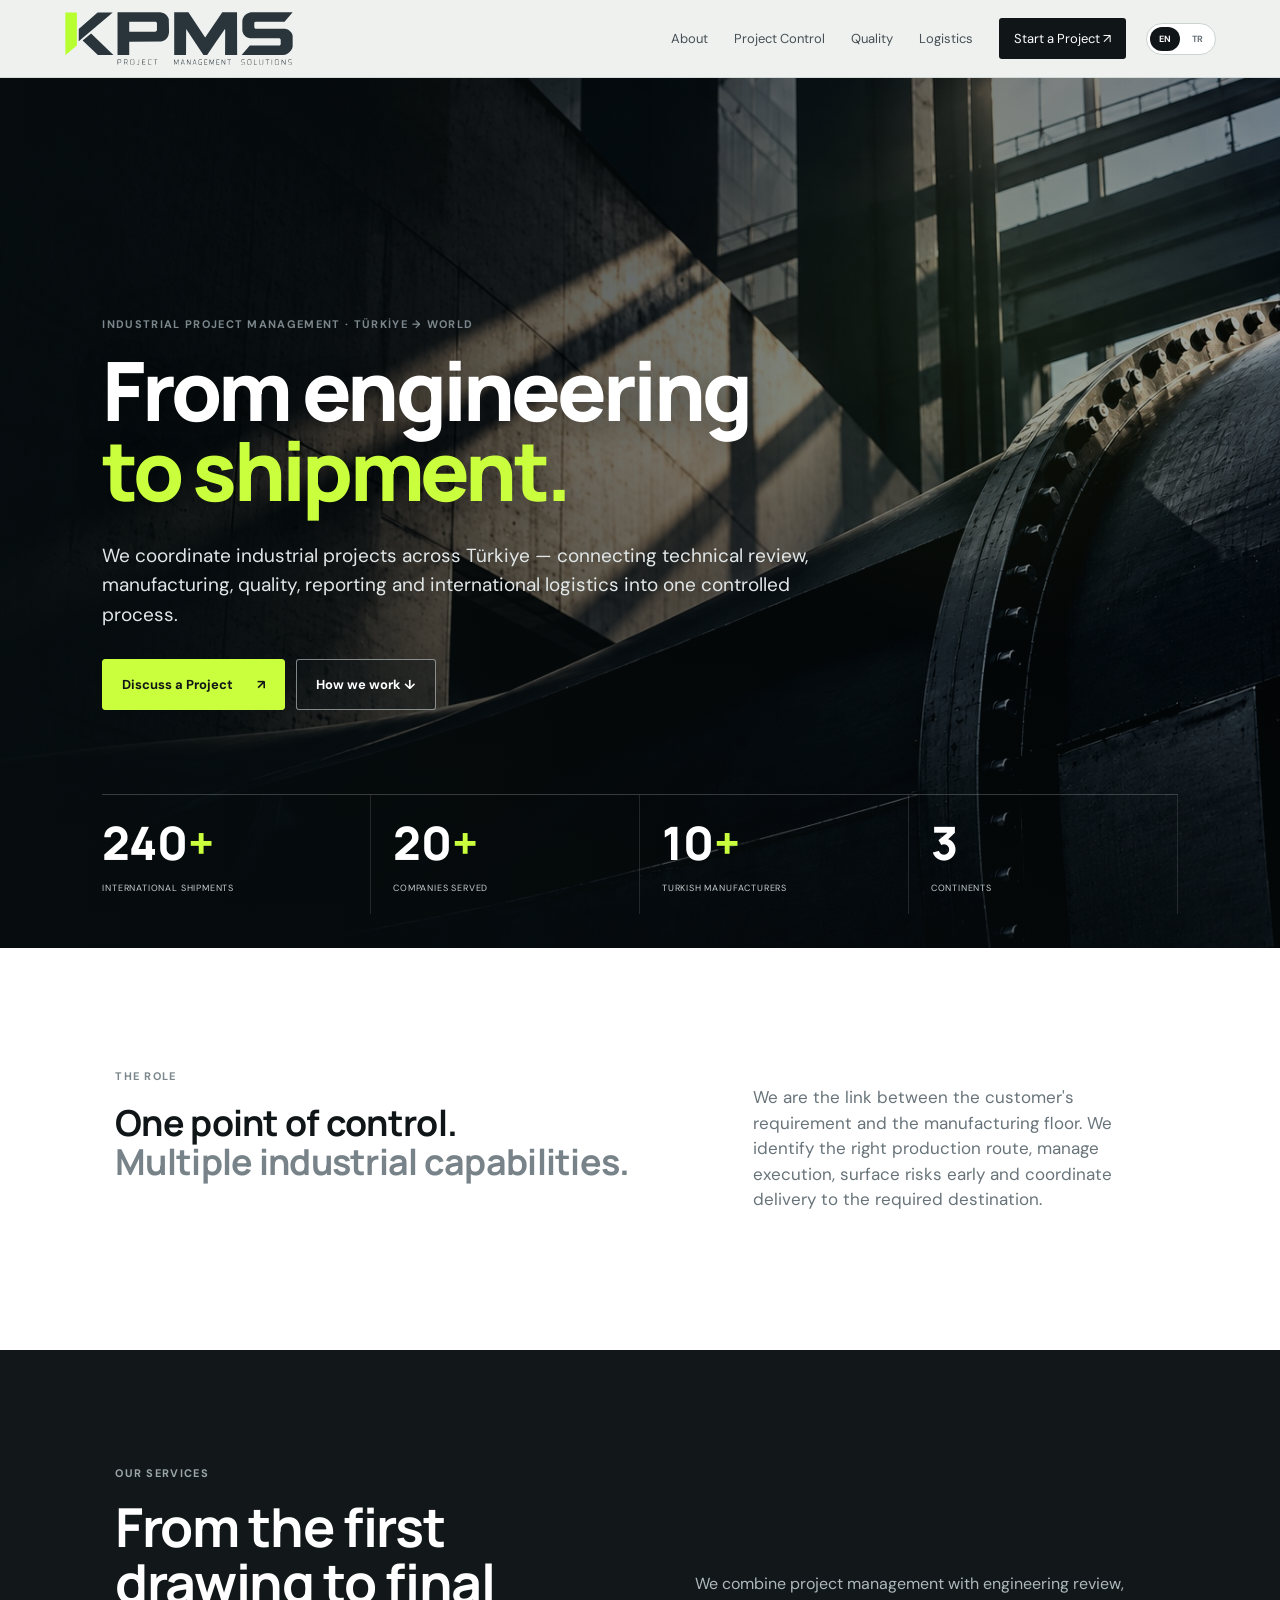
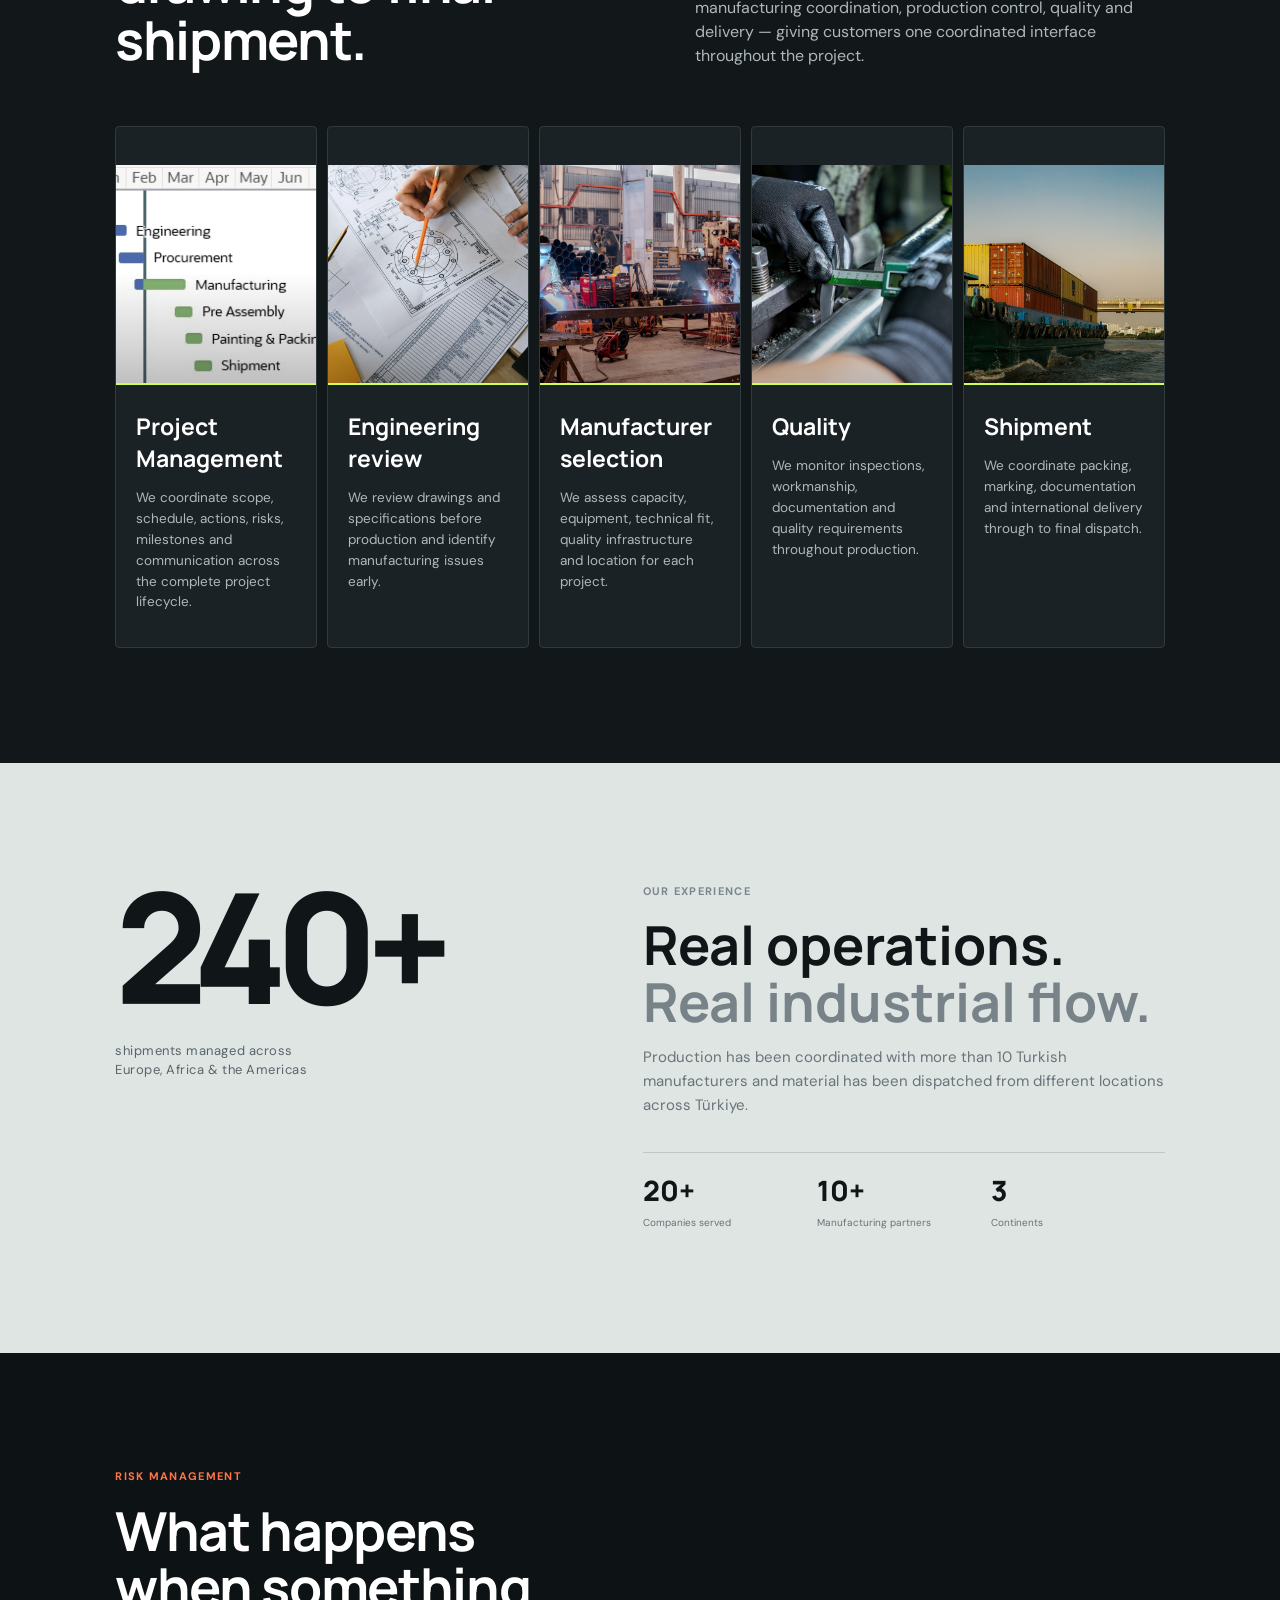
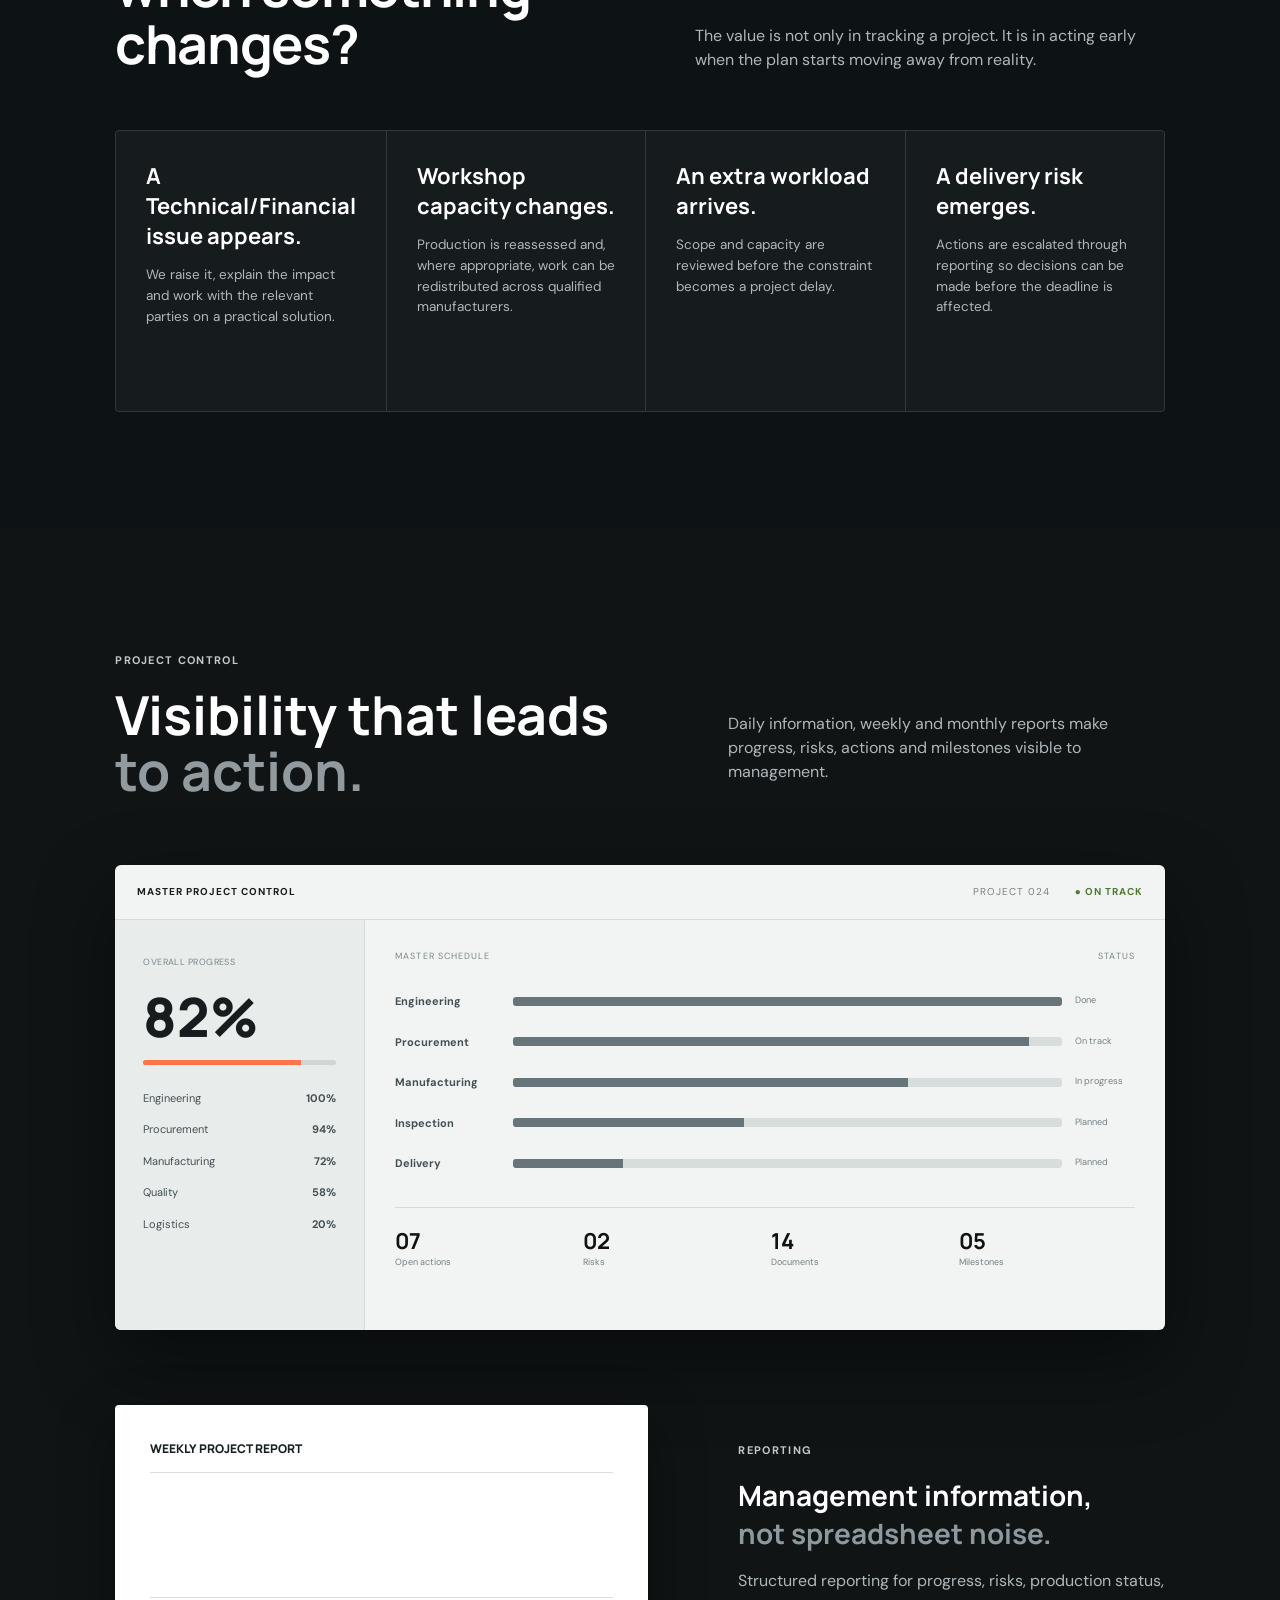
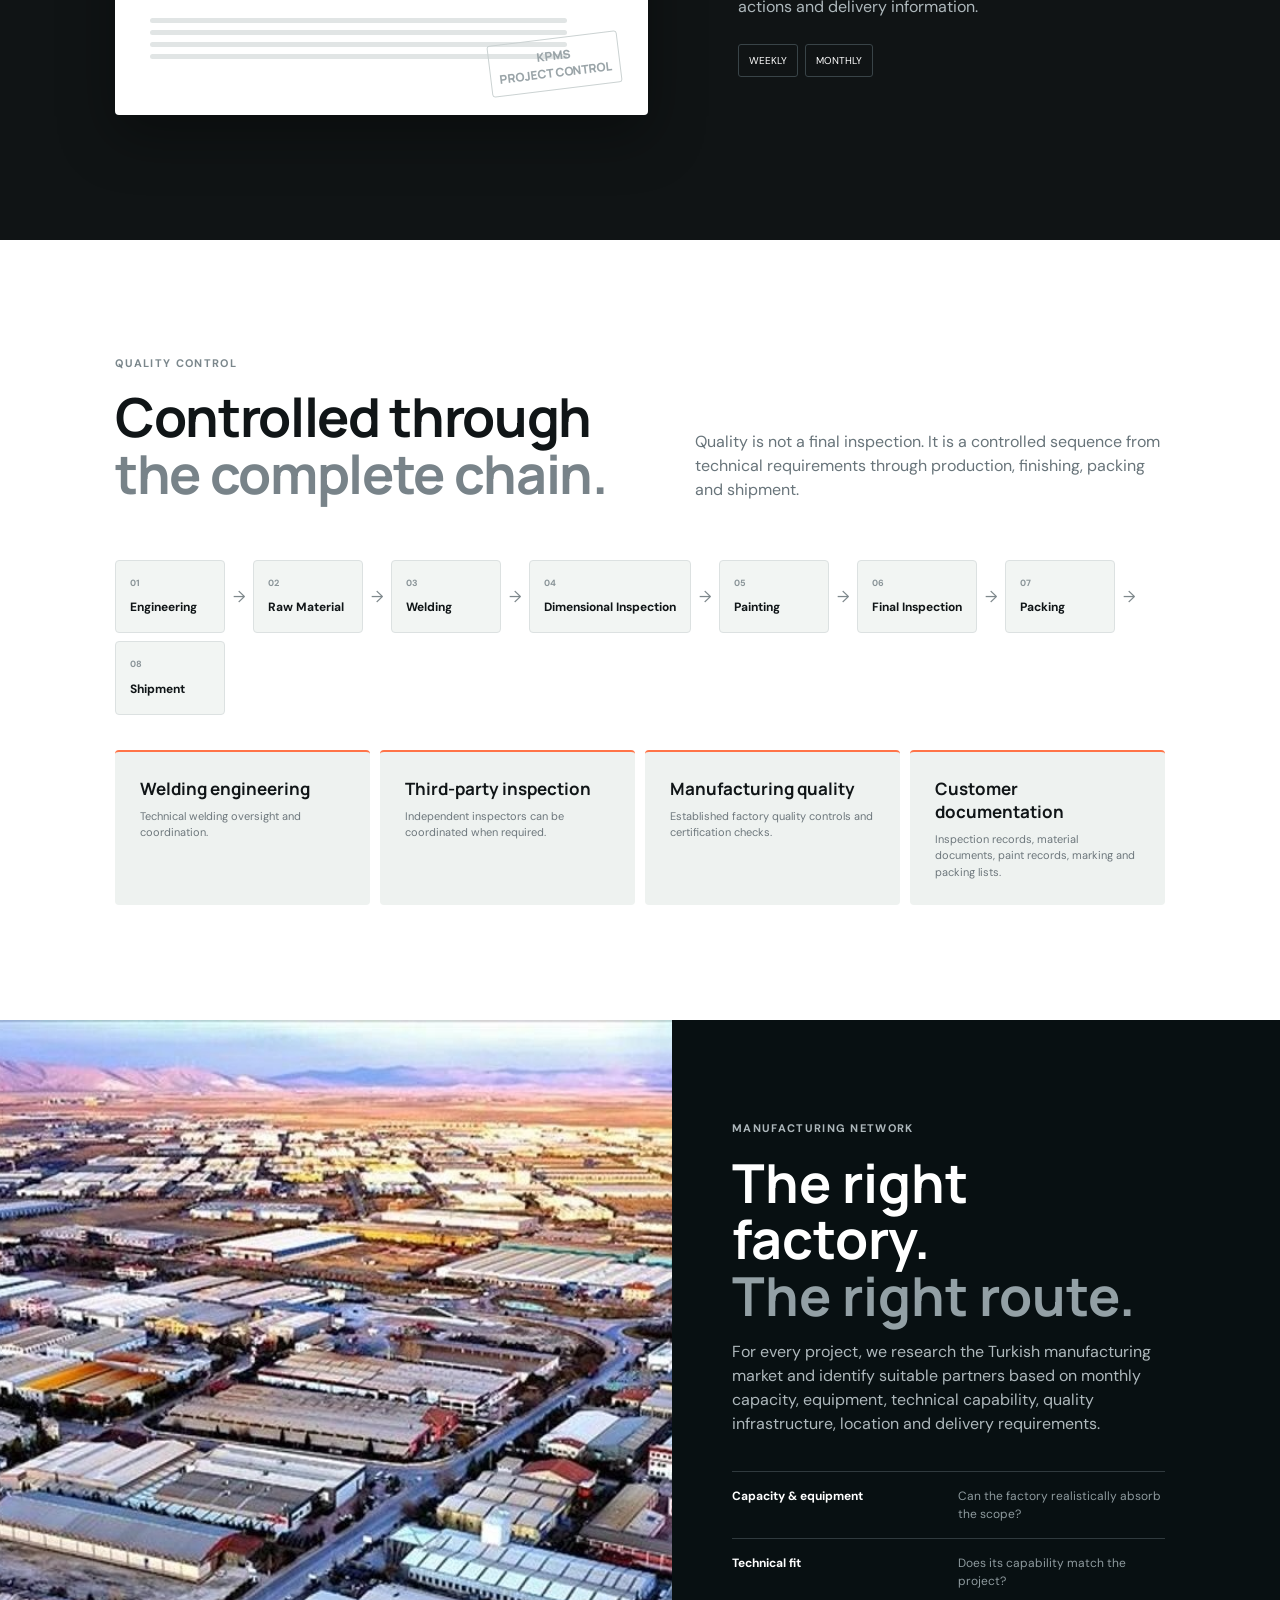
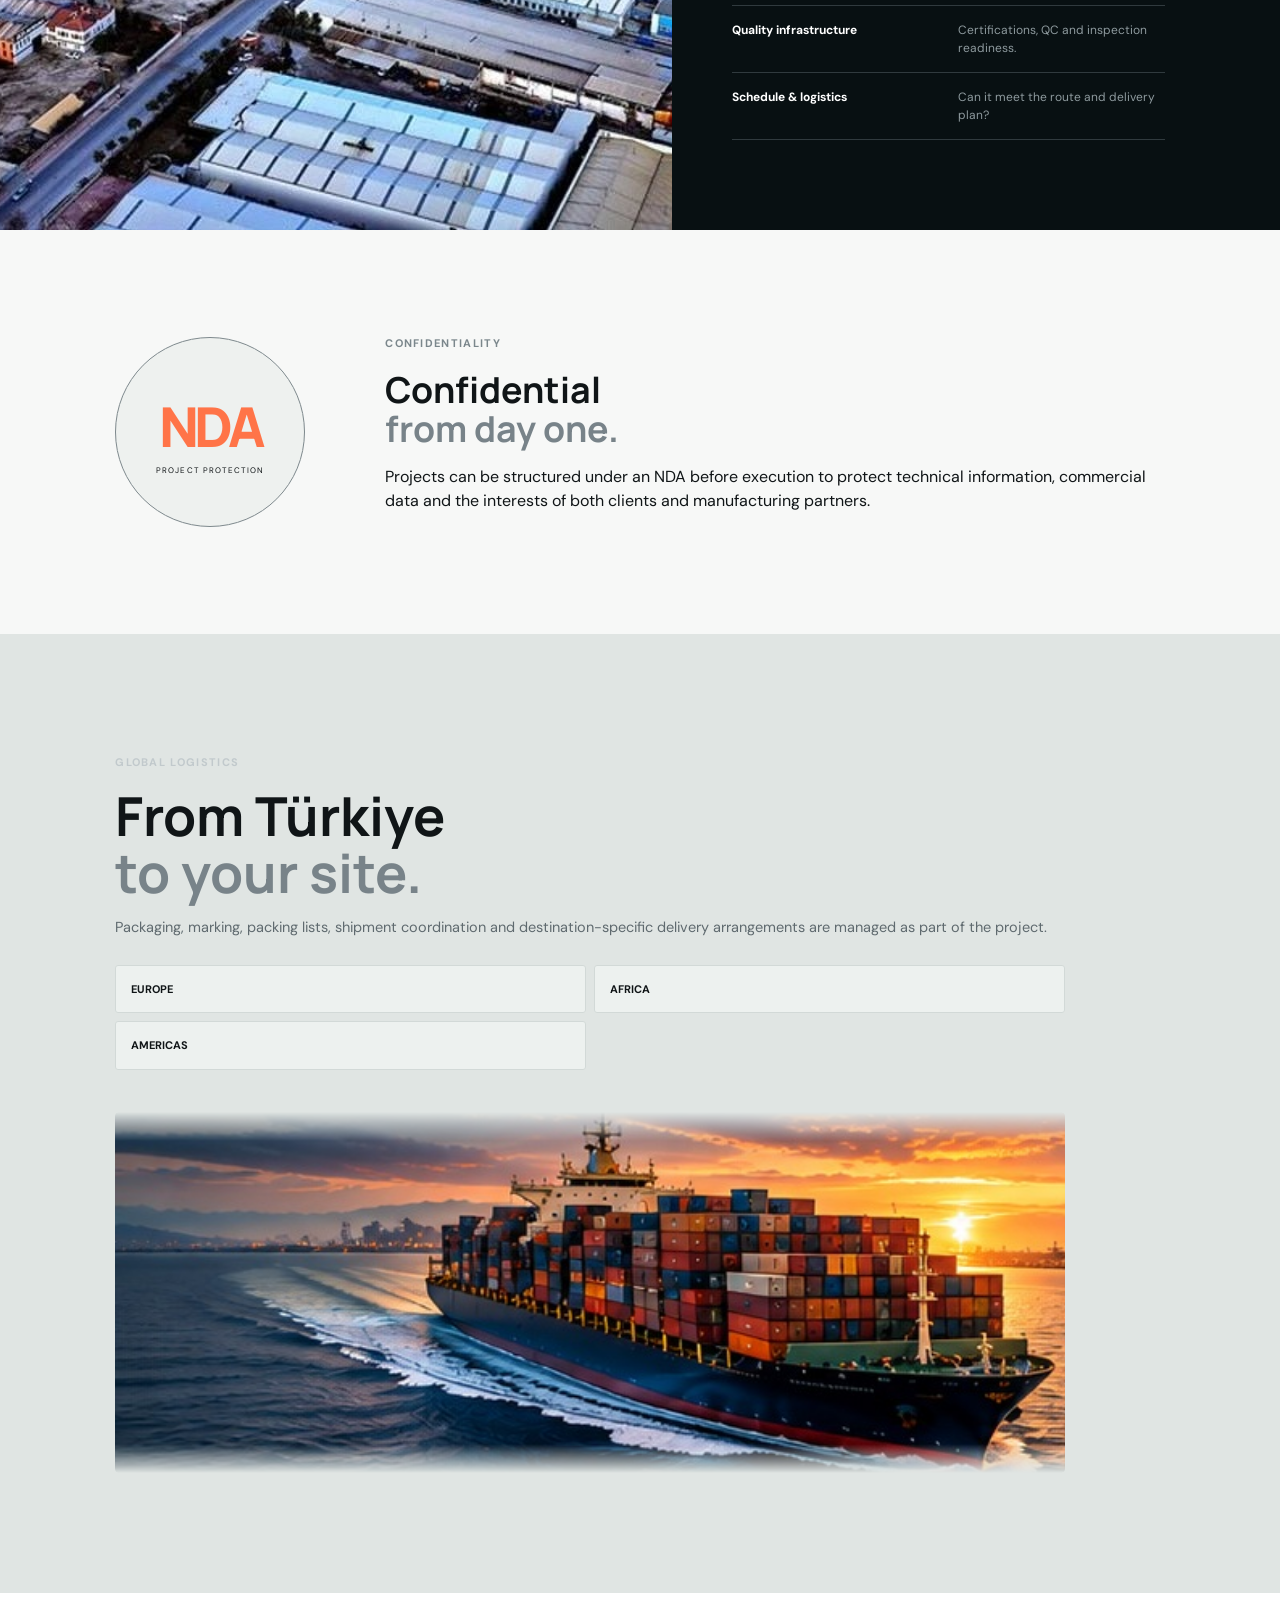
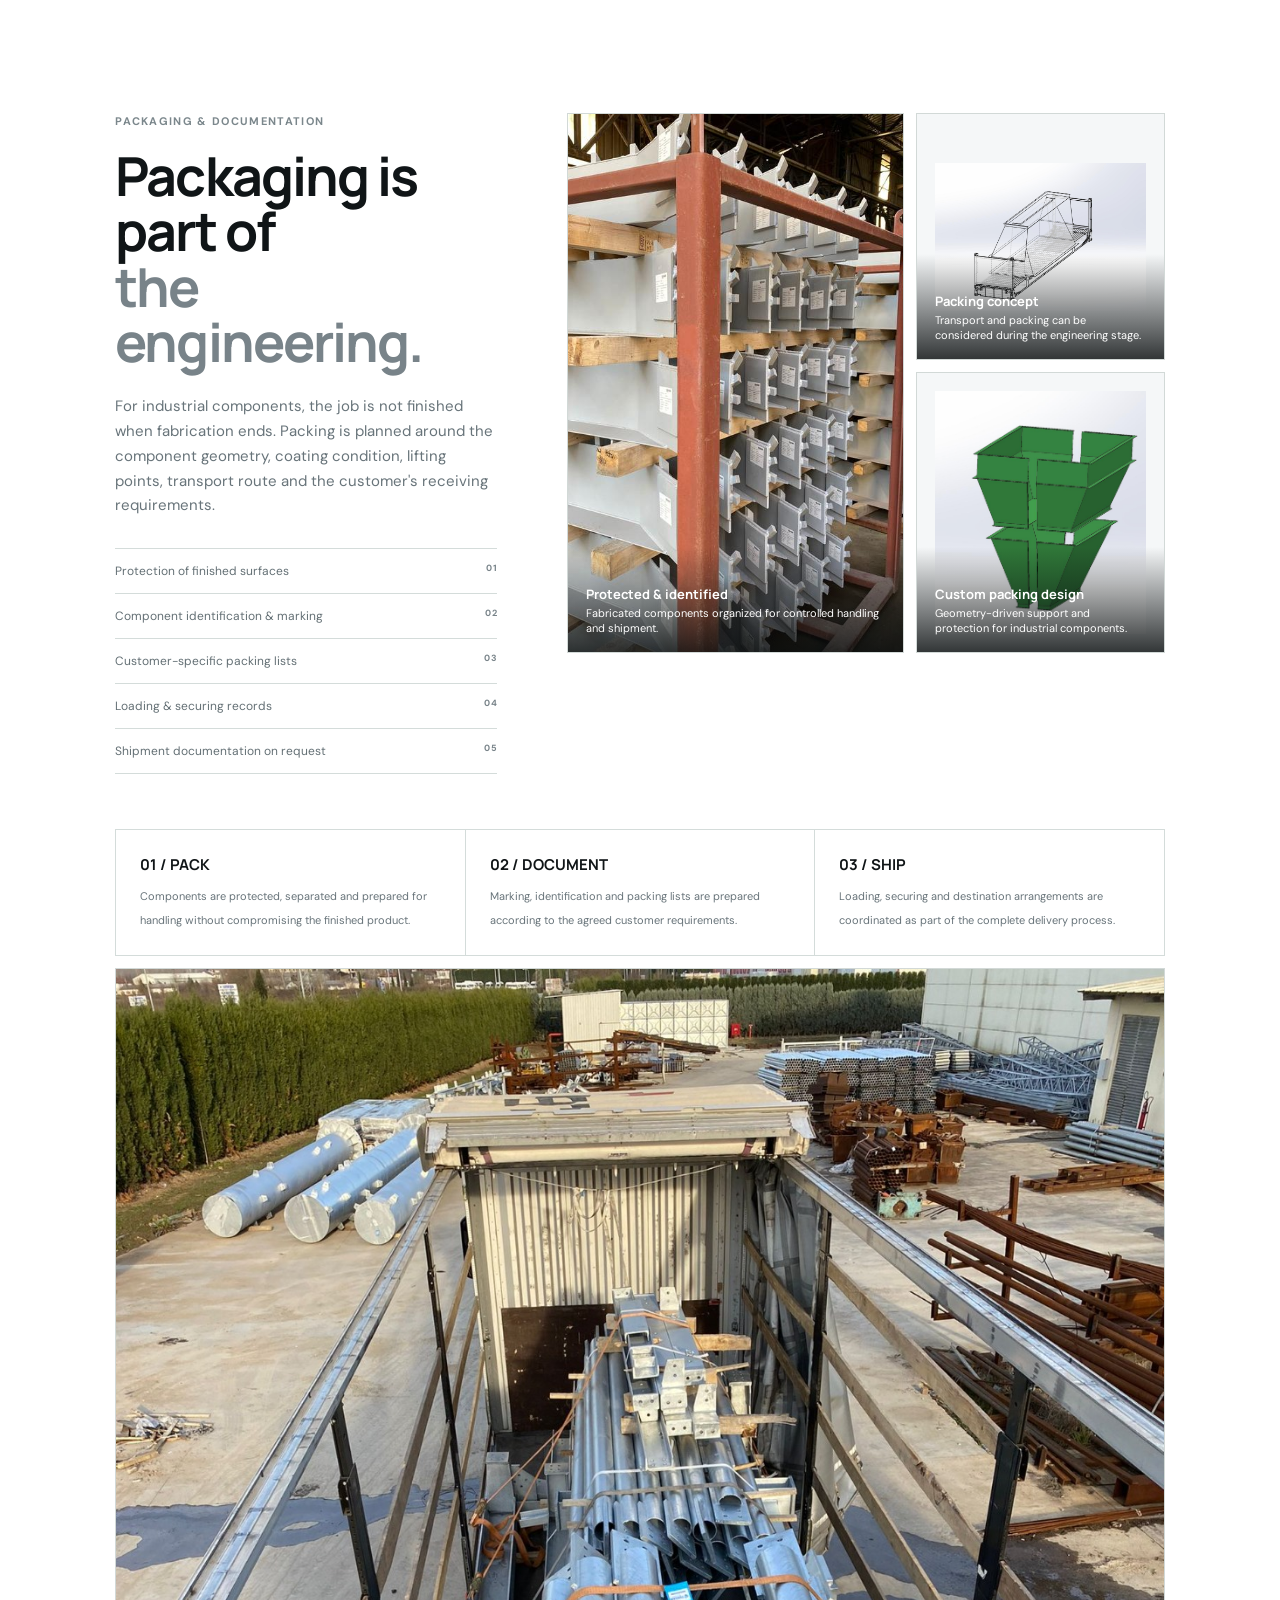
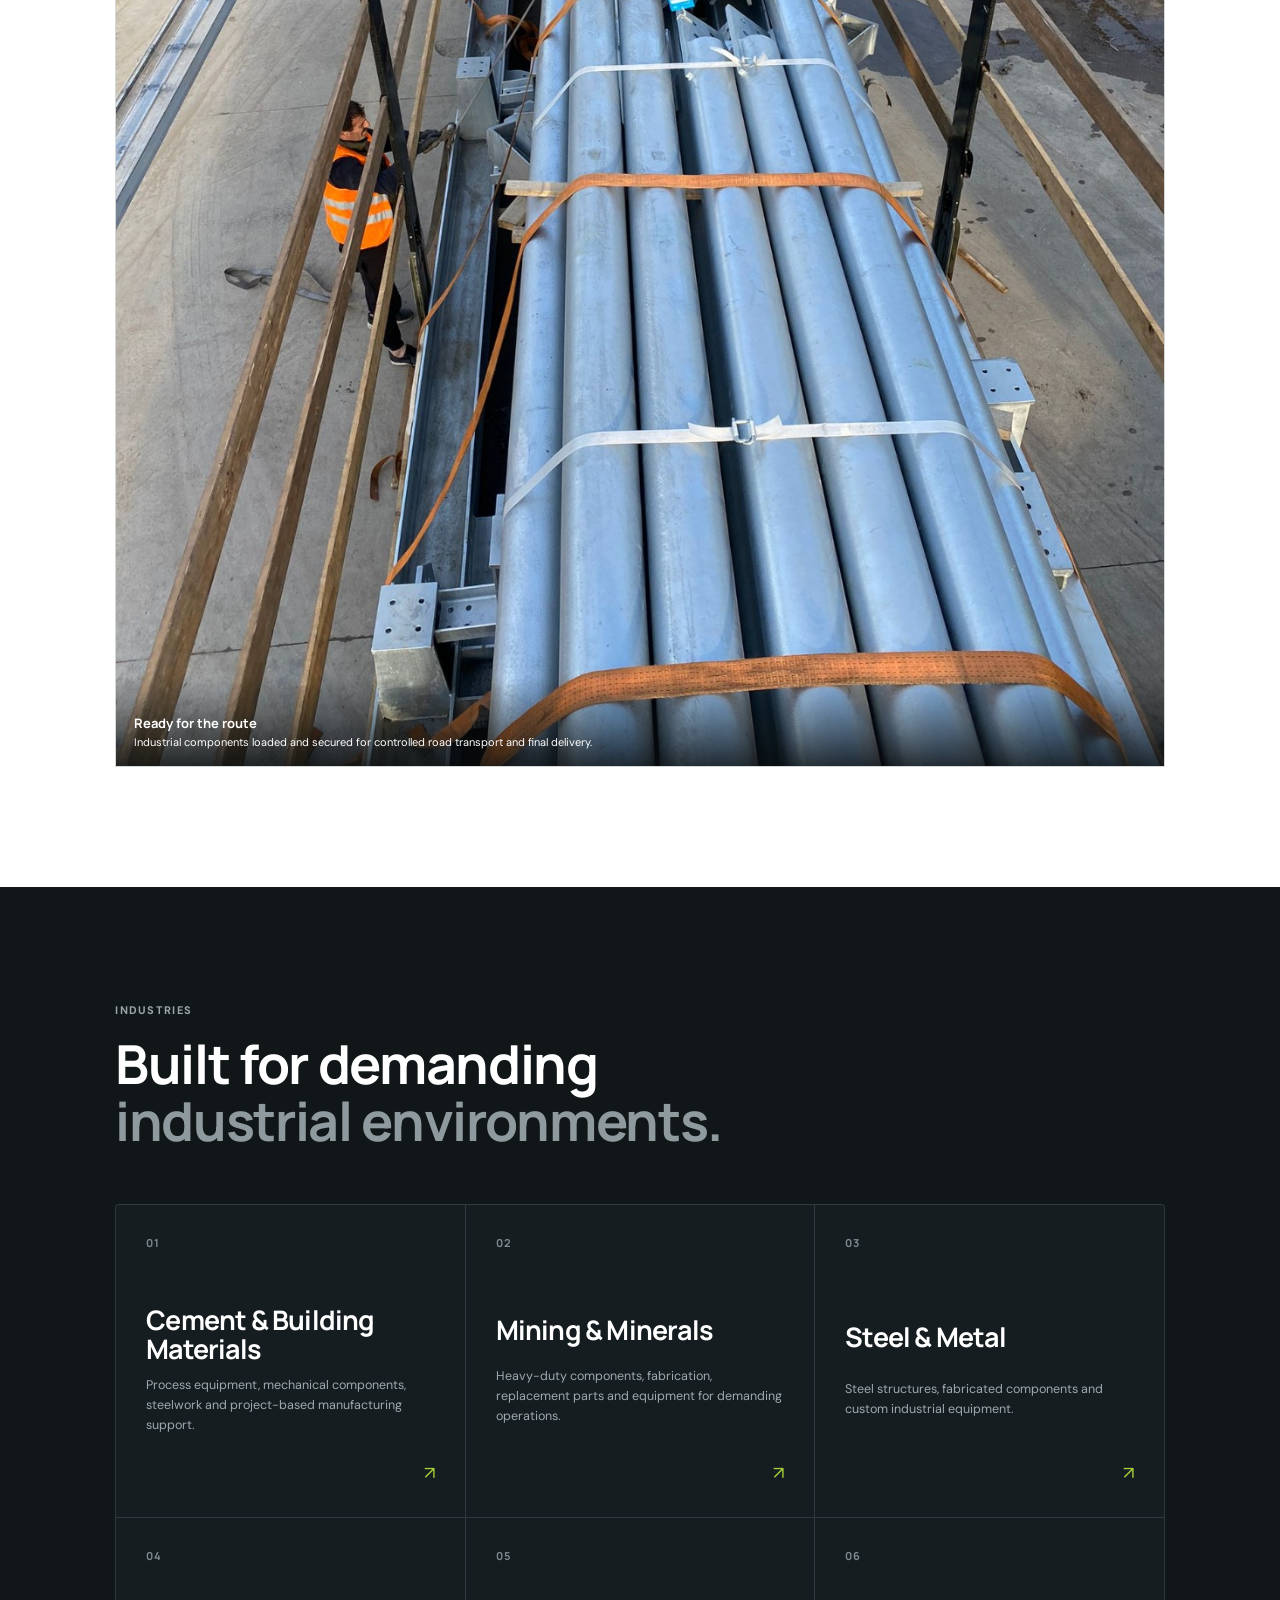
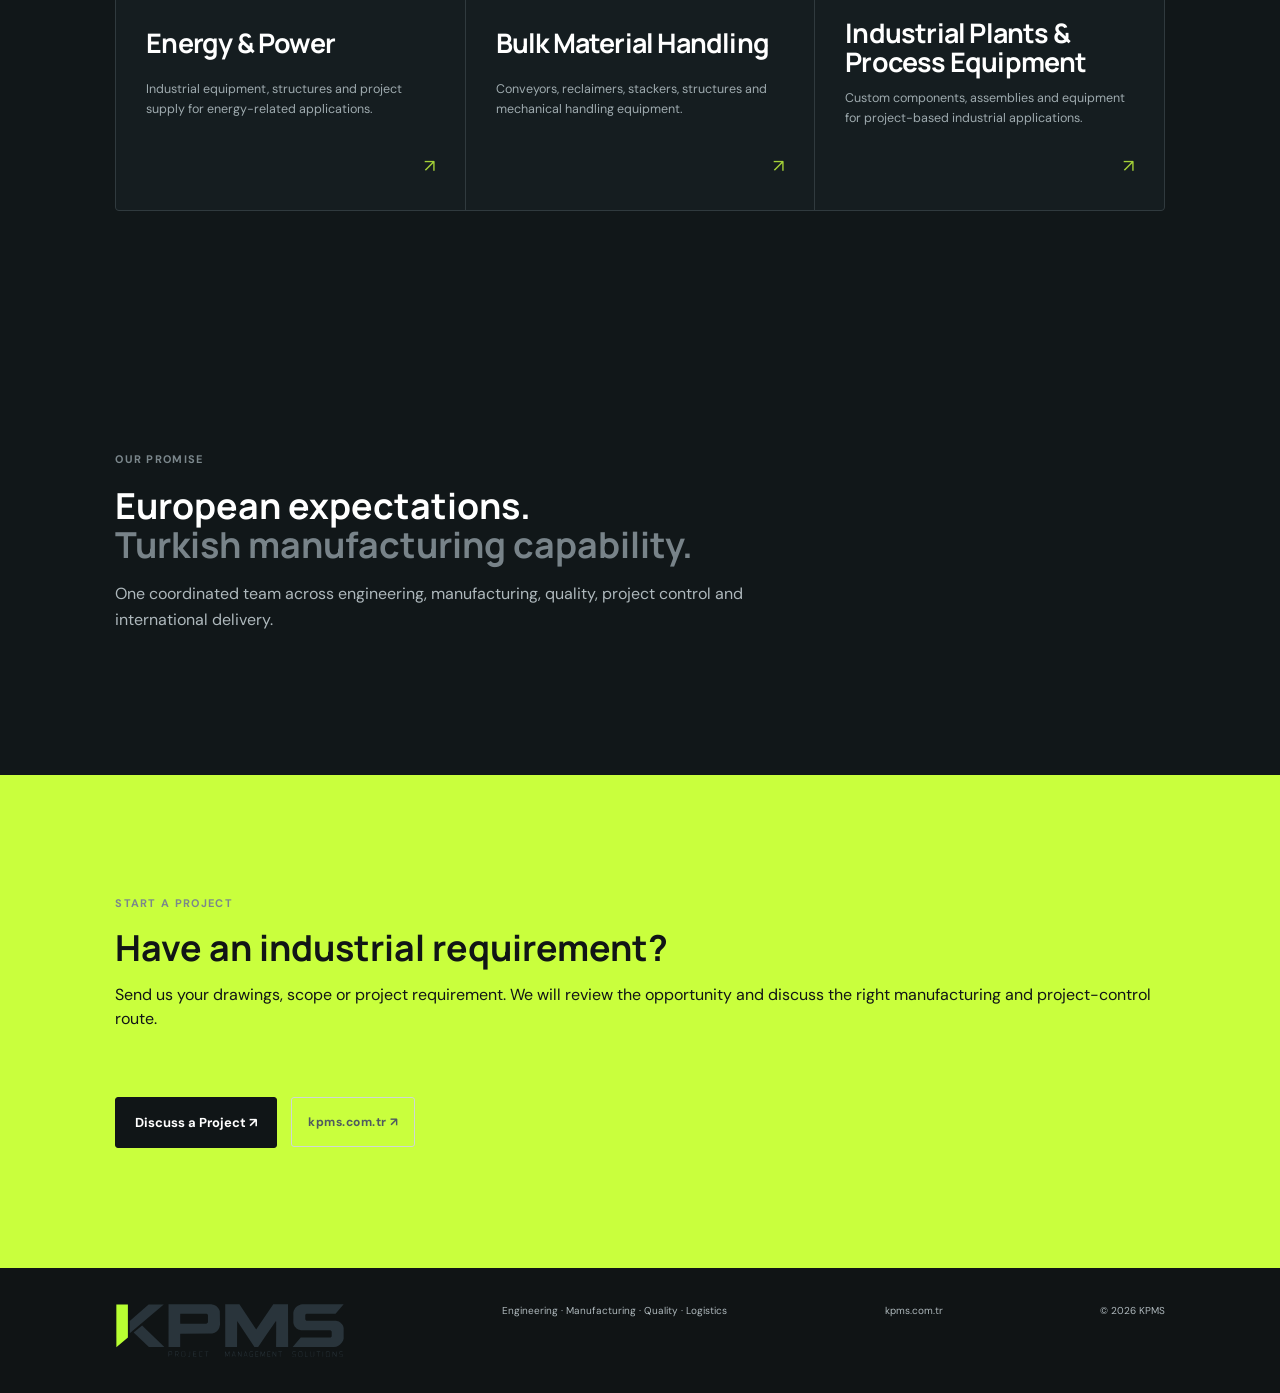
==== index.html @ 2c0541b7 "Remove section heading numbers" ====
<!doctype html>
<html lang="en">
<head>
<meta charset="utf-8"><meta name="viewport" content="width=device-width,initial-scale=1">
<title>KPMS — Key Project Management Solutions</title>
<meta name="description" content="Industrial project management from engineering and manufacturing coordination to quality, reporting and international shipment.">
<link rel="preconnect" href="https://fonts.googleapis.com"><link rel="preconnect" href="https://fonts.gstatic.com" crossorigin>
<link href="https://fonts.googleapis.com/css2?family=DM+Sans:wght@400;500;600;700&family=Manrope:wght@600;700;800&display=swap" rel="stylesheet">
<link rel="stylesheet" href="styles.css">
<style>
/* =========================================================
   KPMS / BRAND & CONTACT DETAILS
   ========================================================= */
.contact-actions { display:flex; align-items:center; gap:14px; flex-wrap:wrap; }
.site-domain { display:inline-flex; align-items:center; min-height:50px; padding:0 16px; border:1px solid #cfd7d5; color:#4f5b60; font:700 12px "DM Sans",sans-serif; letter-spacing:.04em; border-radius:3px; transition:all .18s ease; }
.site-domain:hover { border-color:var(--ink); color:var(--ink); transform:translateY(-2px); }
</style>
<style>
/* =========================================================
   08 / PACKAGING & DOCUMENTATION — project-specific visual layer
   ========================================================= */
.packaging-showcase {
  display: grid;
  grid-template-columns: .78fr 1.22fr;
  gap: 70px;
  align-items: start;
}
.packaging-intro { position: sticky; top: 110px; }
.packaging-intro h2 {
  font: 700 clamp(36px,4.2vw,60px)/1.03 Manrope, sans-serif;
  letter-spacing: -.035em;
  margin: 0;
}
.packaging-intro h2 span { color: #788389; }
.packaging-intro > p:not(.kicker) {
  max-width: 520px;
  color: var(--muted);
  font-size: 15px;
  line-height: 1.65;
  margin: 25px 0 0;
}
.packaging-checks {
  display: grid;
  gap: 0;
  margin-top: 30px;
  border-top: 1px solid var(--line);
}
.packaging-checks div {
  display: flex;
  justify-content: space-between;
  gap: 20px;
  padding: 13px 0;
  border-bottom: 1px solid var(--line);
  font-size: 12px;
}
.packaging-checks span { color: #647075; }
.packaging-checks b { font-size: 9px; letter-spacing: .08em; color: #788389; }
.packaging-visuals {
  display: grid;
  grid-template-columns: 1.15fr .85fr;
  gap: 12px;
}
.packaging-card {
  position: relative;
  overflow: hidden;
  margin: 0;
  min-height: 245px;
  background: #dfe4e2;
  border: 1px solid #d2d9d7;
}
.packaging-card.large { grid-row: span 2; min-height: 515px; }
.packaging-card img {
  width: 100%;
  height: 100%;
  min-height: inherit;
  display: block;
  object-fit: cover;
  object-position: center;
  transition: transform .5s ease, filter .5s ease;
}
.packaging-card.large img { object-position: center; }
.packaging-card.cad img { object-fit: contain; background: #f5f7f8; padding: 18px; }
.packaging-card:hover img { transform: scale(1.035); filter: saturate(.92); }
.packaging-card figcaption {
  position: absolute;
  left: 0;
  right: 0;
  bottom: 0;
  padding: 38px 18px 16px;
  color: #fff;
  background: linear-gradient(transparent, rgba(8,12,13,.82));
  font-size: 11px;
  line-height: 1.4;
}
.packaging-card figcaption b {
  display: block;
  margin-bottom: 3px;
  font: 700 13px Manrope, sans-serif;
}
.packaging-note {
  display: grid;
  grid-template-columns: repeat(3,1fr);
  gap: 1px;
  margin-top: 55px;
  background: var(--line);
  border: 1px solid var(--line);
}
.packaging-note div { background: #fff; padding: 24px; }
.packaging-note b {
  display: block;
  margin-bottom: 8px;
  font: 700 15px Manrope, sans-serif;
}
.packaging-note span { font-size: 11px; color: var(--muted); line-height: 1.5; }
@media (max-width: 950px) {
  .packaging-showcase { grid-template-columns: 1fr; }
  .packaging-intro { position: static; }
}
@media (max-width: 620px) {
  .packaging-visuals { grid-template-columns: 1fr; }
  .packaging-card.large { grid-row: auto; min-height: 360px; }
  .packaging-card { min-height: 270px; }
  .packaging-note { grid-template-columns: 1fr; }
}
</style>
</head>
<body>
<div class="progress"></div>
<header class="site-nav"><a class="logo" href="#top"><img src="images/kpms-logo.svg" alt="KPMS — Key Project Management Solutions"></a><nav><a href="#model">About</a><a href="#control">Project Control</a><a href="#quality">Quality</a><a href="#logistics">Logistics</a><a class="nav-btn" href="#contact">Start a Project ↗</a></nav><button class="menu" aria-label="menu">☰</button></header>
<main id="top">
<section class="hero"><div class="hero-media"></div><div class="hero-tint"></div><div class="hero-lines"></div><div class="hero-inner"><p class="kicker">INDUSTRIAL PROJECT MANAGEMENT · TÜRKİYE → WORLD</p><h1>From engineering<br><em>to shipment.</em></h1><p class="hero-copy">We coordinate industrial projects across Türkiye — connecting technical review, manufacturing, quality, reporting and international logistics into one controlled process.</p><div class="actions"><a class="btn lime" href="#contact">Discuss a Project <b>↗</b></a><a class="btn ghost" href="#model">How we work ↓</a></div></div><div class="hero-bottom"><div><b>240<span>+</span></b><small>International shipments</small></div><div><b>20<span>+</span></b><small>Companies served</small></div><div><b>10<span>+</span></b><small>Turkish manufacturers</small></div><div><b>3</b><small>Continents</small></div></div></section>
<section class="statement"><div><p class="kicker">THE ROLE</p><h2>One point of control.<br><span>Multiple industrial capabilities.</span></h2></div><p>We are the link between the customer's requirement and the manufacturing floor. We identify the right production route, manage execution, surface risks early and coordinate delivery to the required destination.</p></section>
<section id="model" class="model section"><div class="section-head"><div><p class="kicker">OUR SERVICES</p><h2>From the first drawing to final shipment.</h2></div><p>We combine project management with engineering review, manufacturing coordination, production control, quality and delivery — giving customers one coordinated interface throughout the project.</p></div><div class="journey"><article><div class="photo p1"></div><h3>Project Management</h3><p>We coordinate scope, schedule, actions, risks, milestones and communication across the complete project lifecycle.</p></article><article><div class="photo p2"></div><h3>Engineering review</h3><p>We review drawings and specifications before production and identify manufacturing issues early.</p></article><article><div class="photo p3"></div><h3>Manufacturer selection</h3><p>We assess capacity, equipment, technical fit, quality infrastructure and location for each project.</p></article><article><div class="photo p4"></div><h3>Quality</h3><p>We monitor inspections, workmanship, documentation and quality requirements throughout production.</p></article><article><div class="photo p5"></div><h3>Shipment</h3><p>We coordinate packing, marking, documentation and international delivery through to final dispatch.</p></article></div></section>
<section class="experience"><div class="big-number"><strong>240+</strong><span>shipments managed across<br>Europe, Africa & the Americas</span></div><div class="experience-copy"><p class="kicker">OUR EXPERIENCE</p><h2>Real operations.<br><span>Real industrial flow.</span></h2><p>Production has been coordinated with more than 10 Turkish manufacturers and material has been dispatched from different locations across Türkiye.</p><div class="mini-stats"><div><b>20+</b><span>Companies served</span></div><div><b>10+</b><span>Manufacturing partners</span></div><div><b>3</b><span>Continents</span></div></div></div></section>
<section class="risk section"><div class="section-head"><div><p class="kicker">RISK MANAGEMENT</p><h2>What happens<br>when something changes?</h2></div><p>The value is not only in tracking a project. It is in acting early when the plan starts moving away from reality.</p></div><div class="risk-grid"><div><b>TECHNICAL</b><h3>A Technical/Financial issue appears.</h3><p>We raise it, explain the impact and work with the relevant parties on a practical solution.</p></div><div><b>CAPACITY</b><h3>Workshop capacity changes.</h3><p>Production is reassessed and, where appropriate, work can be redistributed across qualified manufacturers.</p></div><div><b>WORKLOAD</b><h3>An extra workload arrives.</h3><p>Scope and capacity are reviewed before the constraint becomes a project delay.</p></div><div><b>DELIVERY</b><h3>A delivery risk emerges.</h3><p>Actions are escalated through reporting so decisions can be made before the deadline is affected.</p></div></div></section>
<section id="control" class="control"><div class="control-head"><div><p class="kicker light">PROJECT CONTROL</p><h2>Visibility that leads<br><span>to action.</span></h2></div><p>Daily information, weekly and monthly reports make progress, risks, actions and milestones visible to management.</p></div><div class="dashboard"><div class="dashbar"><b>MASTER PROJECT CONTROL</b><span>PROJECT 024</span><i>● ON TRACK</i></div><div class="dashbody"><aside><small>OVERALL PROGRESS</small><strong id="progressValue">82%</strong><div class="meter"><i></i></div><label>Engineering <b>100%</b></label><label>Procurement <b>94%</b></label><label>Manufacturing <b>72%</b></label><label>Quality <b>58%</b></label><label>Logistics <b>20%</b></label></aside><div class="gantt"><div class="g-head"><span>MASTER SCHEDULE</span><span>STATUS</span></div><div class="grow"><b>Engineering</b><i><em style="width: 100%;"></em></i><small>Done</small></div><div class="grow"><b>Procurement</b><i><em style="width: 94%;"></em></i><small>On track</small></div><div class="grow"><b>Manufacturing</b><i><em style="width: 72%;"></em></i><small>In progress</small></div><div class="grow"><b>Inspection</b><i><em style="width: 42%;"></em></i><small>Planned</small></div><div class="grow"><b>Delivery</b><i><em style="width: 20%;"></em></i><small>Planned</small></div><div class="dash-cards"><span><b>07</b>Open actions</span><span><b>02</b>Risks</span><span><b>14</b>Documents</span><span><b>05</b>Milestones</span></div></div></div></div><div class="reports"><div class="report-sheet"><div class="report-title">WEEKLY PROJECT REPORT</div><div class="chart"><i></i><i></i><i></i><i></i><i></i></div><div class="lines"><span></span><span></span><span></span><span></span></div><div class="stamp">KPMS<br>PROJECT CONTROL</div></div><div><p class="kicker light">REPORTING</p><h3>Management information,<br><span>not spreadsheet noise.</span></h3><p>Structured reporting for progress, risks, production status, actions and delivery information.</p><div class="tags"><span>WEEKLY</span><span>MONTHLY</span></div></div></div></section>
<section id="quality" class="quality section"><div class="section-head"><div><p class="kicker">QUALITY CONTROL</p><h2>Controlled through<br><span>the complete chain.</span></h2></div><p>Quality is not a final inspection. It is a controlled sequence from technical requirements through production, finishing, packing and shipment.</p></div><div class="quality-chain"><div><b>01</b>Engineering</div><i>→</i><div><b>02</b>Raw Material</div><i>→</i><div><b>03</b>Welding</div><i>→</i><div><b>04</b>Dimensional Inspection</div><i>→</i><div><b>05</b>Painting</div><i>→</i><div><b>06</b>Final Inspection</div><i>→</i><div><b>07</b>Packing</div><i>→</i><div><b>08</b>Shipment</div></div><div class="quality-cards"><div><b>Welding engineering</b><span>Technical welding oversight and coordination.</span></div><div><b>Third-party inspection</b><span>Independent inspectors can be coordinated when required.</span></div><div><b>Manufacturing quality</b><span>Established factory quality controls and certification checks.</span></div><div><b>Customer documentation</b><span>Inspection records, material documents, paint records, marking and packing lists.</span></div></div></section>
<section class="network"><div class="network-photo"></div><div class="network-copy"><p class="kicker">MANUFACTURING NETWORK</p><h2>The right factory.<br><span>The right route.</span></h2><p>For every project, we research the Turkish manufacturing market and identify suitable partners based on monthly capacity, equipment, technical capability, quality infrastructure, location and delivery requirements.</p><ol><li><b>Capacity & equipment</b><span>Can the factory realistically absorb the scope?</span></li><li><b>Technical fit</b><span>Does its capability match the project?</span></li><li><b>Quality infrastructure</b><span>Certifications, QC and inspection readiness.</span></li><li><b>Schedule & logistics</b><span>Can it meet the route and delivery plan?</span></li></ol></div></section>
<section class="confidential"><div class="nda"><span>NDA</span><small>PROJECT PROTECTION</small></div><div><p class="kicker">CONFIDENTIALITY</p><h2>Confidential<br><span>from day one.</span></h2><p>Projects can be structured under an NDA before execution to protect technical information, commercial data and the interests of both clients and manufacturing partners.</p></div></section>
<section id="logistics" class="logistics"><div class="logistics-grid"><div class="logistics-copy"><p class="kicker light">GLOBAL LOGISTICS</p><h2>From Türkiye<br><span>to your site.</span></h2><p>Packaging, marking, packing lists, shipment coordination and destination-specific delivery arrangements are managed as part of the project.</p><div class="logistics-list"><div>EUROPE</div><div>AFRICA</div><div>AMERICAS</div></div></div><div class="map"></div></div></section>
<section class="pack section" id="packaging">
  <div class="packaging-showcase">
    <div class="packaging-intro">
      <p class="kicker">PACKAGING &amp; DOCUMENTATION</p>
      <h2>Packaging is part of<br><span>the engineering.</span></h2>
      <p>For industrial components, the job is not finished when fabrication ends. Packing is planned around the component geometry, coating condition, lifting points, transport route and the customer's receiving requirements.</p>
      <div class="packaging-checks">
        <div><span>Protection of finished surfaces</span><b>01</b></div>
        <div><span>Component identification &amp; marking</span><b>02</b></div>
        <div><span>Customer-specific packing lists</span><b>03</b></div>
        <div><span>Loading &amp; securing records</span><b>04</b></div>
        <div><span>Shipment documentation on request</span><b>05</b></div>
      </div>
    </div>
    <div class="packaging-visuals">
      <figure class="packaging-card large">
        <img src="images/packing1.jpeg" alt="Fabricated industrial components protected and organized on transport racks">
        <figcaption><b>Protected &amp; identified</b>Fabricated components organized for controlled handling and shipment.</figcaption>
      </figure>
      <figure class="packaging-card cad">
        <img src="images/3d-packing-flat.jpeg" alt="3D packaging and transport concept drawing">
        <figcaption><b>Packing concept</b>Transport and packing can be considered during the engineering stage.</figcaption>
      </figure>
      <figure class="packaging-card cad">
        <img src="images/3d-packing.jpeg" alt="3D model of custom industrial packing arrangement">
        <figcaption><b>Custom packing design</b>Geometry-driven support and protection for industrial components.</figcaption>
      </figure>
    </div>
  </div>
  <div class="packaging-note">
    <div><b>01 / PACK</b><span>Components are protected, separated and prepared for handling without compromising the finished product.</span></div>
    <div><b>02 / DOCUMENT</b><span>Marking, identification and packing lists are prepared according to the agreed customer requirements.</span></div>
    <div><b>03 / SHIP</b><span>Loading, securing and destination arrangements are coordinated as part of the complete delivery process.</span></div>
  </div>
  <div style="margin-top:12px;display:grid;grid-template-columns:1fr;">
    <figure class="packaging-card" style="min-height:420px;margin:0;">
      <img src="images/packing2.jpeg" alt="Industrial steel components loaded and secured for road transport" style="object-position:center 55%;">
      <figcaption><b>Ready for the route</b>Industrial components loaded and secured for controlled road transport and final delivery.</figcaption>
    </figure>
  </div>
</section>
<section class="industries section"><div class="section-head"><div><p class="kicker">INDUSTRIES</p><h2>Built for demanding<br><span>industrial environments.</span></h2></div></div><div class="industry-grid"><article><b>01</b><h3>Cement &amp; Building Materials</h3><p>Process equipment, mechanical components, steelwork and project-based manufacturing support.</p></article><article><b>02</b><h3>Mining &amp; Minerals</h3><p>Heavy-duty components, fabrication, replacement parts and equipment for demanding operations.</p></article><article><b>03</b><h3>Steel &amp; Metal</h3><p>Steel structures, fabricated components and custom industrial equipment.</p></article><article><b>04</b><h3>Energy &amp; Power</h3><p>Industrial equipment, structures and project supply for energy-related applications.</p></article><article><b>05</b><h3>Bulk Material Handling</h3><p>Conveyors, reclaimers, stackers, structures and mechanical handling equipment.</p></article><article><b>06</b><h3>Industrial Plants &amp; Process Equipment</h3><p>Custom components, assemblies and equipment for project-based industrial applications.</p></article></div></section>
<section class="closing"><p class="kicker">OUR PROMISE</p><h2>European expectations.<br><span>Turkish manufacturing capability.</span></h2><p>One coordinated team across engineering, manufacturing, quality, project control and international delivery.</p></section>
<section id="contact" class="contact"><div><p class="kicker">START A PROJECT</p><h2>Have an industrial requirement?</h2><p>Send us your drawings, scope or project requirement. We will review the opportunity and discuss the right manufacturing and project-control route.</p></div><div class="contact-actions"><a class="btn dark" href="mailto:pmo@kpms.com.tr">Discuss a Project ↗</a><a class="site-domain" href="https://kpms.com.tr" target="_blank" rel="noopener">kpms.com.tr ↗</a></div></section>
</main>
<footer class="footer"><a class="logo" href="https://kpms.com.tr" target="_blank" rel="noopener"><img src="images/kpms-logo.svg" alt="KPMS — Key Project Management Solutions"></a><span>Engineering · Manufacturing · Quality · Logistics</span><a href="https://kpms.com.tr" target="_blank" rel="noopener">kpms.com.tr</a><span>© 2026 KPMS</span></footer>
<script src="script.js"></script>
</body>
</html>
---- styles.css ----
/* =========================================================
   KOLER INDUSTRIAL WEBSITE — MAIN STYLESHEET
   ---------------------------------------------------------
   Tek stylesheet. industrial-theme.css artık kullanılmıyor —
   script.js onu enjekte etmeyi bıraktı, aksi halde bu dosyayla
   çakışıp renkleri bozuyordu. Bu dosyayı okurken yukarıdan
   aşağıya ilerleyebilirsin. Her bölümün başında neyi kontrol
   ettiği yazıyor.
   ========================================================= */

/* =========================================================
   1. RENKLER VE TEMEL AYARLAR
   ---------------------------------------------------------
   İki vurgu rengi var: lime CTA/canlı-durum için, weld
   (turuncu) dikkat/risk/ısı noktaları için. İkisi birden her
   yerde kullanılmıyor — biri baskın kalınca renk daha okunur.
   ========================================================= */
:root {
  --ink: #101517;
  --paper: #eef1ef;
  --white: #fff;
  --muted: #68747a;
  --line: #d4dcda;
  --lime: #c9ff3d;
  --weld: #ff7448;
  --dark: #101415;

  /* Kademeli başlık ölçeği — her bölüm aynı yükseklikte "bağırmasın" */
  --h2-hero: clamp(46px, 6.4vw, 92px);
  --h2-major: clamp(38px, 4.2vw, 60px);
  --h2-minor: clamp(28px, 2.8vw, 38px);
}

* { box-sizing: border-box; }
html { scroll-behavior: smooth; }
body { margin: 0; background: var(--paper); color: var(--ink); font-family: "DM Sans", sans-serif; font-size: 16px; line-height: 1.5; }
a { text-decoration: none; color: inherit; }
button { font-family: inherit; }
:focus-visible { outline: 2px solid var(--lime); outline-offset: 3px; }
@media (prefers-reduced-motion: reduce) { * { animation: none !important; transition: none !important; } }

/* =========================================================
   2. ÜST MENÜ / NAVBAR
   ========================================================= */
.progress { position: fixed; z-index: 200; top: 0; left: 0; height: 3px; width: 0; background: var(--lime); }
.site-nav { height: 78px; position: sticky; top: 0; z-index: 190; display: flex; align-items: center; padding: 0 5vw; background: rgba(238, 241, 239, .94); border-bottom: 1px solid var(--line); backdrop-filter: blur(18px); }
.logo { display:flex; align-items:center; }
.logo img { width: 230px; height: auto; display:block; }
.site-nav nav { display: flex; gap: 26px; align-items: center; margin-left: auto; font-size: 13px; color: #465055; }
.site-nav nav a:hover { color: var(--ink); }
.nav-btn { padding: 11px 15px; background: var(--ink); color: #fff !important; border-radius: 3px; }
.menu { display: none; border: 0; background: none; font-size: 20px; }
.language-switcher { display: flex; gap: 3px; margin-left: 20px; padding: 3px; border: 1px solid #cbd3d1; border-radius: 999px; background: #fff; }
.lang-btn { border: 0; border-radius: 999px; padding: 6px 9px; background: transparent; color: #657076; font: 700 9px "DM Sans"; cursor: pointer; }
.lang-btn.active,.lang-btn:hover { background: var(--ink); color: #fff; }

/* =========================================================
   3. HERO / ANA GİRİŞ ALANI — sayfanın en yüksek sesli anı,
   geri kalan bölümler bununla yarışmıyor.
   ========================================================= */
.hero { min-height: 870px; position: relative; color: #fff; display: flex; align-items: center; padding: 100px 8vw; overflow: hidden; background: #0a0d0e; isolation: isolate; }
.hero-media { position: absolute; inset: 0; z-index: -3; background-image: url("images/hero-industrial.jpg"); background-size: cover; background-position: center; background-repeat: no-repeat; filter: saturate(.75) contrast(1.12) brightness(.8); }
.hero-tint { position: absolute; inset: 0; z-index: -2; background: linear-gradient(90deg, rgba(7,14,16,.85), rgba(7,14,16,.5) 44%, rgba(7,14,16,.16)), linear-gradient(0deg, rgba(7,14,16,.4), transparent 58%, rgba(7,14,16,.18)); }
.hero-lines { position: absolute; inset: 0; z-index: -1; background: radial-gradient(circle at 78% 28%, rgba(201,255,61,.07), transparent 28%); pointer-events: none; }
.hero-inner { position: relative; z-index: 2; max-width: 900px; }
.kicker { font-size: 11px; letter-spacing: .12em; font-weight: 700; color: #7b878c; margin: 0 0 18px; }
.kicker.light { color: #c1c9cc; }
.hero h1 { font: 800 var(--h2-hero)/.98 Manrope, sans-serif; letter-spacing: -.045em; margin: 0; text-shadow: 0 8px 30px rgba(0,0,0,.3); }
.hero h1 em { font-style: normal; color: var(--lime); }
.hero-copy { font-size: 19px; line-height: 1.55; color: #e1e7e8; max-width: 720px; margin: 30px 0; }
.actions { display: flex; gap: 11px; flex-wrap: wrap; }
.btn { display: inline-flex; gap: 24px; align-items: center; padding: 15px 19px; font-size: 13px; font-weight: 700; border: 1px solid; border-radius: 3px; transition: transform .18s ease; }
.btn:hover { transform: translateY(-2px); }
.btn.lime { background: var(--lime); border-color: var(--lime); color: #111516; }
.btn.ghost { border-color: rgba(220,230,231,.55); color: #fff; background: rgba(16,22,24,.42); }
.btn.dark { background: var(--ink); color: #fff; border-color: var(--ink); }
.hero-bottom { position: absolute; z-index: 3; left: 8vw; right: 8vw; bottom: 34px; display: grid; grid-template-columns: repeat(4, 1fr); border-top: 1px solid rgba(255,255,255,.2); }
.hero-bottom div { padding: 16px 0; border-right: 1px solid rgba(255,255,255,.12); }
.hero-bottom div + div { padding-left: 22px; }
.hero-bottom b { font: 800 clamp(32px,3.6vw,50px) Manrope, sans-serif; display: block; }
.hero-bottom b span { color: var(--lime); }
.hero-bottom small { font-size: 9px; text-transform: uppercase; letter-spacing: .09em; color: #c5ced0; }

/* =========================================================
   4. GENEL BÖLÜM / SECTION AYARLARI — ana bölümler burada,
   var(--h2-major) kullanıyor. Destek bölümler (statement,
   confidential, pack, closing, contact) daha sakin,
   var(--h2-minor) kullanıyor — kendi bloklarında tanımlı.
   ========================================================= */
.section { padding: 115px 9vw; }
.section h2 { font: 700 var(--h2-major)/1.05 Manrope, sans-serif; letter-spacing: -.025em; margin: 0; }
.section-head { display: flex; justify-content: space-between; align-items: end; gap: 70px; margin-bottom: 58px; }
.section-head > p { max-width: 470px; color: var(--muted); margin: 0; }
.statement { display: grid; grid-template-columns: 1.15fr .85fr; gap: 80px; padding: 120px 9vw; background: #fff; }
.statement h2 { font: 700 var(--h2-minor)/1.1 Manrope, sans-serif; letter-spacing: -.02em; margin: 0; }
.statement h2 span,.section h2 span,.experience h2 span,.network h2 span,.confidential h2 span,.logistics h2 span,.pack h2 span,.closing h2 span,.contact h2 span { color: #788389; }
.statement > p { align-self: end; color: var(--muted); font-size: 17px; max-width: 500px; }

/* =========================================================
   5. İŞ MODELİ / JOURNEY CARDS — gerçek 4 adımlı süreç,
   numaralandırma burada anlamlı.
   ========================================================= */
#model { background: #121719; color: #fff; position: relative; overflow: hidden; }
#model .kicker { color: #9ba6aa; }
#model .section-head > p { color: #aeb8bc; }
#model h2 { color: #fff; }
#model h2 span { color: #8f9a9e; }
.journey { display: grid; grid-template-columns: repeat(5, 1fr); gap: 10px; }
.journey article { background: #1a2225; border: 1px solid #303a3e; border-radius: 4px; padding: 20px; min-height: 500px; position: relative; overflow: hidden; transition: transform .3s ease; }
.journey article:hover { transform: translateY(-6px); }
.journey article > span { font: 700 11px Manrope; color: var(--lime); }
.journey h3 { font: 700 23px Manrope; margin: 0 0 10px; color: #fff; }
.journey p { font-size: 13.5px; color: #aeb8bc; line-height: 1.55; }
.photo { height: 220px; margin: 18px -20px 25px; position: relative; overflow: hidden; background-size: cover; background-position: center; filter: saturate(.85) contrast(1.02); border-bottom: 2px solid var(--lime); }
.photo.p1 { background-image: url("images/project-management.jpeg"); }
.photo.p2 { background-image: url("images/engineering-review.jpg"); }
.photo.p3 { background-image: url("images/manufacturer-selection.jpg"); }
.photo.p4 { background-image: url("images/quality.jpg"); }
.photo.p5 { background-image: url("images/shipment.jpg"); }
.photo:after { content: ""; position: absolute; inset: 0; background: linear-gradient(180deg, transparent 48%, rgba(0,0,0,.25)); }

/* =========================================================
   6. EXPERIENCE / INDUSTRIAL EXPERIENCE — gerçek rakam,
   tek başına odak. Sayfada tek "dev sayı" burada.
   ========================================================= */
.experience { padding: 120px 9vw; display: grid; grid-template-columns: .9fr 1.1fr; gap: 100px; background: #dfe5e3; }
.big-number strong { font: 800 clamp(90px,12vw,170px) Manrope; letter-spacing: -.08em; display: block; line-height: .82; }
.big-number span { display: block; margin-top: 32px; font-size: 13px; letter-spacing: .04em; color: #59656a; }
.experience-copy h2 { font: 700 var(--h2-major)/1.05 Manrope; margin: 0; }
.experience-copy > p:not(.kicker) { color: var(--muted); font-size: 15px; line-height: 1.6; }
.mini-stats { display: grid; grid-template-columns: repeat(3,1fr); margin-top: 35px; border-top: 1px solid #bfc7c7; }
.mini-stats div { padding: 18px 12px 0 0; }
.mini-stats b { font: 800 28px Manrope; display: block; }
.mini-stats span { font-size: 10px; color: #687278; }

/* =========================================================
   7. RISK / CONTROL / PROJECT MANAGEMENT — 4 paralel senaryo,
   sıra değil. Rozetler "AŞAMA / ANLAM" biçiminde, boş rakam
   değil — turuncu vurgu burada devrede (dikkat noktası).
   ========================================================= */
.risk { background: #0d1214; color: #fff; }
.risk .kicker { color: var(--weld); }
.risk .section-head > p { color: #aeb8bc; }
.risk h2 { color: #fff; }
.risk h2 span { color: #8f999d; }
.risk-grid { display: grid; grid-template-columns: repeat(4,1fr); gap: 1px; background: #303a3e; border: 1px solid #303a3e; border-radius: 4px; overflow: hidden; }
.risk-grid > div { padding: 30px; min-height: 280px; background: #161c1e; }
.risk-grid b { display: none; }
.risk-grid h3 { font: 700 22px Manrope; margin: 0 0 12px; color: #fff; }
.risk-grid p { font-size: 13.5px; color: #aeb8bc; line-height: 1.55; }

.control { background: #101415; color: #fff; padding: 125px 9vw; }
.control-head { display: grid; grid-template-columns: 1.1fr .9fr; gap: 80px; align-items: end; }
.control-head > p { color: #aeb8bc; max-width: 480px; }
.control h2 { font: 700 var(--h2-major)/1.05 Manrope; margin: 0; color: #fff; }
.control h2 span { color: #919b9f; }
.dashboard { margin-top: 65px; background: #f1f4f2; color: #171c1e; border-radius: 6px; overflow: hidden; box-shadow: 0 30px 80px rgba(0,0,0,.4); }
.dashbar { height: 55px; border-bottom: 1px solid #d6dcdd; display: flex; align-items: center; gap: 25px; padding: 0 22px; font-size: 10px; letter-spacing: .1em; }
.dashbar span { margin-left: auto; color: #778287; }
.dashbar i { font-style: normal; color: #4f7a34; font-weight: 700; }
.dashbody { display: grid; grid-template-columns: 250px 1fr; min-height: 410px; }
.dashbody aside { background: #e8edeb; padding: 28px; border-right: 1px solid #d6dcdd; }
.dashbody aside small { font-size: 9px; color: #7a858a; letter-spacing: .05em; }
.dashbody aside strong { display: block; font: 800 54px Manrope; margin: 7px 0; }
.meter { height: 5px; background: #cfd6d5; margin-bottom: 25px; border-radius: 3px; overflow: hidden; }
.meter i { display: block; width: 82%; height: 100%; background: var(--weld); }
.dashbody label { display: flex; justify-content: space-between; font-size: 11px; margin: 15px 0; color: #445055; }
.gantt { padding: 30px; }
.g-head { display: flex; justify-content: space-between; color: #7c868b; font-size: 9px; letter-spacing: .12em; margin-bottom: 30px; }
.grow { display: grid; grid-template-columns: 105px 1fr 60px; gap: 13px; align-items: center; margin: 24px 0; font-size: 11px; color: #445055; }
.grow > i { height: 9px; background: #d7dddd; border-radius: 3px; overflow: hidden; }
.grow em { height: 100%; display: block; background: #67747a; }
.grow small { color: #748085; }
.dash-cards { display: grid; grid-template-columns: repeat(4,1fr); border-top: 1px solid #d4dada; margin-top: 35px; padding-top: 18px; gap: 12px; }
.dash-cards span { font-size: 9px; color: #758086; }
.dash-cards b { display: block; font: 700 22px Manrope; color: #111; }
.reports { display: grid; grid-template-columns: 1fr .8fr; gap: 90px; align-items: center; margin-top: 75px; }
.report-sheet { height: 310px; background: #fff; color: #172022; padding: 35px; position: relative; border-radius: 4px; box-shadow: 0 20px 55px rgba(0,0,0,.35); }
.report-title { font: 800 12px Manrope; border-bottom: 1px solid #d9dddd; padding-bottom: 15px; }
.chart { height: 100px; display: flex; align-items: end; gap: 9px; border-bottom: 1px solid #d9dddd; margin-top: 25px; }
.chart i { width: 28px; background: #68757a; }
.chart i:nth-child(3) { background: var(--lime); }
.chart i:nth-child(5) { background: var(--weld); }
.lines { display: grid; gap: 7px; margin-top: 20px; }
.lines span { height: 5px; background: #e1e5e5; width: 90%; display: block; border-radius: 3px; }
.stamp { position: absolute; right: 28px; bottom: 25px; font: 800 12px Manrope; text-align: center; color: #9aa4a8; border: 1px solid #cbd2d2; border-radius: 3px; padding: 8px; transform: rotate(-7deg); }
.reports h3 { font: 700 28px Manrope; margin: 0 0 14px; color: #fff; }
.reports h3 span { color: #8d999d; }
.reports p:not(.kicker) { color: #aeb8bc; line-height: 1.6; }
.tags { display: flex; gap: 7px; margin-top: 25px; }
.tags span { padding: 8px 10px; border: 1px solid #394448; font-size: 10px; border-radius: 3px; }

/* =========================================================
   8. QUALITY / SHIPMENT — gerçek zincir, numaralandırma doğru.
   ========================================================= */
.quality { background: #fff; }
.quality h2 { font: 700 var(--h2-major)/1.05 Manrope; margin: 0; }
.quality-chain { display: flex; gap: 8px; align-items: stretch; flex-wrap: wrap; }
.quality-chain > div { background: #f2f5f3; border: 1px solid #dce1e1; border-radius: 4px; padding: 16px 14px; min-width: 110px; display: flex; flex-direction: column; gap: 8px; font-size: 12px; font-weight: 700; }
.quality-chain b { font-size: 9px; color: #8a9498; }
.quality-chain i { display: grid; place-items: center; font-style: normal; color: #7d878b; }
.quality-cards { display: grid; grid-template-columns: repeat(4,1fr); gap: 10px; margin-top: 35px; }
.quality-cards div { background: #eef2f0; padding: 25px; border-radius: 4px; border-top: 2px solid var(--weld); }
.quality-cards b { font: 700 17px Manrope; display: block; }
.quality-cards span { font-size: 11px; color: #6d777c; display: block; margin-top: 8px; line-height: 1.5; }

/* =========================================================
   9. MANUFACTURING NETWORK
   ========================================================= */
.network { display: grid; grid-template-columns: 1.05fr .95fr; background: #081012; color: #fff; }
.network-photo { min-height: 650px; background-image: url("images/08-workshop-network.jpg"); background-size: cover; background-position: center; position: relative; }
.network-copy { padding: 100px 9vw 90px 60px; background: #081012; }
.network-copy h2 { font: 700 var(--h2-major)/1.05 Manrope; margin: 0; color: #fff; }
.network-copy h2 span { color: #93a0a5; }
.network-copy > p { color: #aeb8bc; }
.network-copy ol { list-style: none; margin: 35px 0 0; padding: 0; border-top: 1px solid #303a3e; }
.network-copy li { padding: 15px 0; border-bottom: 1px solid #303a3e; display: grid; grid-template-columns: 1fr 1fr; gap: 20px; font-size: 12px; }
.network-copy li span { color: #8e9a9e; }

/* =========================================================
   10. CONFIDENTIAL / NDA — destek bölüm, sakin.
   ========================================================= */
.confidential { padding: 105px 9vw; background: #f7f8f7; display: flex; gap: 80px; align-items: center; }
.nda { width: 190px; height: 190px; flex: 0 0 190px; border: 1px solid #7e898d; border-radius: 50%; display: grid; place-items: center; align-content: center; background: #eef1ef; }
.nda span { font: 800 55px Manrope; letter-spacing: -.08em; color: var(--weld); }
.nda small { font-size: 8px; letter-spacing: .13em; }
.confidential h2 { font: 700 var(--h2-minor)/1.1 Manrope; margin: 0; }

/* =========================================================
   11. GLOBAL LOGISTICS
   ========================================================= */
.logistics { padding: 120px 9vw; background: #e0e5e3; }
.logistics h2 { font: 700 var(--h2-major)/1.05 Manrope; margin: 0; }
.logistics-grid { display: block !important; }
.logistics-copy { max-width: 950px; position: relative; z-index: 2; }
.logistics .map { display: none !important; }
.logistics-copy p:not(.kicker) { color: #5f6a6f; line-height: 1.65; font-size: 14.5px; }
.logistics-list { display: grid; grid-template-columns: 1fr 1fr; gap: 8px; margin-top: 25px; max-width: 950px; }
.logistics-list div { padding: 15px; background: #edf1ef; border: 1px solid #d2d9d7; border-radius: 3px; font-size: 11px; font-weight: 700; color: #101517; }
.logistics-copy:after { content: ""; display: block; width: 100%; margin-top: 42px; aspect-ratio: 21 / 8; background-image: url("images/06-container-ship.jpg"); background-size: cover; background-position: center; background-repeat: no-repeat; border-radius: 4px; box-shadow: 0 22px 55px rgba(10,18,20,.18); -webkit-mask-image: linear-gradient(to bottom, transparent 0, #000 8%, #000 92%, transparent 100%); mask-image: linear-gradient(to bottom, transparent 0, #000 8%, #000 92%, transparent 100%); }

/* =========================================================
   12. PACKAGING & DOCUMENTATION — destek bölüm, sakin.
   ========================================================= */
.pack { padding: 120px 9vw; background: #fff; }
.pack h2 { font: 700 var(--h2-minor)/1.1 Manrope; margin: 0; }
.pack-grid { display: flex !important; flex-direction: column !important; gap: 45px !important; align-items: stretch !important; }
.pack-copy { width: 100%; max-width: 950px; }
.pack-copy p:not(.kicker) { color: var(--muted); font-size: 15px; line-height: 1.65; }
.packing-image { width: 100%; height: auto; min-height: 0; aspect-ratio: 21 / 9; border-radius: 4px; background-image: url("images/06-container-ship.jpg") !important; background-size: cover !important; background-repeat: no-repeat !important; background-position: center !important; }

/* =========================================================
   13. INDUSTRIES / SEKTÖRLER — 6 paralel sektör, sıra değil.
   Rozet burada küçük/soluk bir indeks etiketi olarak kalıyor,
   "adım" hissi vermiyor.
   ========================================================= */
.industries { background: #111719; color: #fff; position: relative; overflow: hidden; }
.industries .kicker { color: #9ba6aa; }
.industries .section-head { margin-bottom: 48px; }
.industries h2 { font: 700 var(--h2-major)/1.05 Manrope; margin: 0; color: #fff; max-width: 900px; }
.industries h2 span { color: #8f9a9e; }
.industry-grid { display: grid; grid-template-columns: repeat(3, 1fr); gap: 1px; margin-top: 55px; background: #303a3e; border: 1px solid #303a3e; border-radius: 4px; overflow: hidden; }
.industry-grid article { min-height: 245px; padding: 30px; background: #151d20; display: flex; flex-direction: column; justify-content: space-between; transition: background .25s ease, transform .25s ease; }
.industry-grid article:hover { background: #1b2528; transform: translateY(-3px); }
.industry-grid article b { font: 700 11px Manrope; color: #7e8b90; letter-spacing: .1em; }
.industry-grid article h3 { margin: 55px 0 12px; font: 700 clamp(22px, 2.1vw, 29px)/1.08 Manrope, sans-serif; letter-spacing: -.03em; color: #fff; max-width: 390px; }
.industry-grid article p { margin: 0; color: #9eaaae; font-size: 12.5px; line-height: 1.6; max-width: 430px; }
.industry-grid article:after { content: "↗"; align-self: flex-end; margin-top: 25px; font-size: 18px; color: var(--lime); opacity: .8; transition: transform .25s ease; }
.industry-grid article:hover:after { transform: translate(4px,-4px); }

/* =========================================================
   14. CLOSING — destek bölüm, sakin.
   ========================================================= */
.closing { padding: 125px 9vw; background: #111719; color: #fff; }
.closing h2 { font: 700 var(--h2-minor)/1.1 Manrope; margin: 0; max-width: 1000px; }
.closing p:not(.kicker) { color: #aeb8bc; max-width: 650px; line-height: 1.65; }

/* =========================================================
   15. CONTACT / FORM
   ========================================================= */
.contact { padding: 120px 9vw; background: var(--lime); color: #111516; display: flex; justify-content: space-between; align-items: end; gap: 50px; flex-wrap: wrap; }
.contact h2 { font: 700 var(--h2-minor)/1.05 Manrope; margin: 0; }
.contact > .btn { margin-bottom: 6px; }
.contact-grid { display: grid; grid-template-columns: 1fr .8fr; gap: 100px; width: 100%; }
.contact-copy p:not(.kicker) { max-width: 560px; color: #263021; font-size: 16px; line-height: 1.6; }
.contact-form { background: rgba(255,255,255,.6); border-radius: 4px; padding: 35px; display: grid; gap: 12px; }
.contact-form input,.contact-form textarea { border: 1px solid rgba(16,20,21,.25); border-radius: 3px; padding: 14px; background: #fff; font: 12px "DM Sans"; }
.contact-form textarea { min-height: 130px; }
.contact-form button { border: 0; border-radius: 3px; padding: 15px; background: var(--ink); color: #fff; font-weight: 700; cursor: pointer; }

/* =========================================================
   16. FOOTER
   ========================================================= */
.footer { padding: 35px 9vw; background: #101415; color: #aeb8bc; display: flex; justify-content: space-between; font-size: 10px; }
.footer b { color: #fff; }

/* =========================================================
   17. TABLET / RESPONSIVE — 1000px ALTINDA
   ========================================================= */
@media (max-width: 1000px) {
  .site-nav nav { display: none; }
  .menu { display: block; margin-left: auto; }
  .language-switcher { margin-left: 10px; }
  .journey { grid-template-columns: 1fr 1fr; }
  .statement,.experience,.control-head,.network,.logistics-grid,.contact-grid { grid-template-columns: 1fr; }
  .risk-grid { grid-template-columns: 1fr 1fr; }
  .quality-cards { grid-template-columns: 1fr 1fr; }
  .reports { grid-template-columns: 1fr; }
  .network-photo { min-height: 420px; }
  .hero { min-height: 760px; }
  .hero-bottom { grid-template-columns: repeat(2,1fr); }
  .industry-grid { grid-template-columns: 1fr 1fr; }
}

/* =========================================================
   18. TELEFON / MOBILE — 640px ALTINDA
   ========================================================= */
@media (max-width: 640px) {
  .site-nav { height: 68px; padding: 0 5vw; }
  .site-nav nav.open { display: flex !important; position: absolute; top: 68px; left: 0; right: 0; padding: 20px; background: rgba(238,241,239,.98); flex-direction: column; align-items: flex-start; border-bottom: 1px solid var(--line); z-index: 189; }
  .logo img { width: 190px; }
  .hero { padding: 90px 6vw 150px; min-height: 760px; }
  .hero h1 { font-size: 44px; }
  .hero-copy { font-size: 16px; }
  .hero-bottom { left: 6vw; right: 6vw; }
  .hero-bottom b { font-size: 34px; }
  .section,.experience,.control,.confidential,.logistics,.pack,.closing,.contact { padding: 80px 6vw; }
  .statement { padding: 80px 6vw; gap: 40px; }
  .section-head { display: block; }
  .section-head > p { margin-top: 25px; }
  .journey,.risk-grid,.quality-cards,.industry-grid { grid-template-columns: 1fr; }
  .dashbody { grid-template-columns: 1fr; }
  .dashbody aside { border-right: 0; border-bottom: 1px solid #d6dcdd; }
  .dash-cards { grid-template-columns: 1fr 1fr; }
  .network-photo { min-height: 330px; }
  .network-copy { padding: 60px 6vw; }
  .footer { display: block; }
  .footer span { display: block; margin-top: 10px; }
  .logistics-copy:after { margin-top: 28px; aspect-ratio: 16 / 9; }
  .contact-grid { grid-template-columns: 1fr; }
}
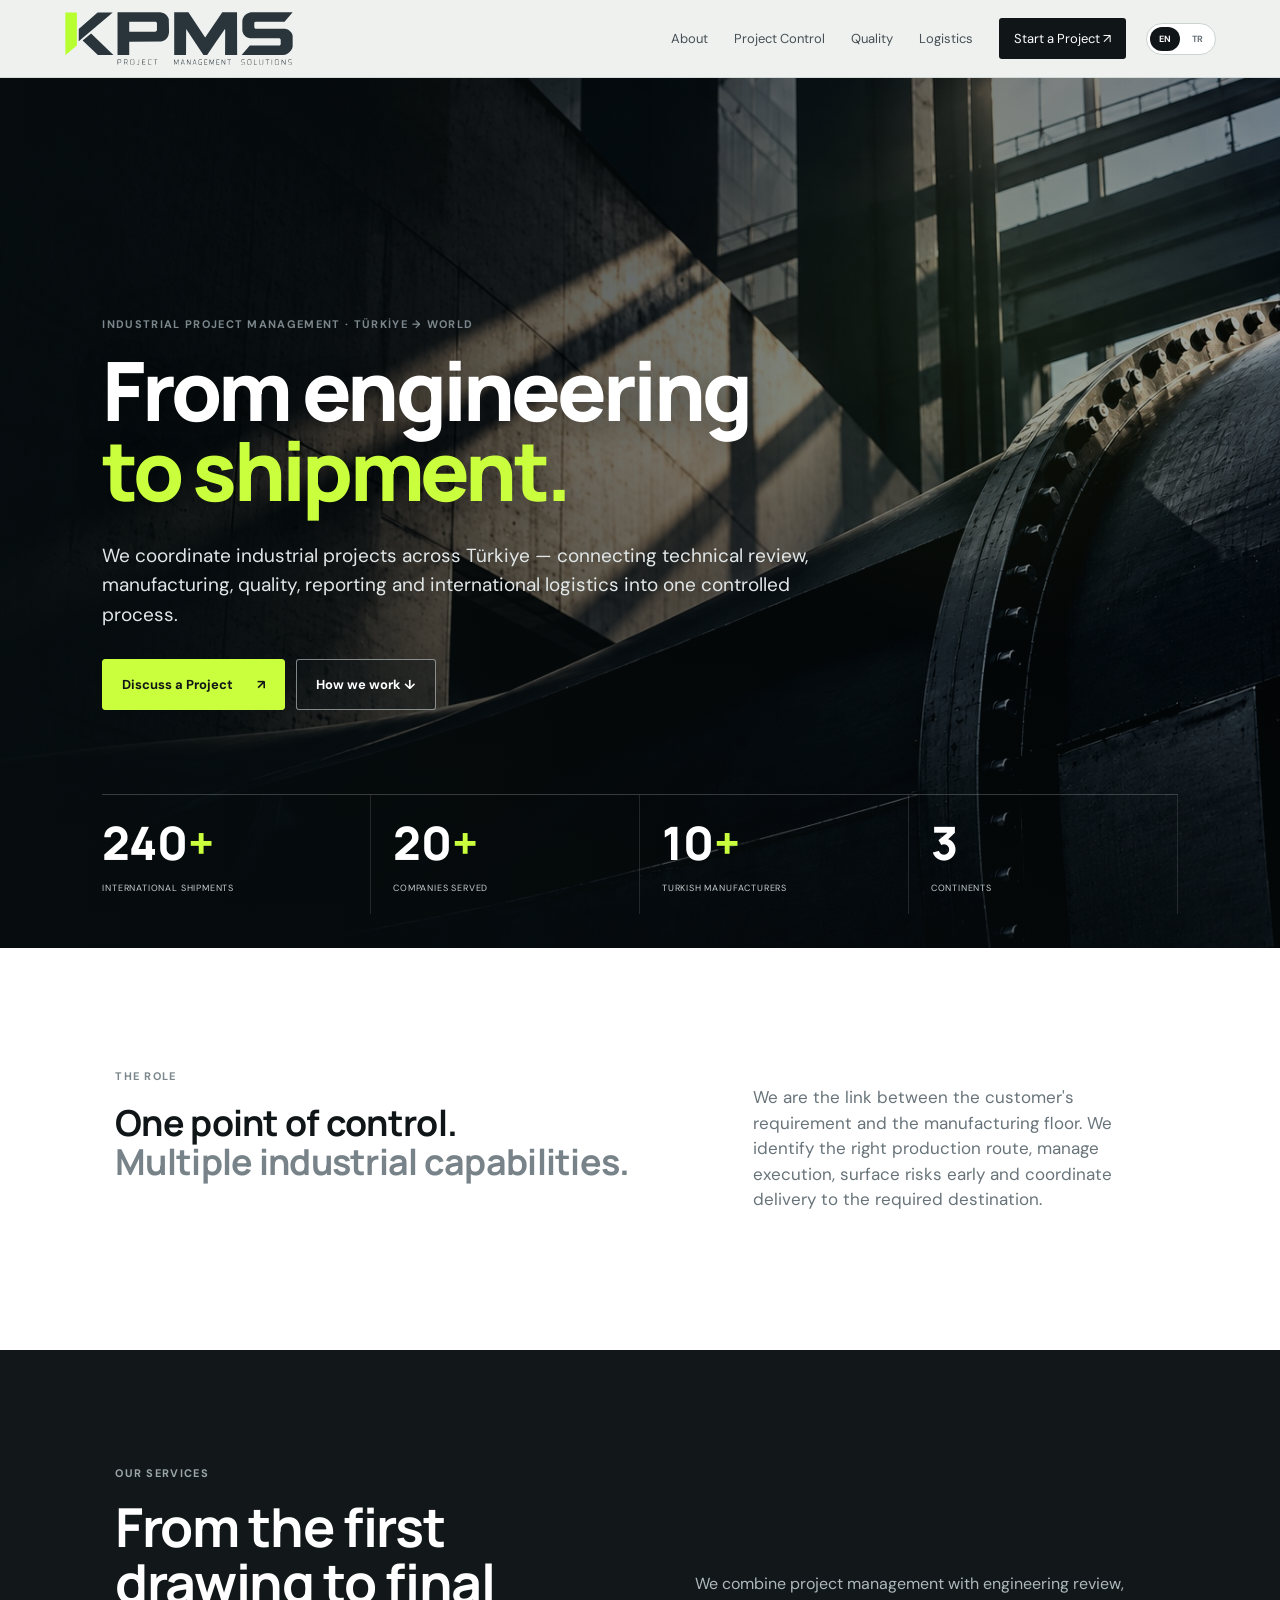
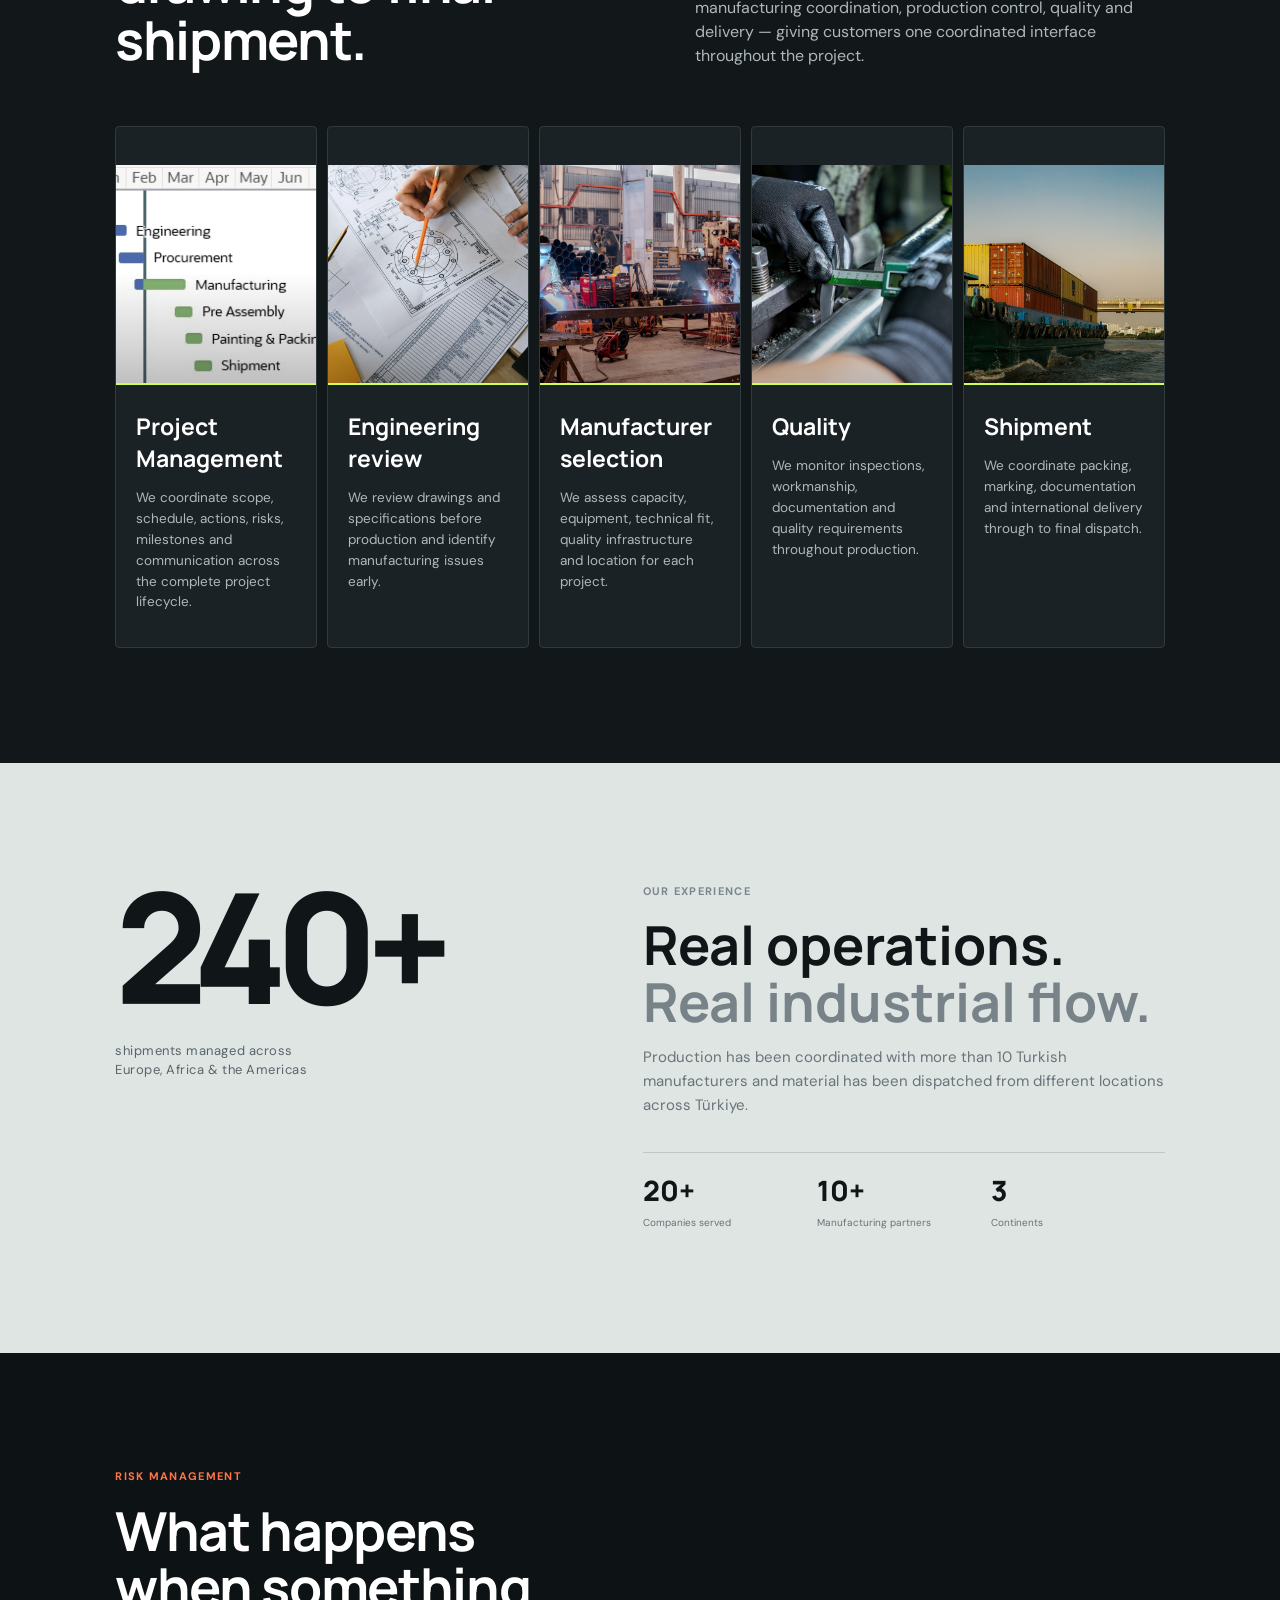
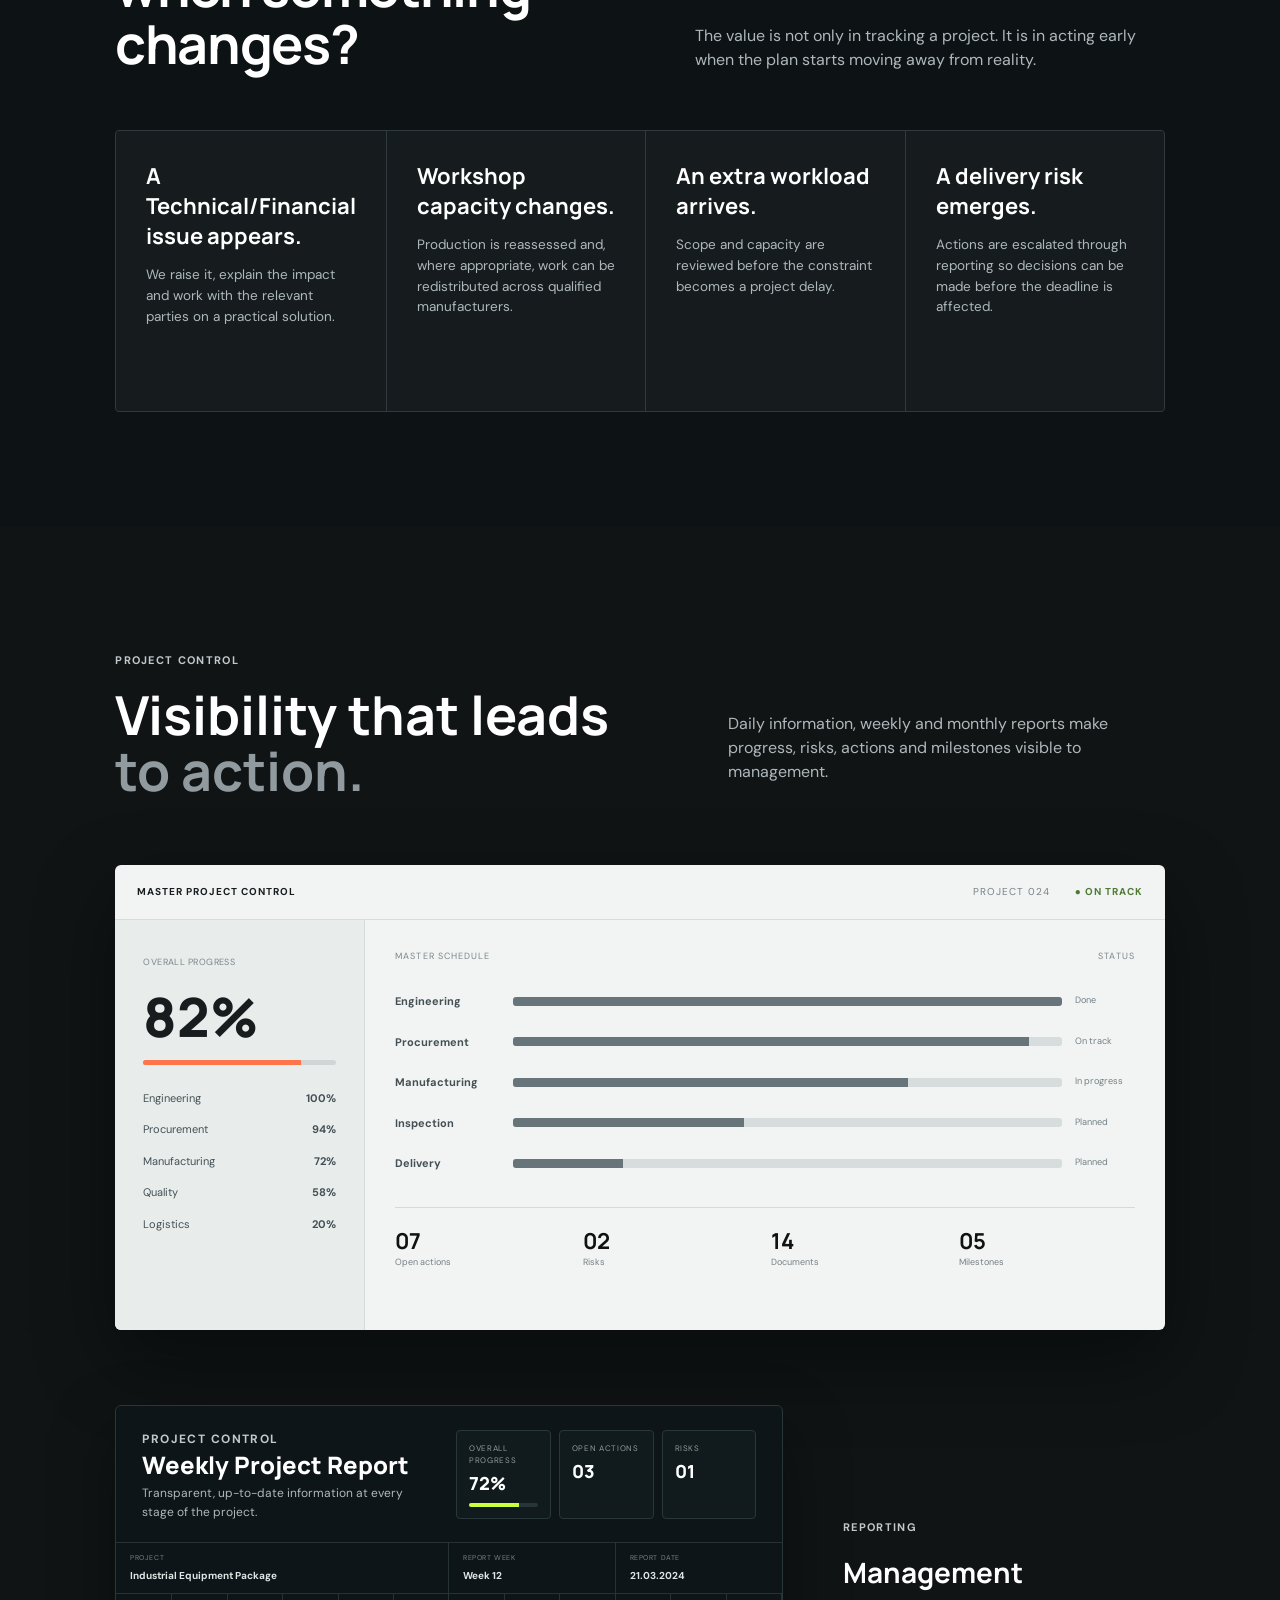
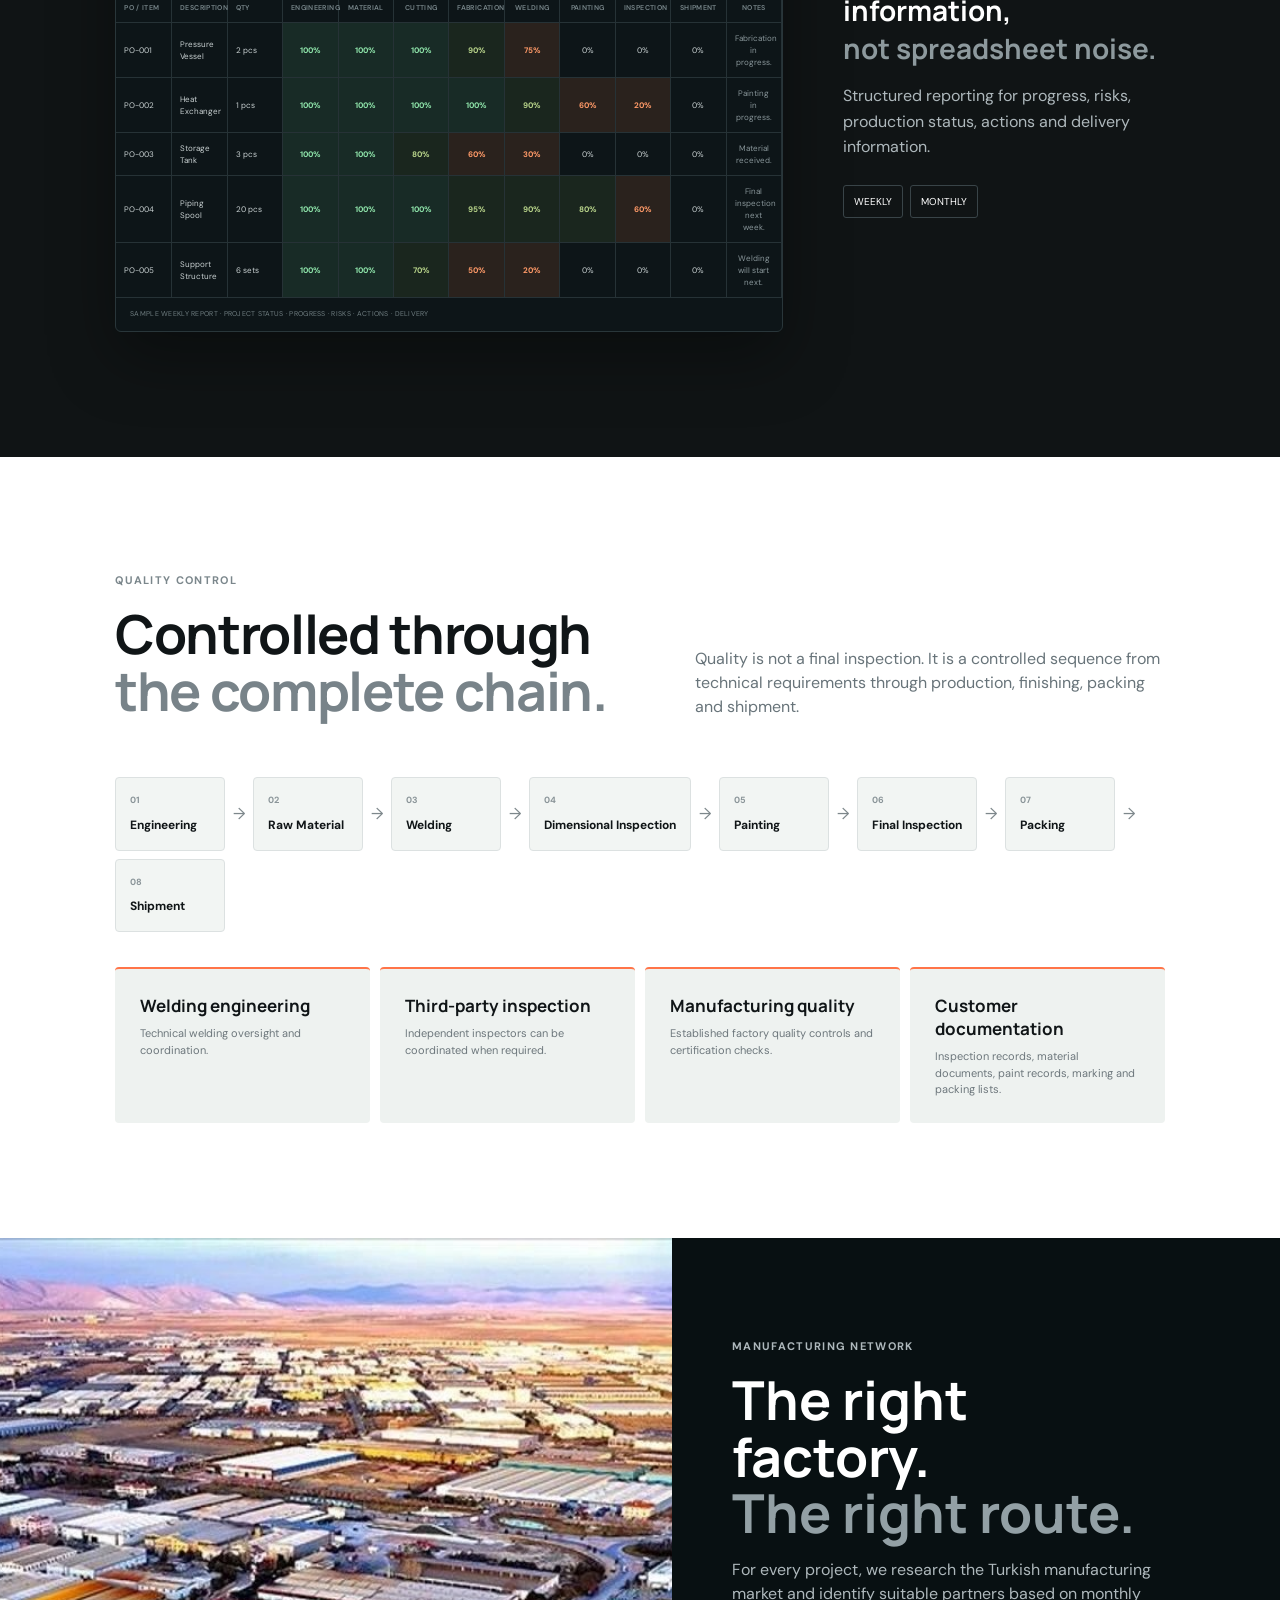
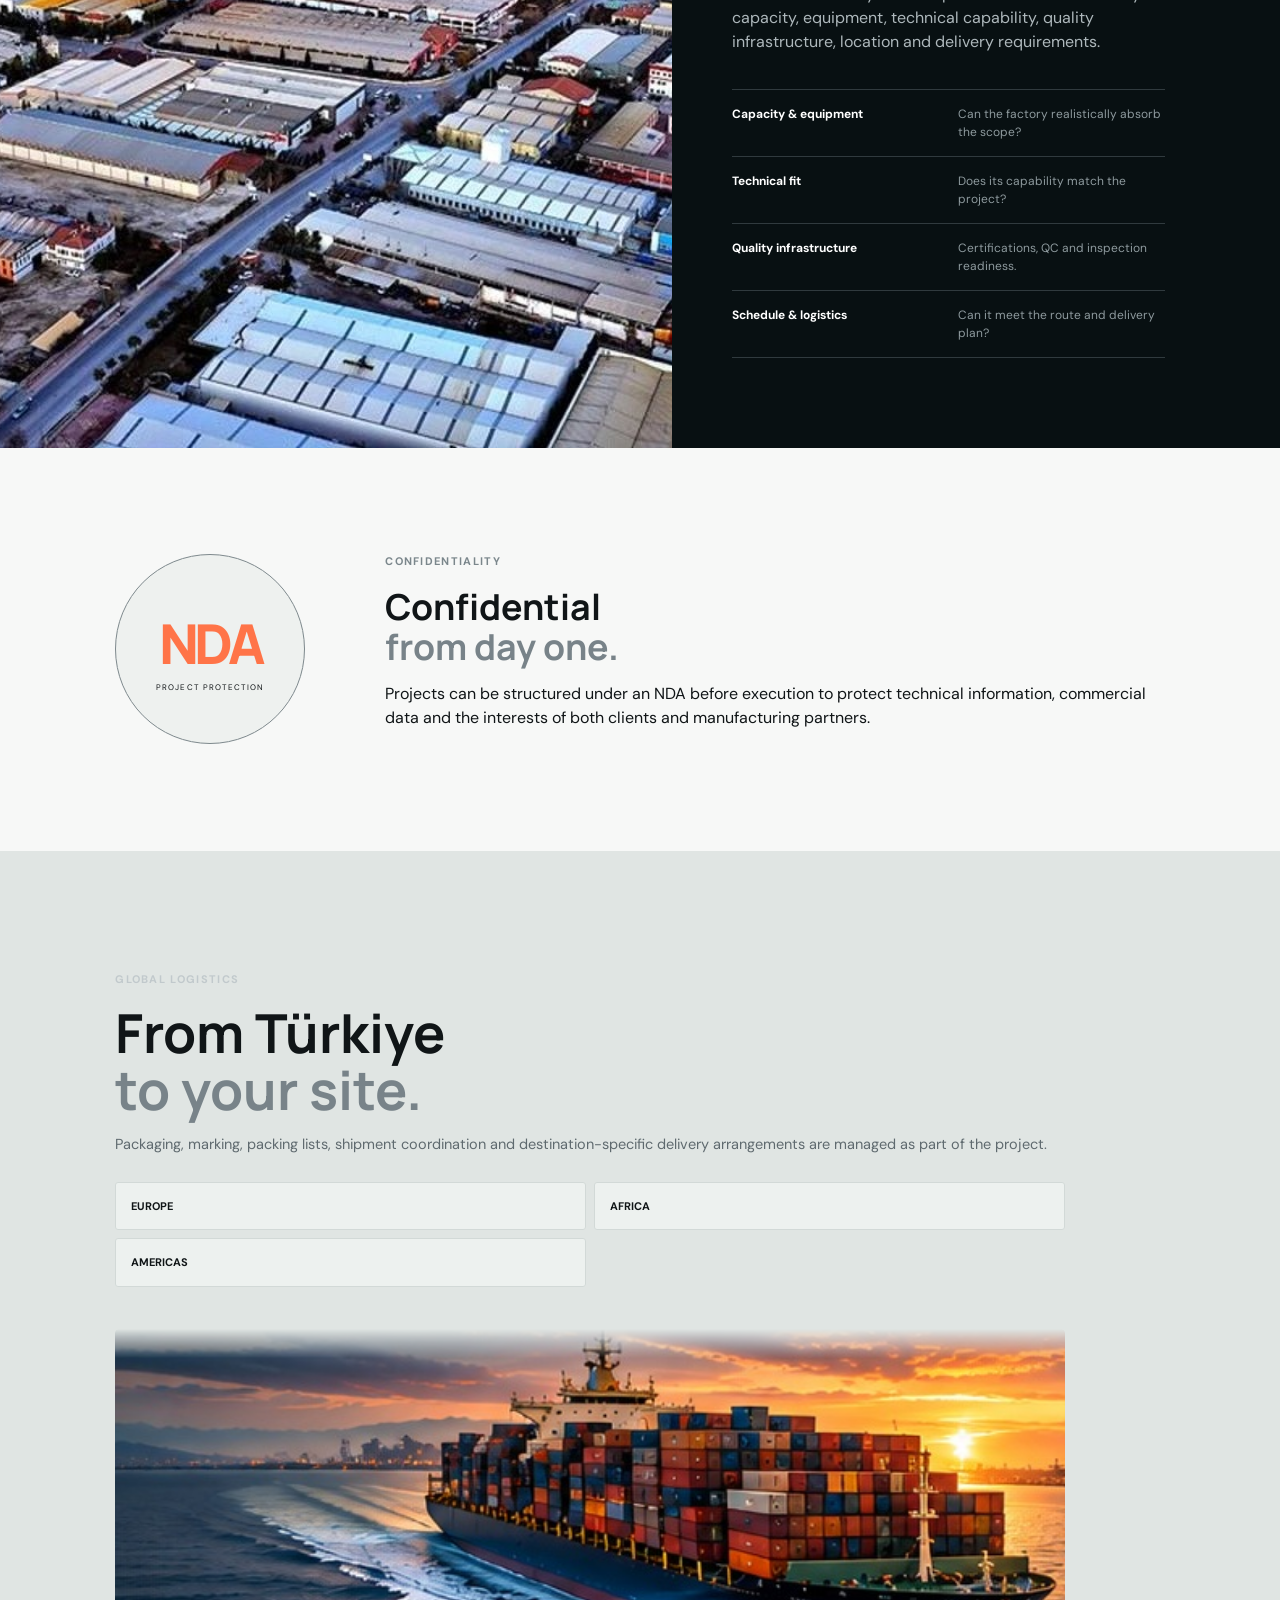
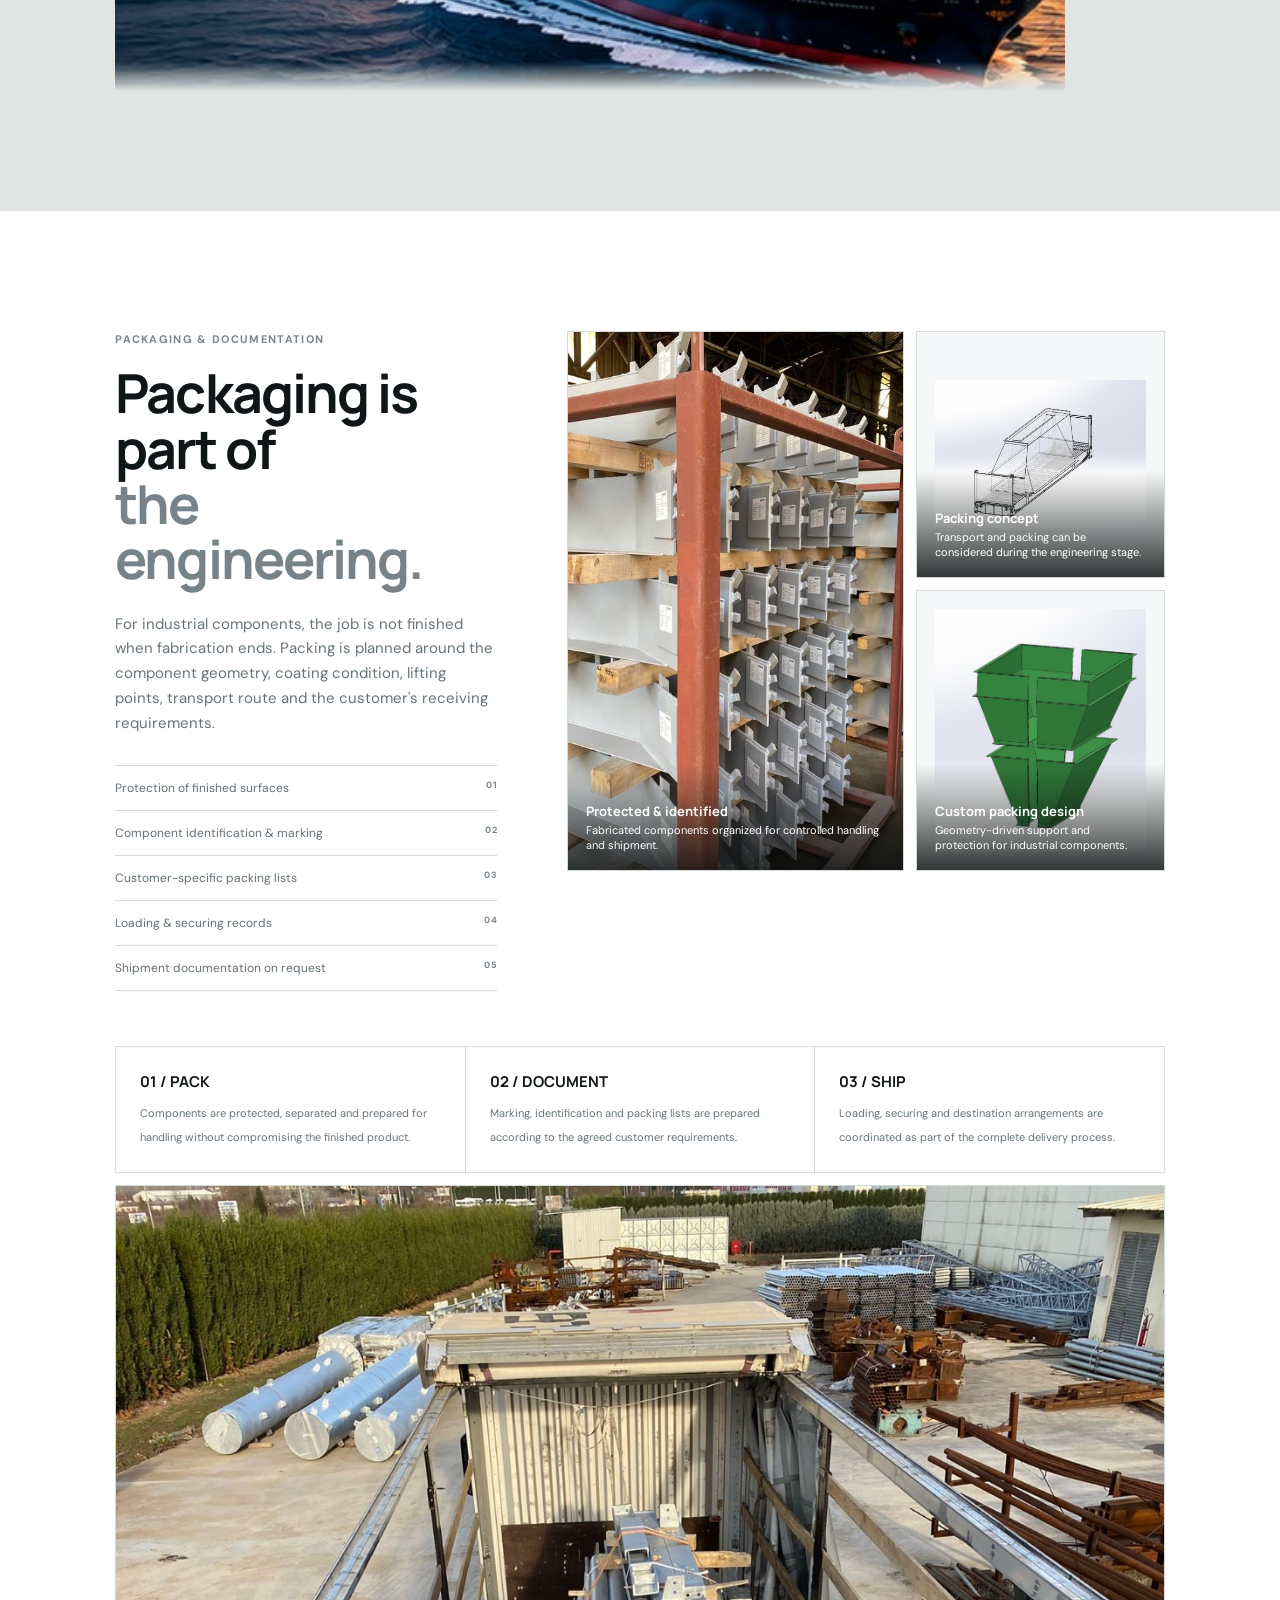
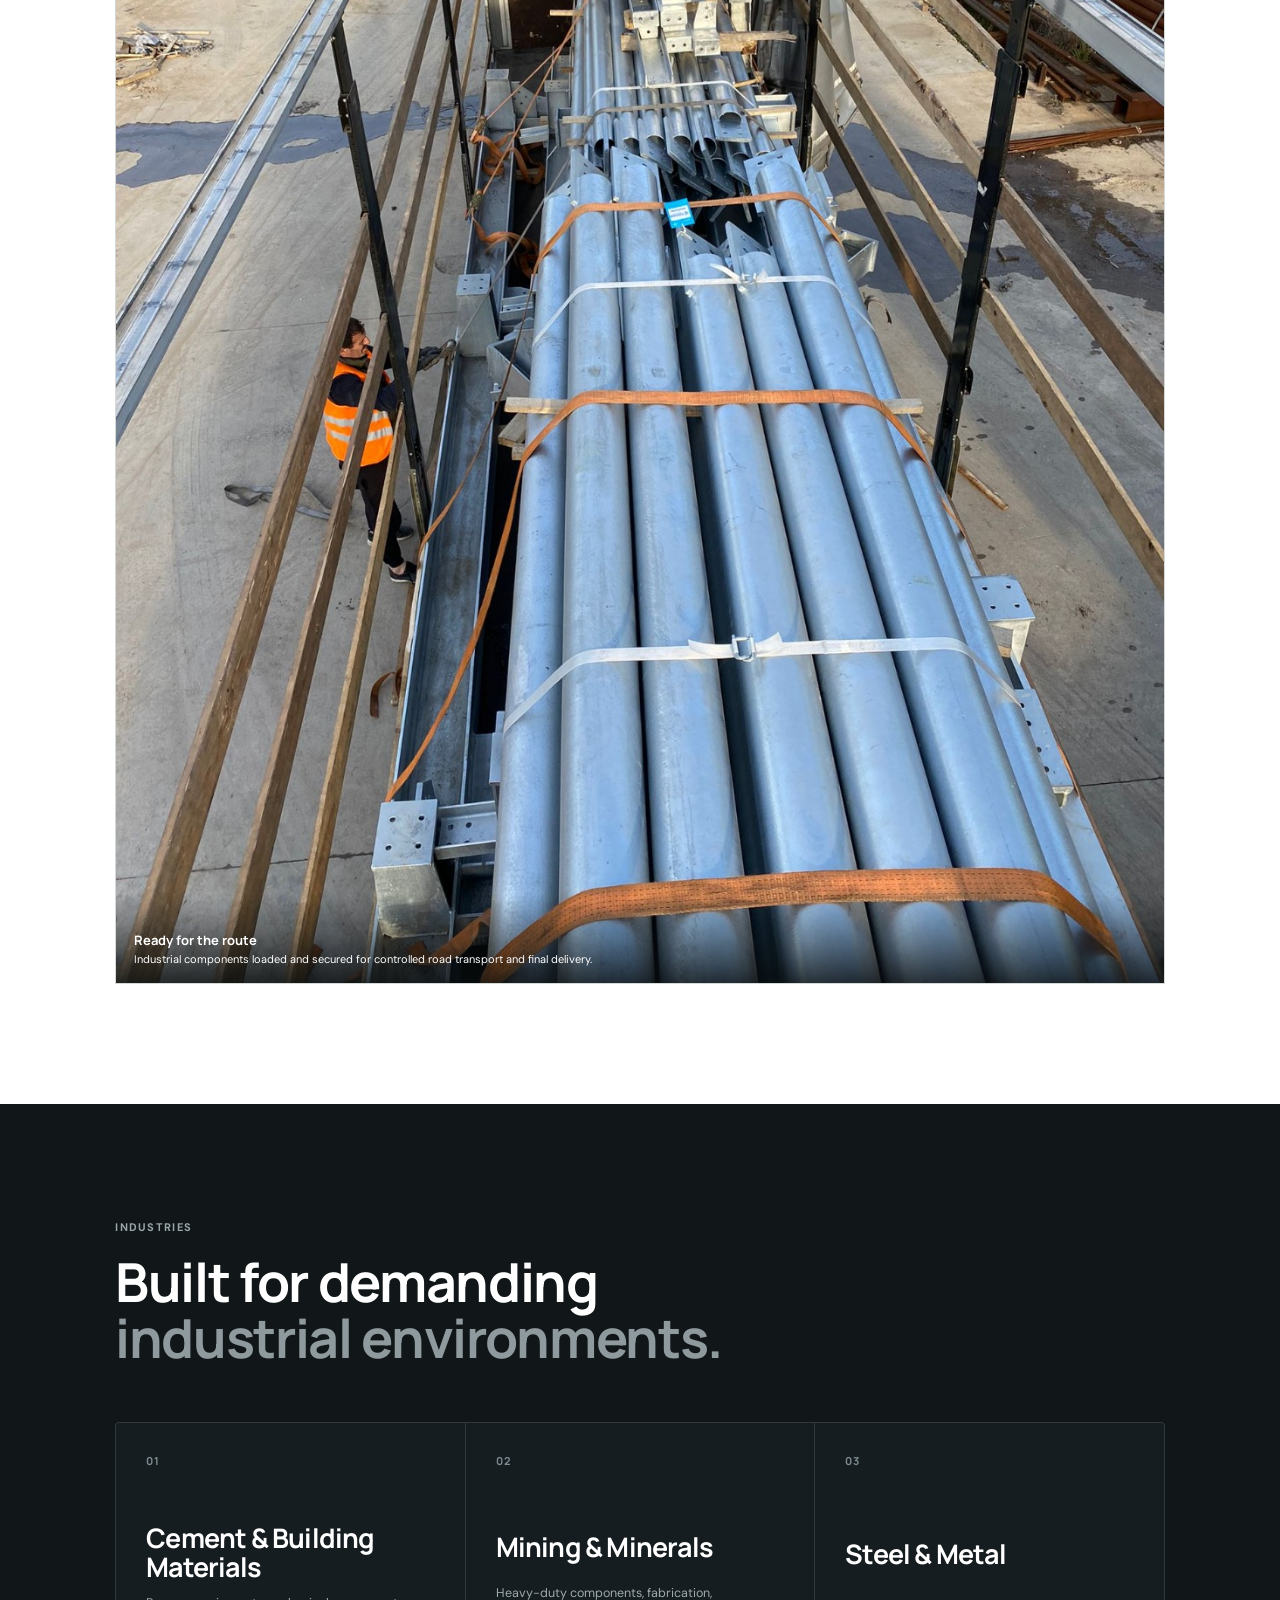
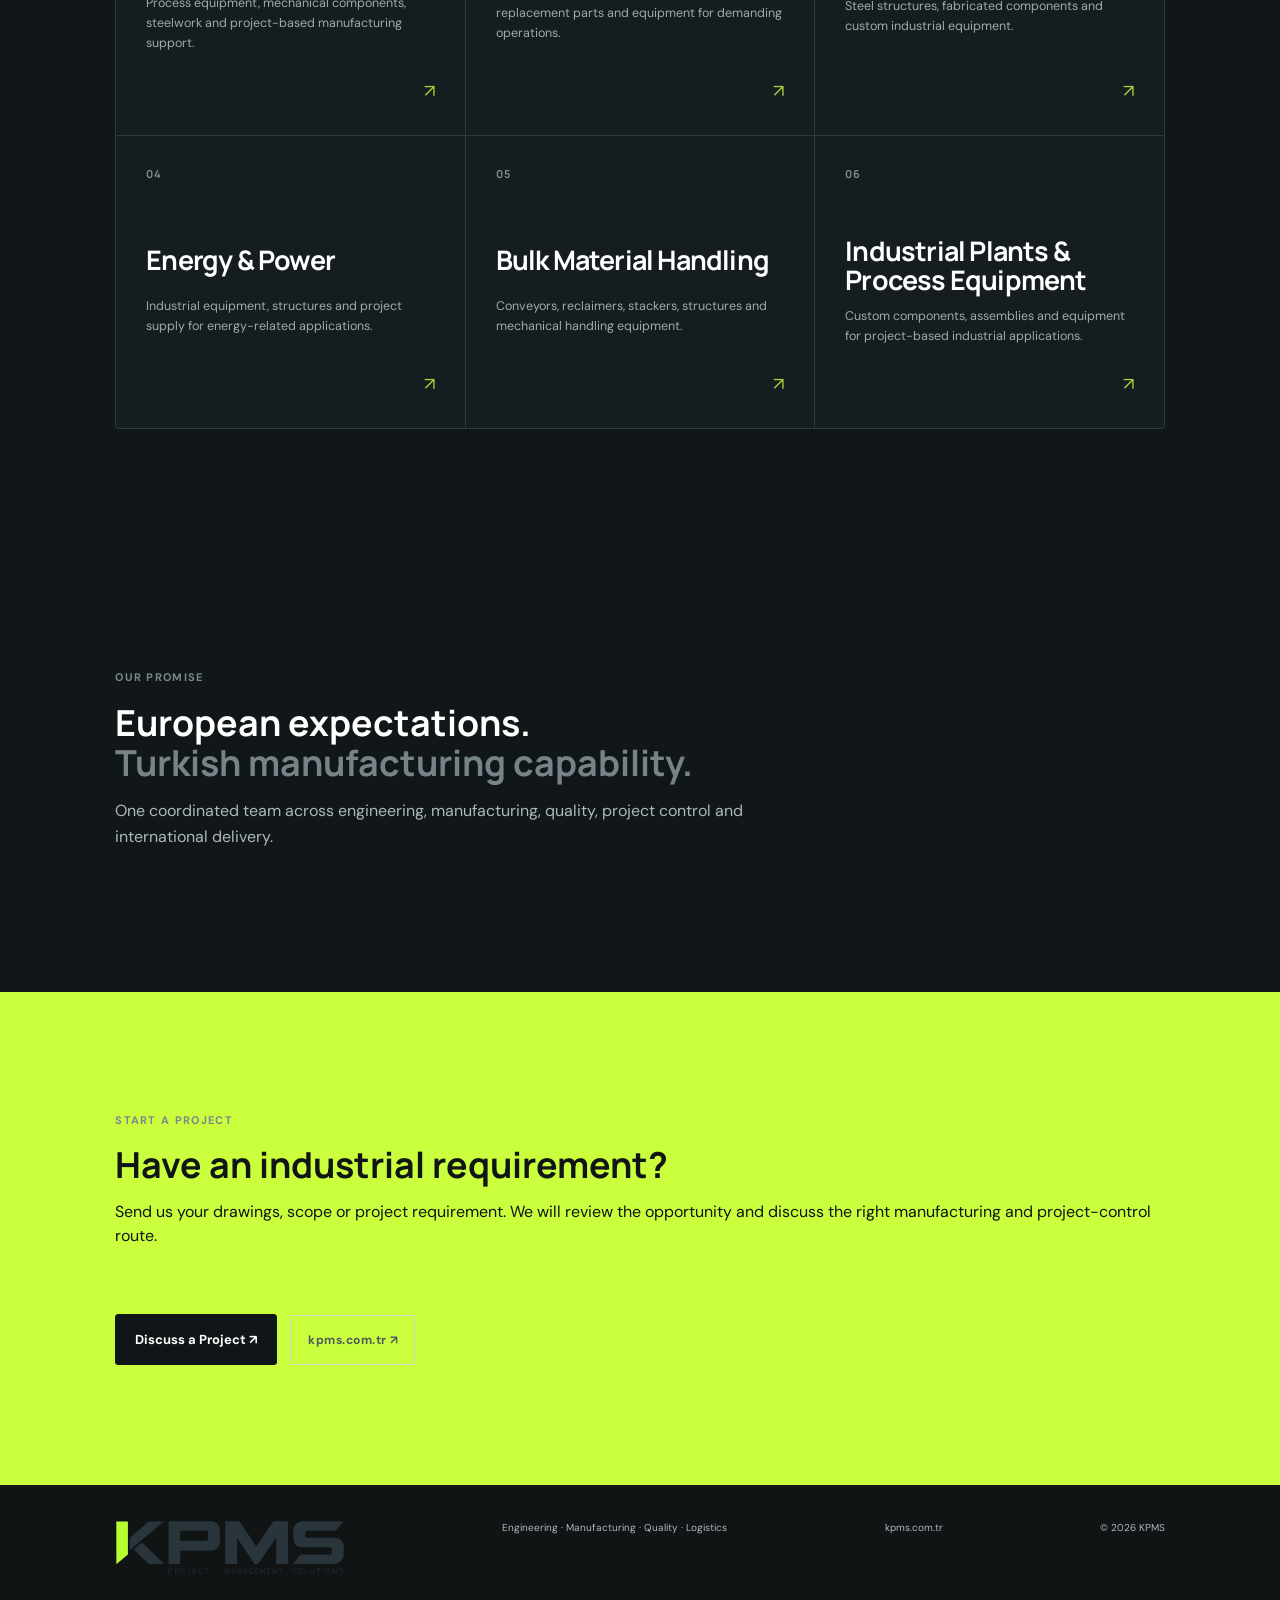
==== commit 66e592c5: "Add detailed weekly project report preview" ====
--- a/index.html
+++ b/index.html
@@ -133,7 +133,7 @@
 <section id="model" class="model section"><div class="section-head"><div><p class="kicker">OUR SERVICES</p><h2>From the first drawing to final shipment.</h2></div><p>We combine project management with engineering review, manufacturing coordination, production control, quality and delivery — giving customers one coordinated interface throughout the project.</p></div><div class="journey"><article><div class="photo p1"></div><h3>Project Management</h3><p>We coordinate scope, schedule, actions, risks, milestones and communication across the complete project lifecycle.</p></article><article><div class="photo p2"></div><h3>Engineering review</h3><p>We review drawings and specifications before production and identify manufacturing issues early.</p></article><article><div class="photo p3"></div><h3>Manufacturer selection</h3><p>We assess capacity, equipment, technical fit, quality infrastructure and location for each project.</p></article><article><div class="photo p4"></div><h3>Quality</h3><p>We monitor inspections, workmanship, documentation and quality requirements throughout production.</p></article><article><div class="photo p5"></div><h3>Shipment</h3><p>We coordinate packing, marking, documentation and international delivery through to final dispatch.</p></article></div></section>
 <section class="experience"><div class="big-number"><strong>240+</strong><span>shipments managed across<br>Europe, Africa & the Americas</span></div><div class="experience-copy"><p class="kicker">OUR EXPERIENCE</p><h2>Real operations.<br><span>Real industrial flow.</span></h2><p>Production has been coordinated with more than 10 Turkish manufacturers and material has been dispatched from different locations across Türkiye.</p><div class="mini-stats"><div><b>20+</b><span>Companies served</span></div><div><b>10+</b><span>Manufacturing partners</span></div><div><b>3</b><span>Continents</span></div></div></div></section>
 <section class="risk section"><div class="section-head"><div><p class="kicker">RISK MANAGEMENT</p><h2>What happens<br>when something changes?</h2></div><p>The value is not only in tracking a project. It is in acting early when the plan starts moving away from reality.</p></div><div class="risk-grid"><div><b>TECHNICAL</b><h3>A Technical/Financial issue appears.</h3><p>We raise it, explain the impact and work with the relevant parties on a practical solution.</p></div><div><b>CAPACITY</b><h3>Workshop capacity changes.</h3><p>Production is reassessed and, where appropriate, work can be redistributed across qualified manufacturers.</p></div><div><b>WORKLOAD</b><h3>An extra workload arrives.</h3><p>Scope and capacity are reviewed before the constraint becomes a project delay.</p></div><div><b>DELIVERY</b><h3>A delivery risk emerges.</h3><p>Actions are escalated through reporting so decisions can be made before the deadline is affected.</p></div></div></section>
-<section id="control" class="control"><div class="control-head"><div><p class="kicker light">PROJECT CONTROL</p><h2>Visibility that leads<br><span>to action.</span></h2></div><p>Daily information, weekly and monthly reports make progress, risks, actions and milestones visible to management.</p></div><div class="dashboard"><div class="dashbar"><b>MASTER PROJECT CONTROL</b><span>PROJECT 024</span><i>● ON TRACK</i></div><div class="dashbody"><aside><small>OVERALL PROGRESS</small><strong id="progressValue">82%</strong><div class="meter"><i></i></div><label>Engineering <b>100%</b></label><label>Procurement <b>94%</b></label><label>Manufacturing <b>72%</b></label><label>Quality <b>58%</b></label><label>Logistics <b>20%</b></label></aside><div class="gantt"><div class="g-head"><span>MASTER SCHEDULE</span><span>STATUS</span></div><div class="grow"><b>Engineering</b><i><em style="width: 100%;"></em></i><small>Done</small></div><div class="grow"><b>Procurement</b><i><em style="width: 94%;"></em></i><small>On track</small></div><div class="grow"><b>Manufacturing</b><i><em style="width: 72%;"></em></i><small>In progress</small></div><div class="grow"><b>Inspection</b><i><em style="width: 42%;"></em></i><small>Planned</small></div><div class="grow"><b>Delivery</b><i><em style="width: 20%;"></em></i><small>Planned</small></div><div class="dash-cards"><span><b>07</b>Open actions</span><span><b>02</b>Risks</span><span><b>14</b>Documents</span><span><b>05</b>Milestones</span></div></div></div></div><div class="reports"><div class="report-sheet"><div class="report-title">WEEKLY PROJECT REPORT</div><div class="chart"><i></i><i></i><i></i><i></i><i></i></div><div class="lines"><span></span><span></span><span></span><span></span></div><div class="stamp">KPMS<br>PROJECT CONTROL</div></div><div><p class="kicker light">REPORTING</p><h3>Management information,<br><span>not spreadsheet noise.</span></h3><p>Structured reporting for progress, risks, production status, actions and delivery information.</p><div class="tags"><span>WEEKLY</span><span>MONTHLY</span></div></div></div></section>
+<section id="control" class="control"><div class="control-head"><div><p class="kicker light">PROJECT CONTROL</p><h2>Visibility that leads<br><span>to action.</span></h2></div><p>Daily information, weekly and monthly reports make progress, risks, actions and milestones visible to management.</p></div><div class="dashboard"><div class="dashbar"><b>MASTER PROJECT CONTROL</b><span>PROJECT 024</span><i>● ON TRACK</i></div><div class="dashbody"><aside><small>OVERALL PROGRESS</small><strong id="progressValue">82%</strong><div class="meter"><i></i></div><label>Engineering <b>100%</b></label><label>Procurement <b>94%</b></label><label>Manufacturing <b>72%</b></label><label>Quality <b>58%</b></label><label>Logistics <b>20%</b></label></aside><div class="gantt"><div class="g-head"><span>MASTER SCHEDULE</span><span>STATUS</span></div><div class="grow"><b>Engineering</b><i><em style="width: 100%;"></em></i><small>Done</small></div><div class="grow"><b>Procurement</b><i><em style="width: 94%;"></em></i><small>On track</small></div><div class="grow"><b>Manufacturing</b><i><em style="width: 72%;"></em></i><small>In progress</small></div><div class="grow"><b>Inspection</b><i><em style="width: 42%;"></em></i><small>Planned</small></div><div class="grow"><b>Delivery</b><i><em style="width: 20%;"></em></i><small>Planned</small></div><div class="dash-cards"><span><b>07</b>Open actions</span><span><b>02</b>Risks</span><span><b>14</b>Documents</span><span><b>05</b>Milestones</span></div></div></div></div><div class="reports"><div class="report-sheet"><div class="report-top"><div><p class="kicker light">PROJECT CONTROL</p><h4>Weekly Project Report</h4><p>Transparent, up-to-date information at every stage of the project.</p></div><div class="report-kpis"><div class="report-kpi"><small>Overall Progress</small><strong>72%</strong><div class="bar"><i></i></div></div><div class="report-kpi"><small>Open Actions</small><strong>03</strong></div><div class="report-kpi"><small>Risks</small><strong>01</strong></div></div></div><div class="report-meta"><div><small>Project</small><b>Industrial Equipment Package</b></div><div><small>Report Week</small><b>Week 12</b></div><div><small>Report Date</small><b>21.03.2024</b></div></div><table class="report-table"><thead><tr><th>PO / Item</th><th>Description</th><th>Qty</th><th>Engineering</th><th>Material</th><th>Cutting</th><th>Fabrication</th><th>Welding</th><th>Painting</th><th>Inspection</th><th>Shipment</th><th>Notes</th></tr></thead><tbody><tr><td>PO-001</td><td>Pressure Vessel</td><td>2 pcs</td><td class="progress-cell done">100%</td><td class="progress-cell done">100%</td><td class="progress-cell done">100%</td><td class="progress-cell">90%</td><td class="progress-cell mid">75%</td><td>0%</td><td>0%</td><td>0%</td><td class="note">Fabrication in progress.</td></tr><tr><td>PO-002</td><td>Heat Exchanger</td><td>1 pcs</td><td class="progress-cell done">100%</td><td class="progress-cell done">100%</td><td class="progress-cell done">100%</td><td class="progress-cell done">100%</td><td class="progress-cell">90%</td><td class="progress-cell mid">60%</td><td class="progress-cell mid">20%</td><td>0%</td><td class="note">Painting in progress.</td></tr><tr><td>PO-003</td><td>Storage Tank</td><td>3 pcs</td><td class="progress-cell done">100%</td><td class="progress-cell done">100%</td><td class="progress-cell">80%</td><td class="progress-cell mid">60%</td><td class="progress-cell mid">30%</td><td>0%</td><td>0%</td><td>0%</td><td class="note">Material received.</td></tr><tr><td>PO-004</td><td>Piping Spool</td><td>20 pcs</td><td class="progress-cell done">100%</td><td class="progress-cell done">100%</td><td class="progress-cell done">100%</td><td class="progress-cell">95%</td><td class="progress-cell">90%</td><td class="progress-cell">80%</td><td class="progress-cell mid">60%</td><td>0%</td><td class="note">Final inspection next week.</td></tr><tr><td>PO-005</td><td>Support Structure</td><td>6 sets</td><td class="progress-cell done">100%</td><td class="progress-cell done">100%</td><td class="progress-cell">70%</td><td class="progress-cell mid">50%</td><td class="progress-cell mid">20%</td><td>0%</td><td>0%</td><td>0%</td><td class="note">Welding will start next.</td></tr></tbody></table><div class="report-footer">SAMPLE WEEKLY REPORT · PROJECT STATUS · PROGRESS · RISKS · ACTIONS · DELIVERY</div></div><div><p class="kicker light">REPORTING</p><h3>Management information,<br><span>not spreadsheet noise.</span></h3><p>Structured reporting for progress, risks, production status, actions and delivery information.</p><div class="tags"><span>WEEKLY</span><span>MONTHLY</span></div></div></div></section>
 <section id="quality" class="quality section"><div class="section-head"><div><p class="kicker">QUALITY CONTROL</p><h2>Controlled through<br><span>the complete chain.</span></h2></div><p>Quality is not a final inspection. It is a controlled sequence from technical requirements through production, finishing, packing and shipment.</p></div><div class="quality-chain"><div><b>01</b>Engineering</div><i>→</i><div><b>02</b>Raw Material</div><i>→</i><div><b>03</b>Welding</div><i>→</i><div><b>04</b>Dimensional Inspection</div><i>→</i><div><b>05</b>Painting</div><i>→</i><div><b>06</b>Final Inspection</div><i>→</i><div><b>07</b>Packing</div><i>→</i><div><b>08</b>Shipment</div></div><div class="quality-cards"><div><b>Welding engineering</b><span>Technical welding oversight and coordination.</span></div><div><b>Third-party inspection</b><span>Independent inspectors can be coordinated when required.</span></div><div><b>Manufacturing quality</b><span>Established factory quality controls and certification checks.</span></div><div><b>Customer documentation</b><span>Inspection records, material documents, paint records, marking and packing lists.</span></div></div></section>
 <section class="network"><div class="network-photo"></div><div class="network-copy"><p class="kicker">MANUFACTURING NETWORK</p><h2>The right factory.<br><span>The right route.</span></h2><p>For every project, we research the Turkish manufacturing market and identify suitable partners based on monthly capacity, equipment, technical capability, quality infrastructure, location and delivery requirements.</p><ol><li><b>Capacity & equipment</b><span>Can the factory realistically absorb the scope?</span></li><li><b>Technical fit</b><span>Does its capability match the project?</span></li><li><b>Quality infrastructure</b><span>Certifications, QC and inspection readiness.</span></li><li><b>Schedule & logistics</b><span>Can it meet the route and delivery plan?</span></li></ol></div></section>
 <section class="confidential"><div class="nda"><span>NDA</span><small>PROJECT PROTECTION</small></div><div><p class="kicker">CONFIDENTIALITY</p><h2>Confidential<br><span>from day one.</span></h2><p>Projects can be structured under an NDA before execution to protect technical information, commercial data and the interests of both clients and manufacturing partners.</p></div></section>
--- a/styles.css
+++ b/styles.css
@@ -174,16 +174,32 @@
 .dash-cards { display: grid; grid-template-columns: repeat(4,1fr); border-top: 1px solid #d4dada; margin-top: 35px; padding-top: 18px; gap: 12px; }
 .dash-cards span { font-size: 9px; color: #758086; }
 .dash-cards b { display: block; font: 700 22px Manrope; color: #111; }
-.reports { display: grid; grid-template-columns: 1fr .8fr; gap: 90px; align-items: center; margin-top: 75px; }
-.report-sheet { height: 310px; background: #fff; color: #172022; padding: 35px; position: relative; border-radius: 4px; box-shadow: 0 20px 55px rgba(0,0,0,.35); }
-.report-title { font: 800 12px Manrope; border-bottom: 1px solid #d9dddd; padding-bottom: 15px; }
-.chart { height: 100px; display: flex; align-items: end; gap: 9px; border-bottom: 1px solid #d9dddd; margin-top: 25px; }
-.chart i { width: 28px; background: #68757a; }
-.chart i:nth-child(3) { background: var(--lime); }
-.chart i:nth-child(5) { background: var(--weld); }
-.lines { display: grid; gap: 7px; margin-top: 20px; }
-.lines span { height: 5px; background: #e1e5e5; width: 90%; display: block; border-radius: 3px; }
-.stamp { position: absolute; right: 28px; bottom: 25px; font: 800 12px Manrope; text-align: center; color: #9aa4a8; border: 1px solid #cbd2d2; border-radius: 3px; padding: 8px; transform: rotate(-7deg); }
+.reports { display: grid; grid-template-columns: 1.35fr .65fr; gap: 60px; align-items: center; margin-top: 75px; }
+.report-sheet { background: #0d1518; color: #dbe3e4; border: 1px solid #29363a; border-radius: 6px; overflow: hidden; box-shadow: 0 25px 65px rgba(0,0,0,.35); }
+.report-top { display: flex; justify-content: space-between; align-items: flex-start; gap: 24px; padding: 24px 26px 20px; border-bottom: 1px solid #263236; }
+.report-top h4 { margin: 4px 0 6px; font: 800 24px/1.1 Manrope; color: #fff; }
+.report-top p { margin: 0; color: #9eabad; font-size: 12px; }
+.report-kpis { display: grid; grid-template-columns: repeat(3, minmax(90px,1fr)); gap: 8px; min-width: 300px; }
+.report-kpi { border: 1px solid #29363a; border-radius: 4px; padding: 11px 12px; background: #111b1e; }
+.report-kpi small { display: block; color: #8e9a9d; font-size: 8px; letter-spacing: .08em; text-transform: uppercase; }
+.report-kpi strong { display: block; margin-top: 5px; color: #fff; font: 800 18px Manrope; }
+.report-kpi .bar { height: 4px; margin-top: 8px; background: #273438; border-radius: 4px; overflow: hidden; }
+.report-kpi .bar i { display: block; width: 72%; height: 100%; background: var(--lime); }
+.report-meta { display: grid; grid-template-columns: 1.4fr .7fr .7fr; border-bottom: 1px solid #263236; }
+.report-meta div { padding: 10px 14px; border-right: 1px solid #263236; }
+.report-meta div:last-child { border-right: 0; }
+.report-meta small { display: block; color: #758286; font-size: 7px; text-transform: uppercase; letter-spacing: .08em; }
+.report-meta b { display: block; margin-top: 4px; color: #dfe6e6; font-size: 10px; }
+.report-table { width: 100%; border-collapse: collapse; table-layout: fixed; font-size: 8px; }
+.report-table th, .report-table td { padding: 9px 8px; border-right: 1px solid #263236; border-bottom: 1px solid #263236; text-align: left; }
+.report-table th { color: #78868a; font-size: 7px; font-weight: 600; text-transform: uppercase; letter-spacing: .05em; }
+.report-table td { color: #c8d0d1; }
+.report-table th:nth-child(n+4), .report-table td:nth-child(n+4) { text-align: center; }
+.report-table .progress-cell { background: rgba(123,164,75,.12); color: #b9d58b; font-weight: 700; }
+.report-table .progress-cell.mid { background: rgba(255,132,67,.12); color: #ff9a68; }
+.report-table .progress-cell.done { background: rgba(108,201,137,.12); color: #8ee4aa; }
+.report-table .note { color: #89969a; }
+.report-footer { padding: 11px 14px; color: #6f7d80; font-size: 7px; letter-spacing: .04em; }
 .reports h3 { font: 700 28px Manrope; margin: 0 0 14px; color: #fff; }
 .reports h3 span { color: #8d999d; }
 .reports p:not(.kicker) { color: #aeb8bc; line-height: 1.6; }
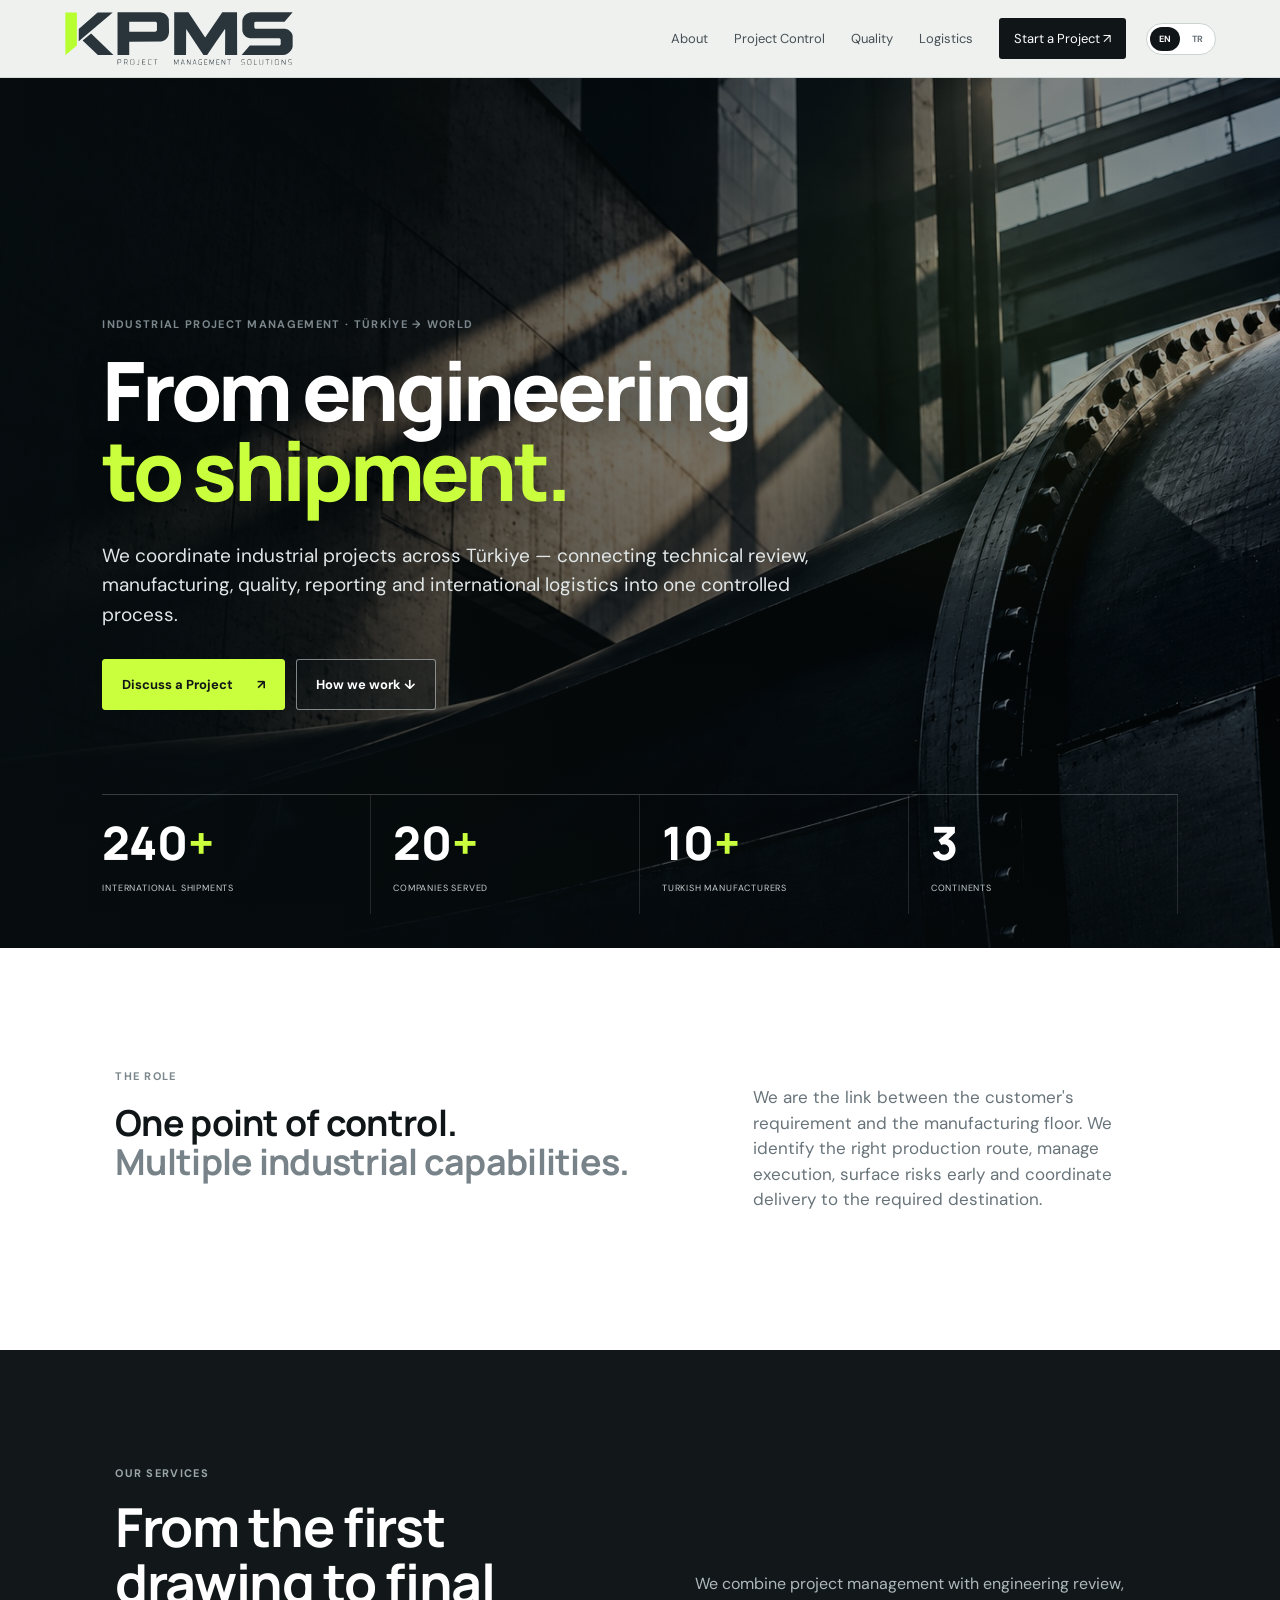
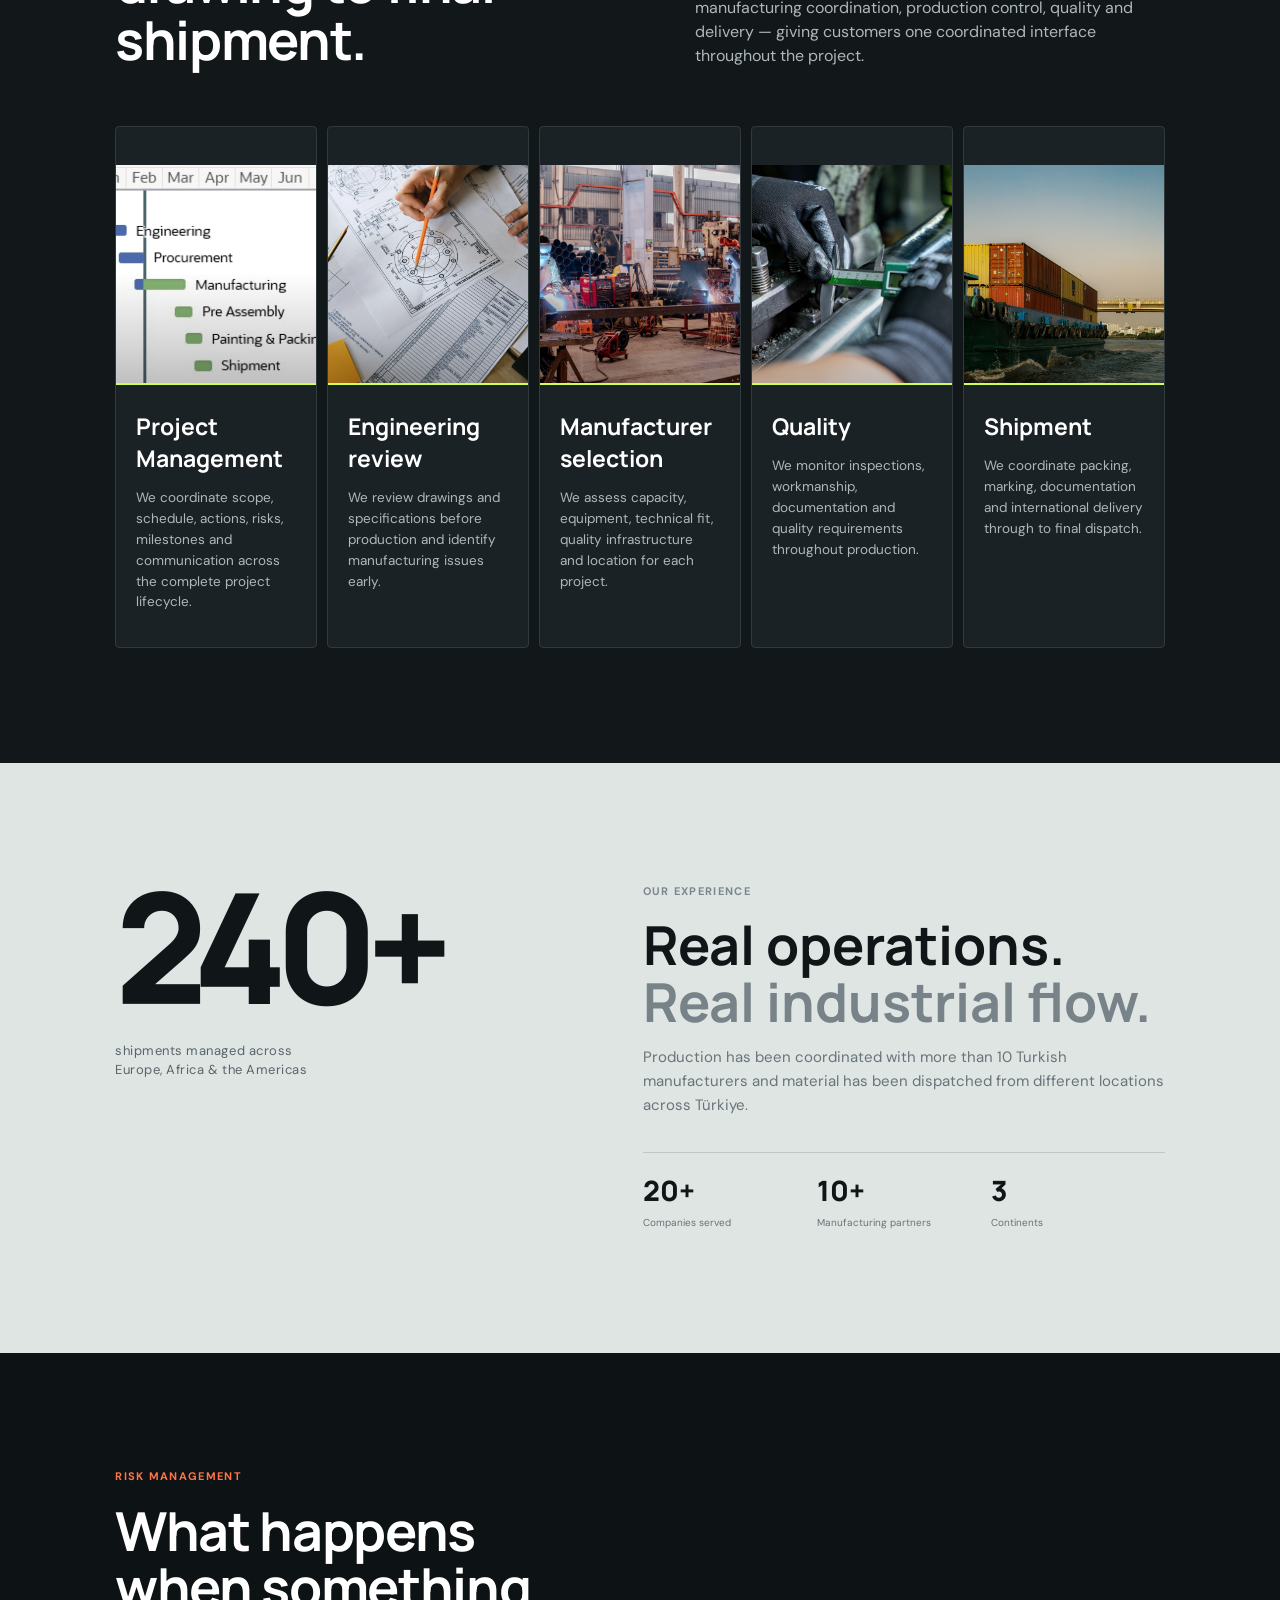
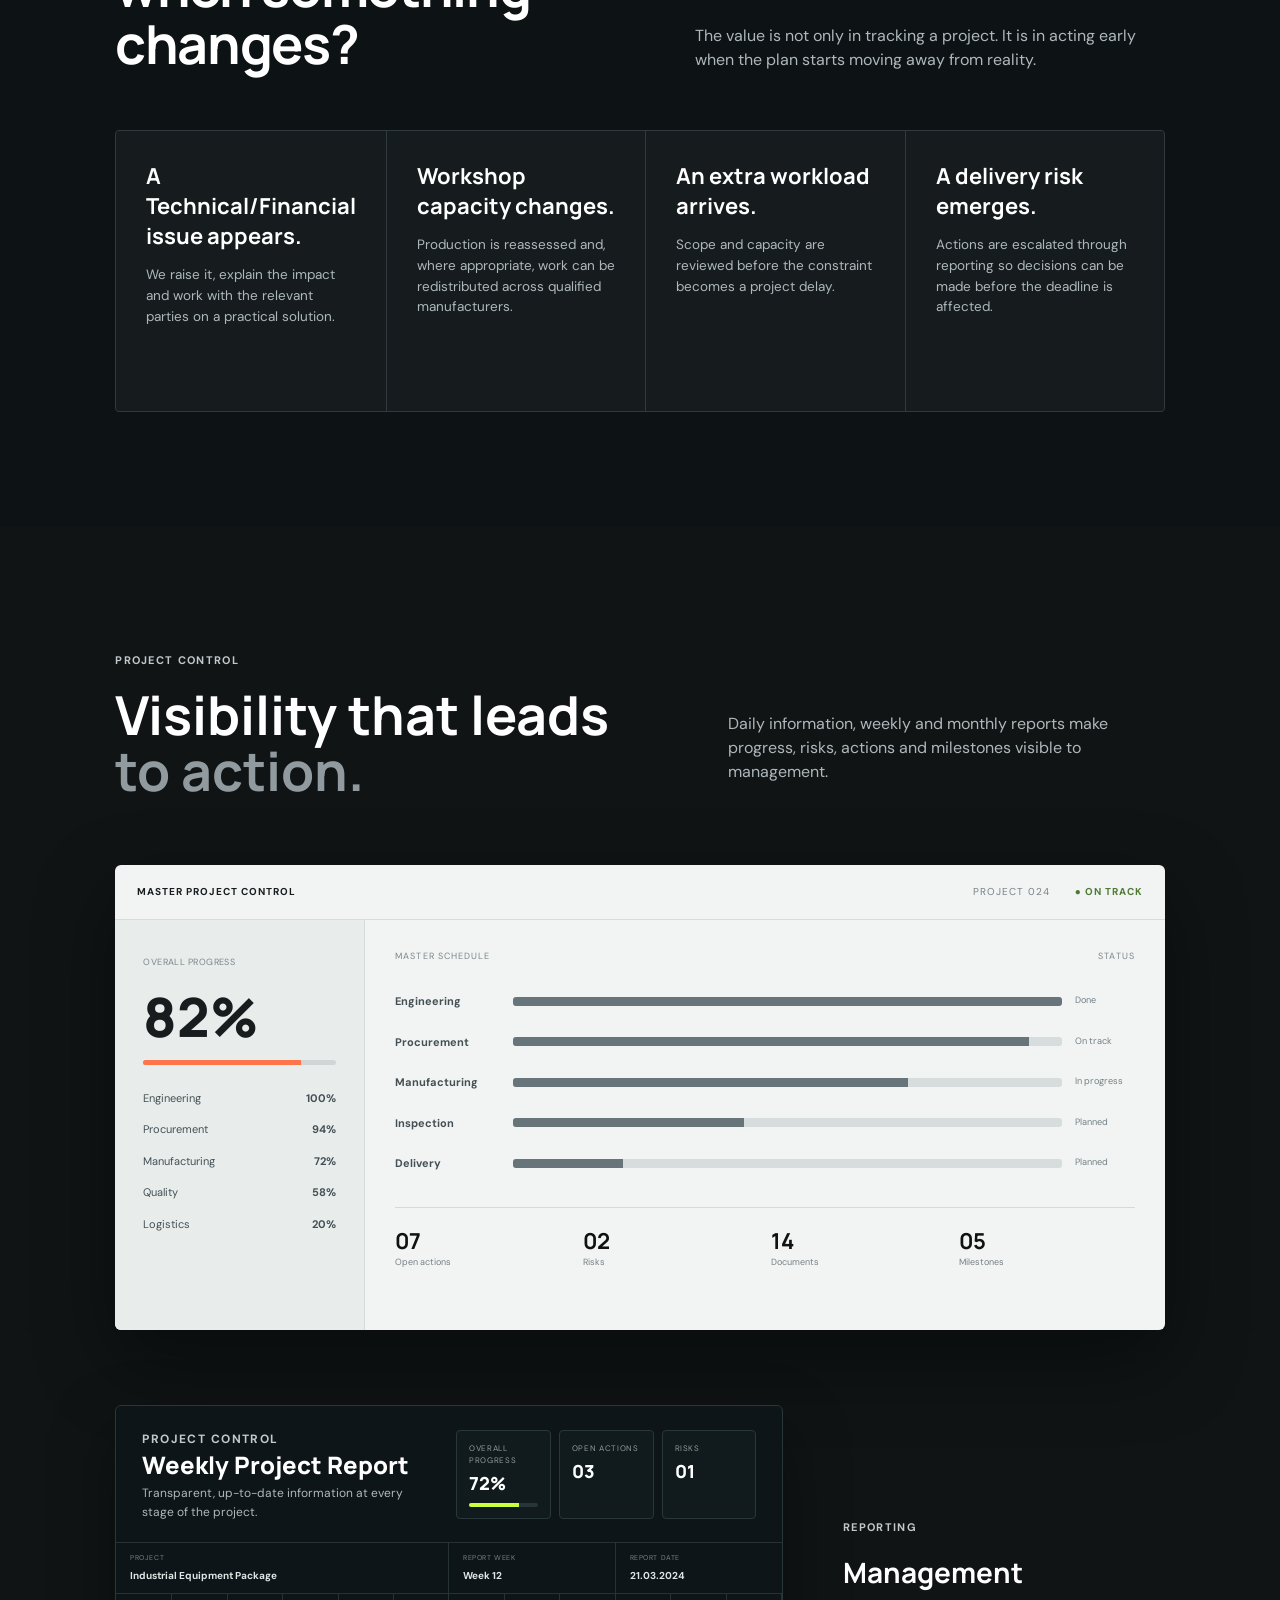
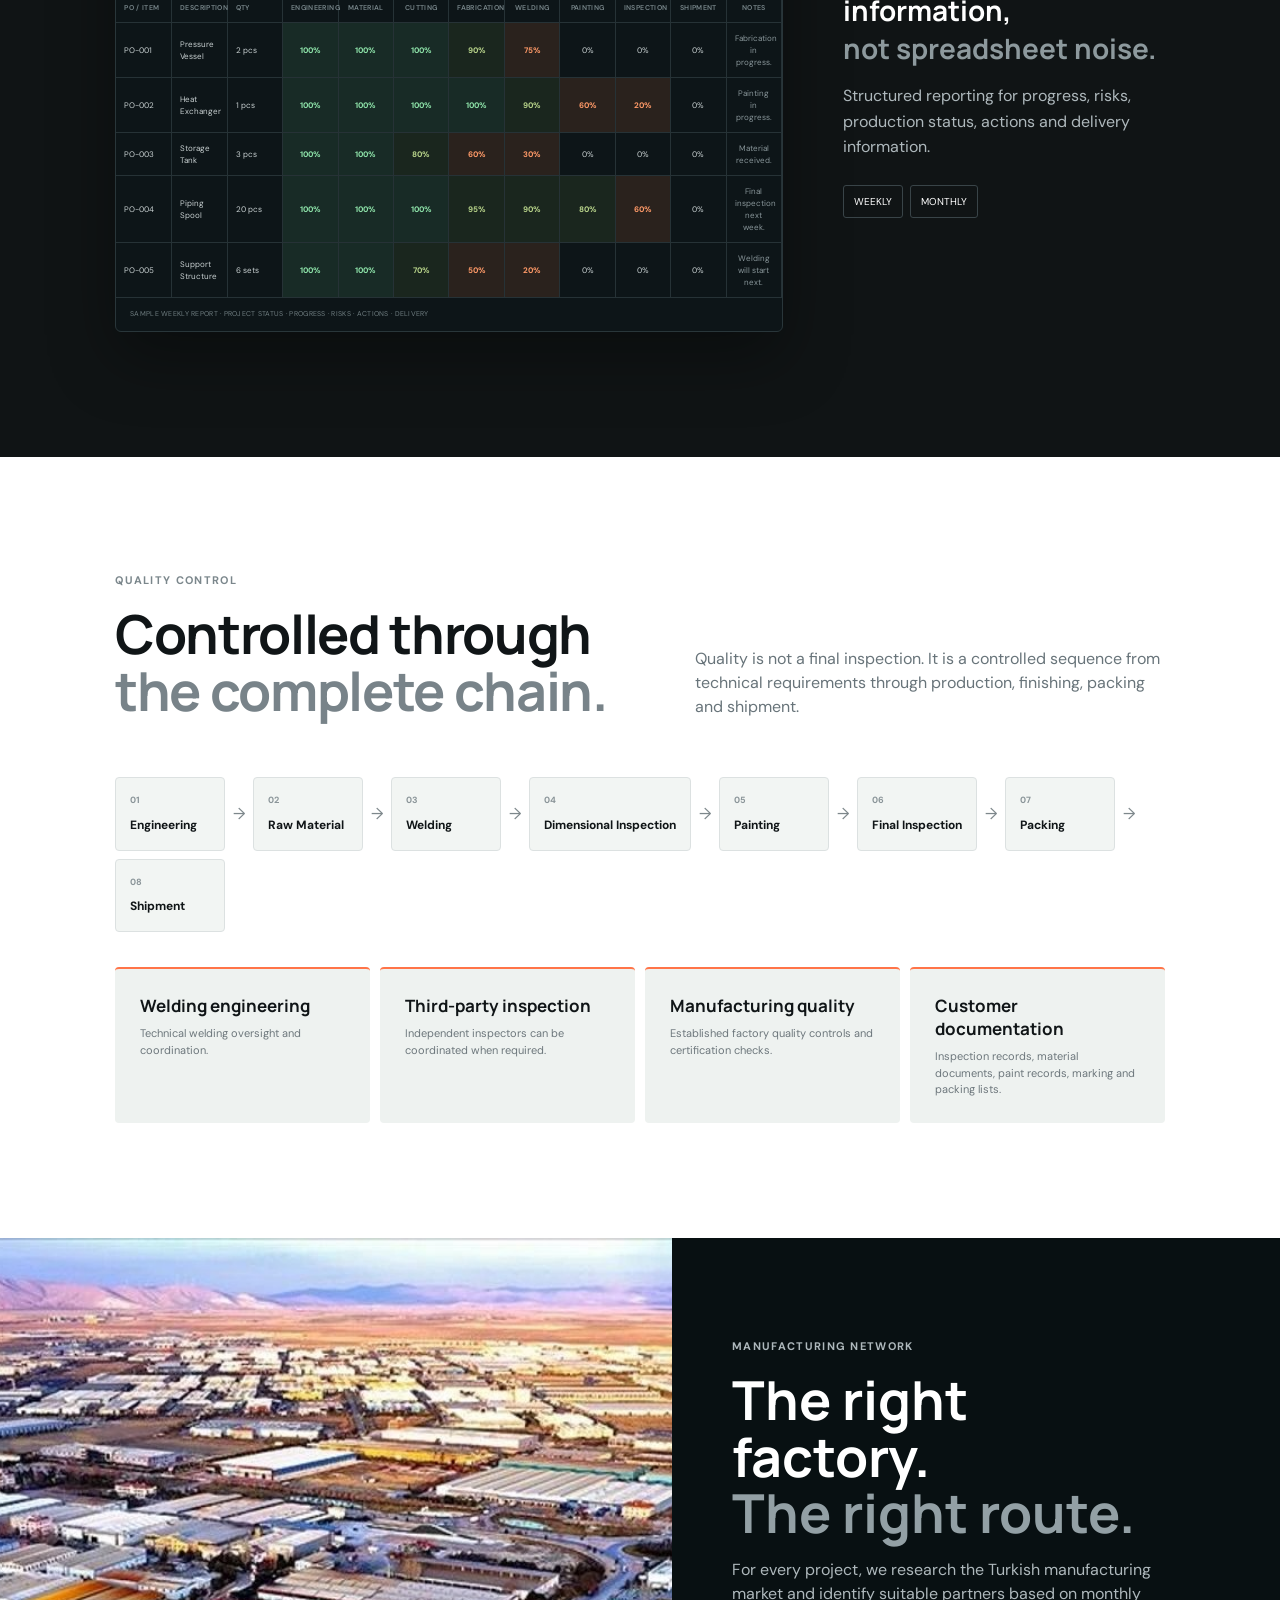
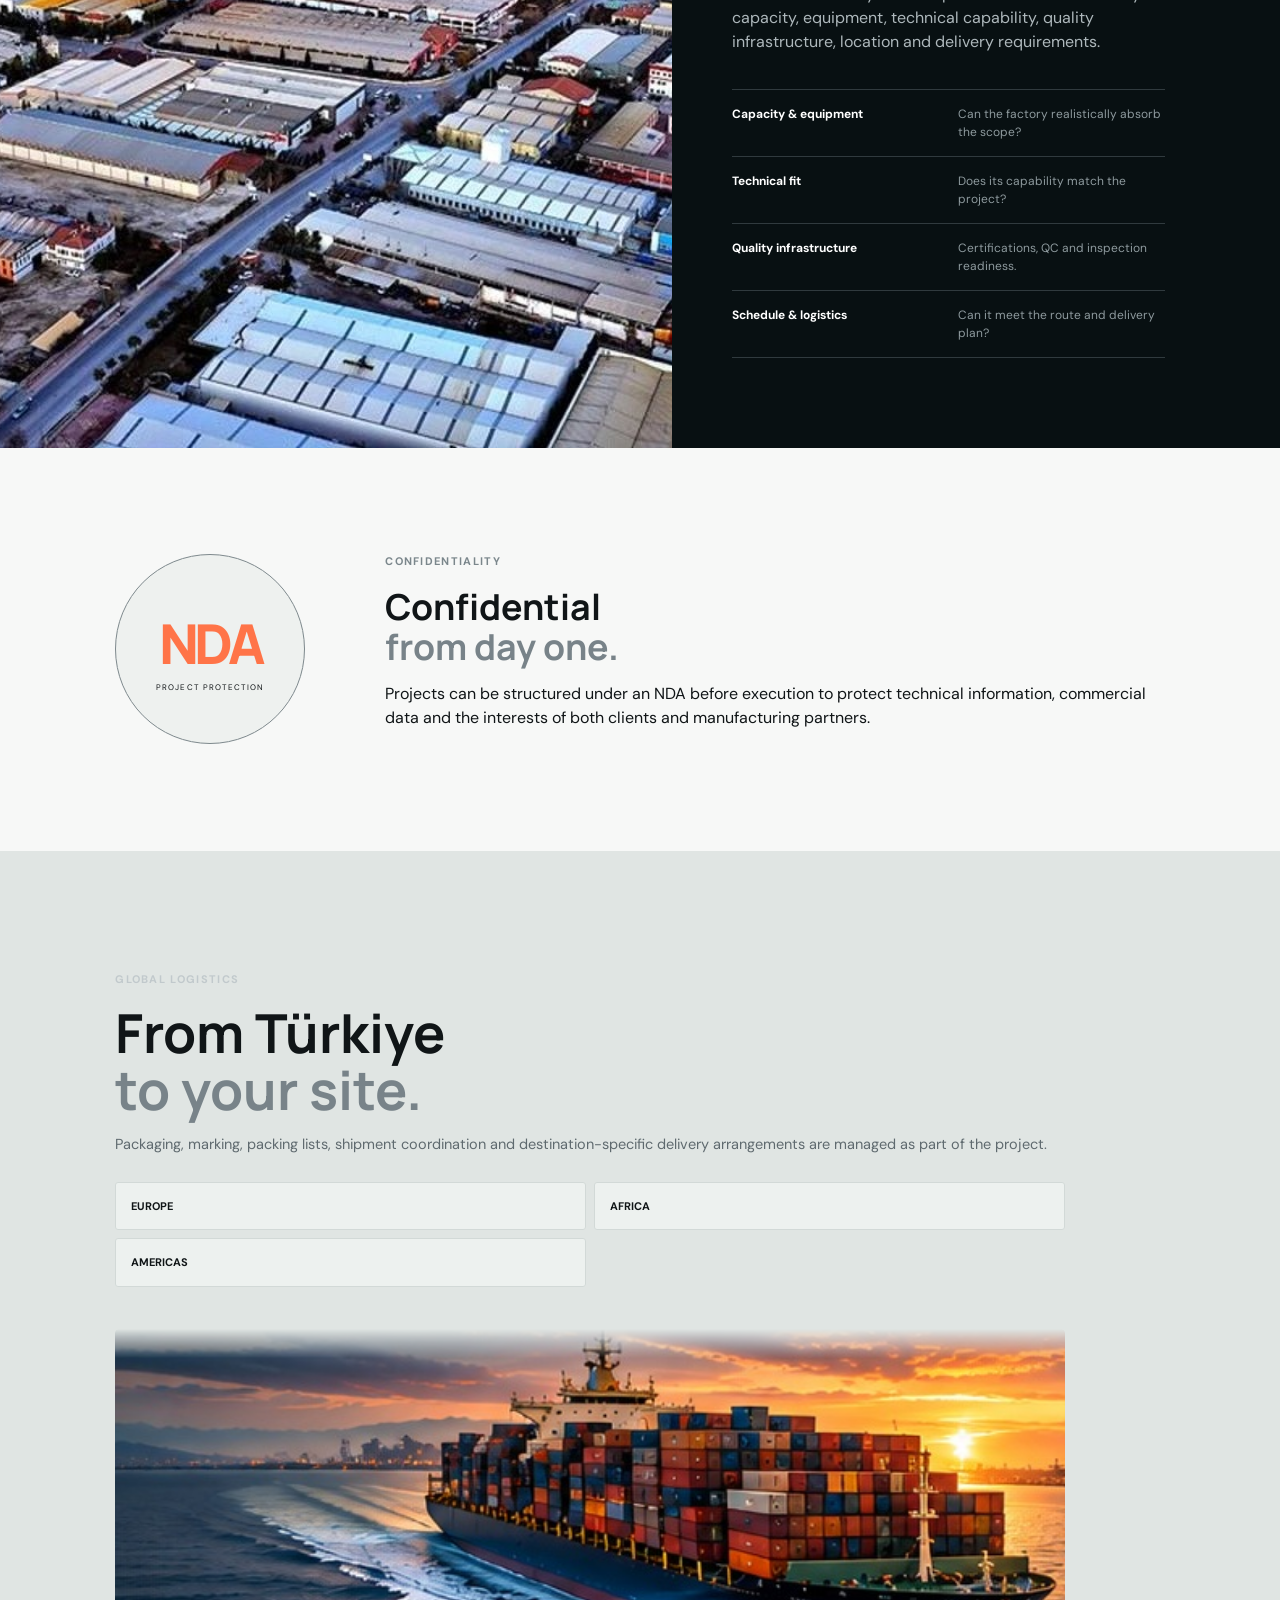
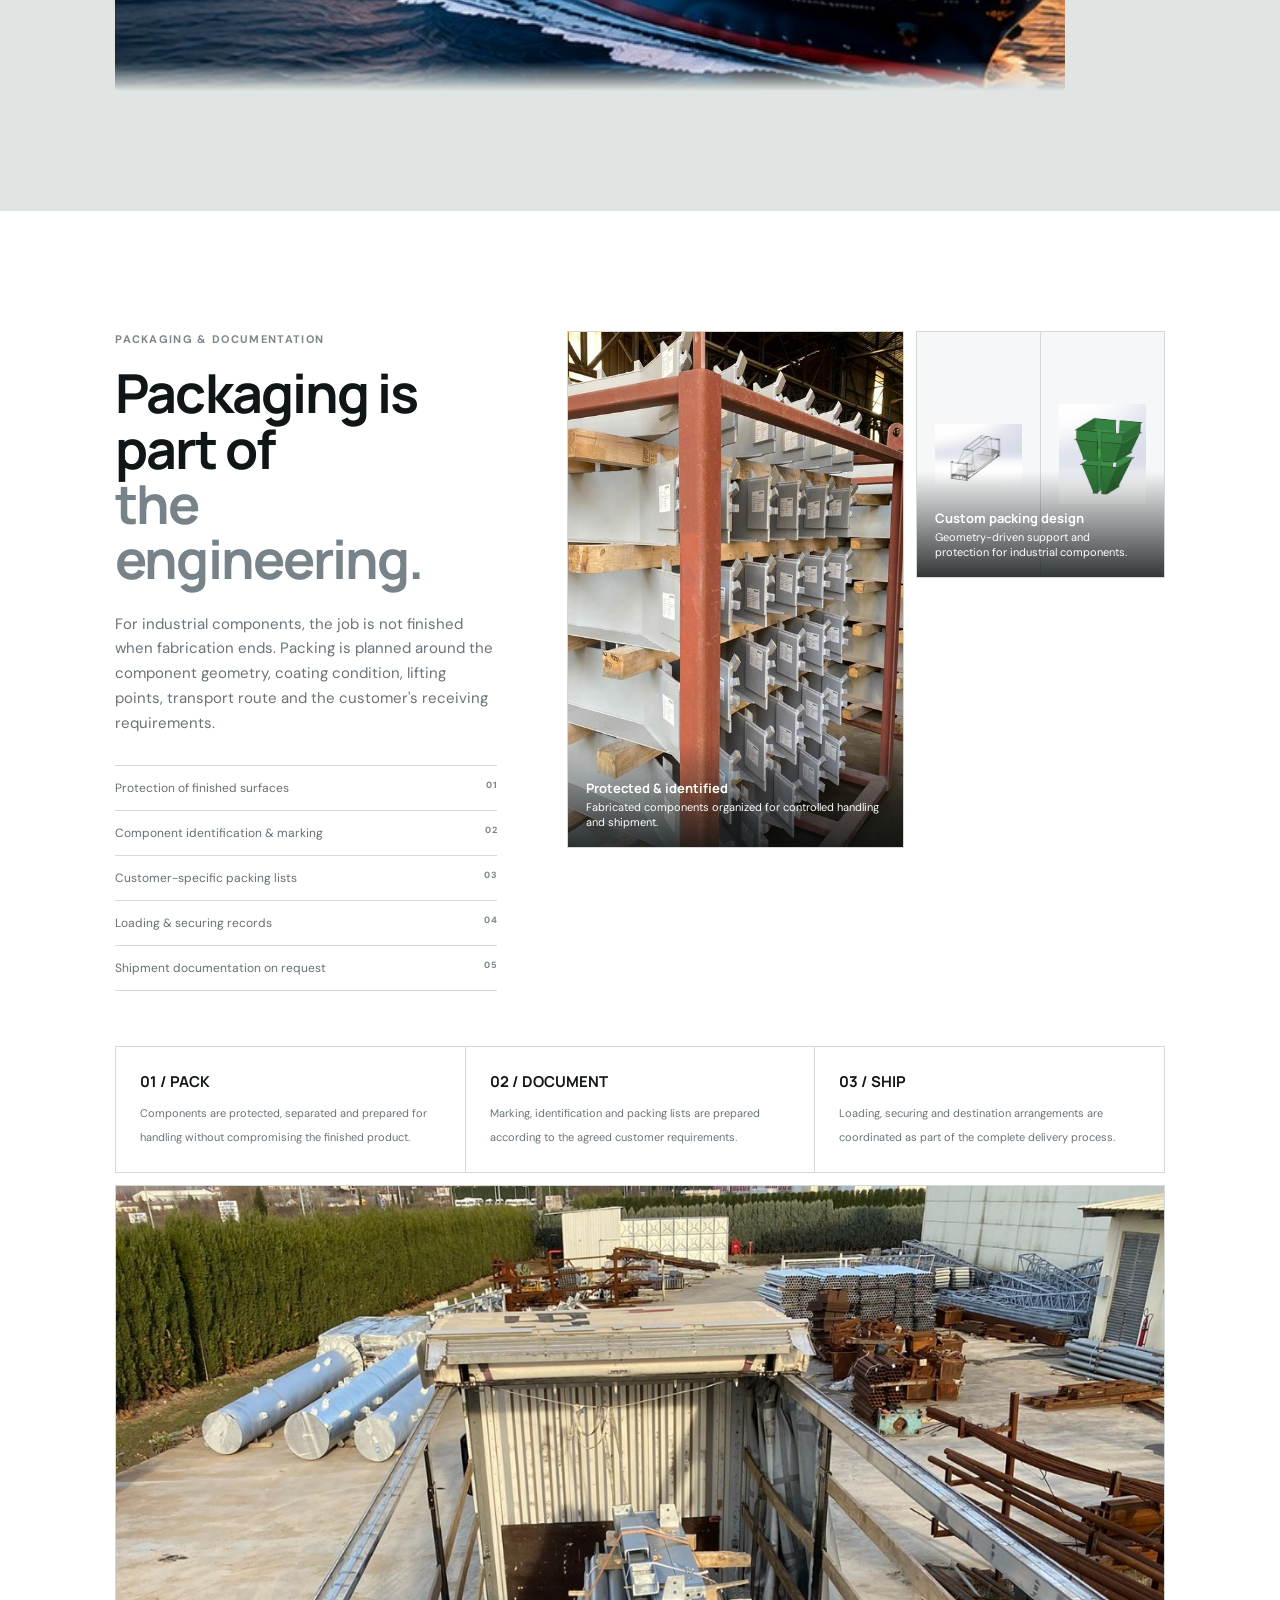
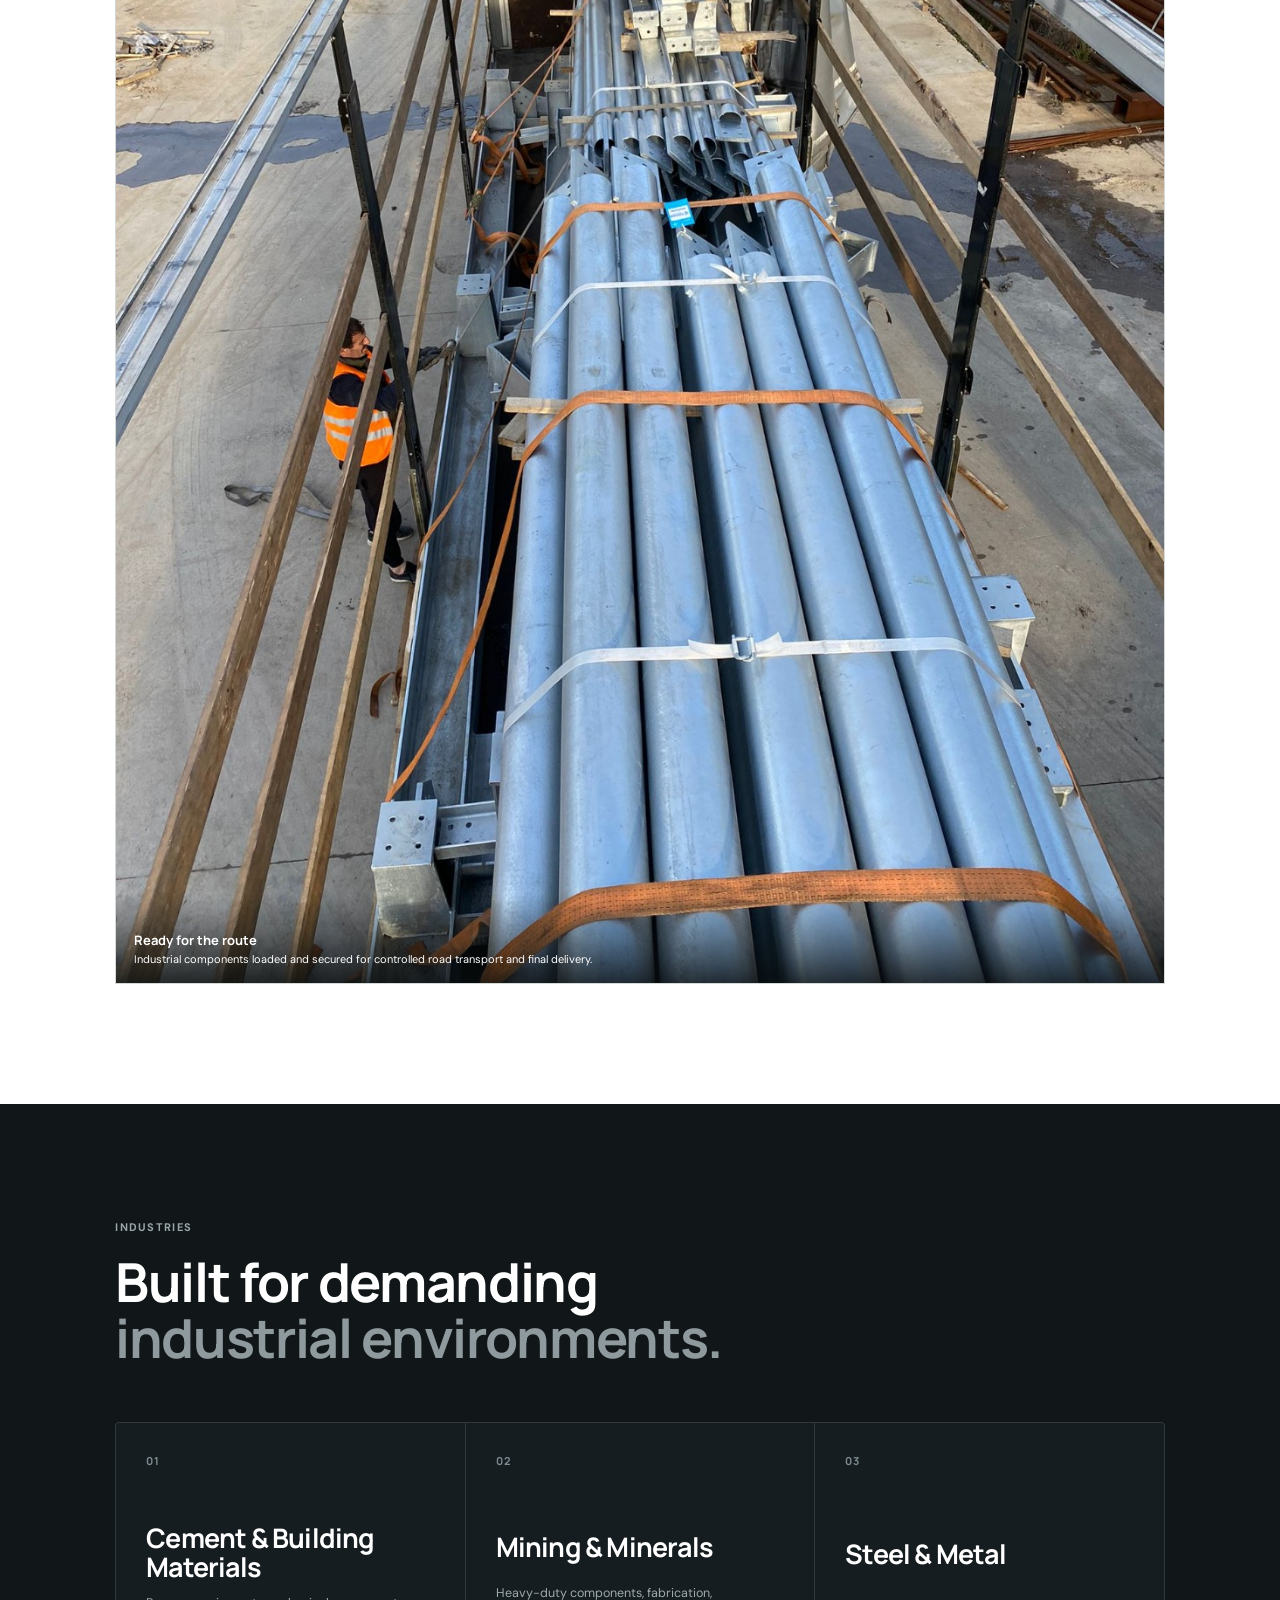
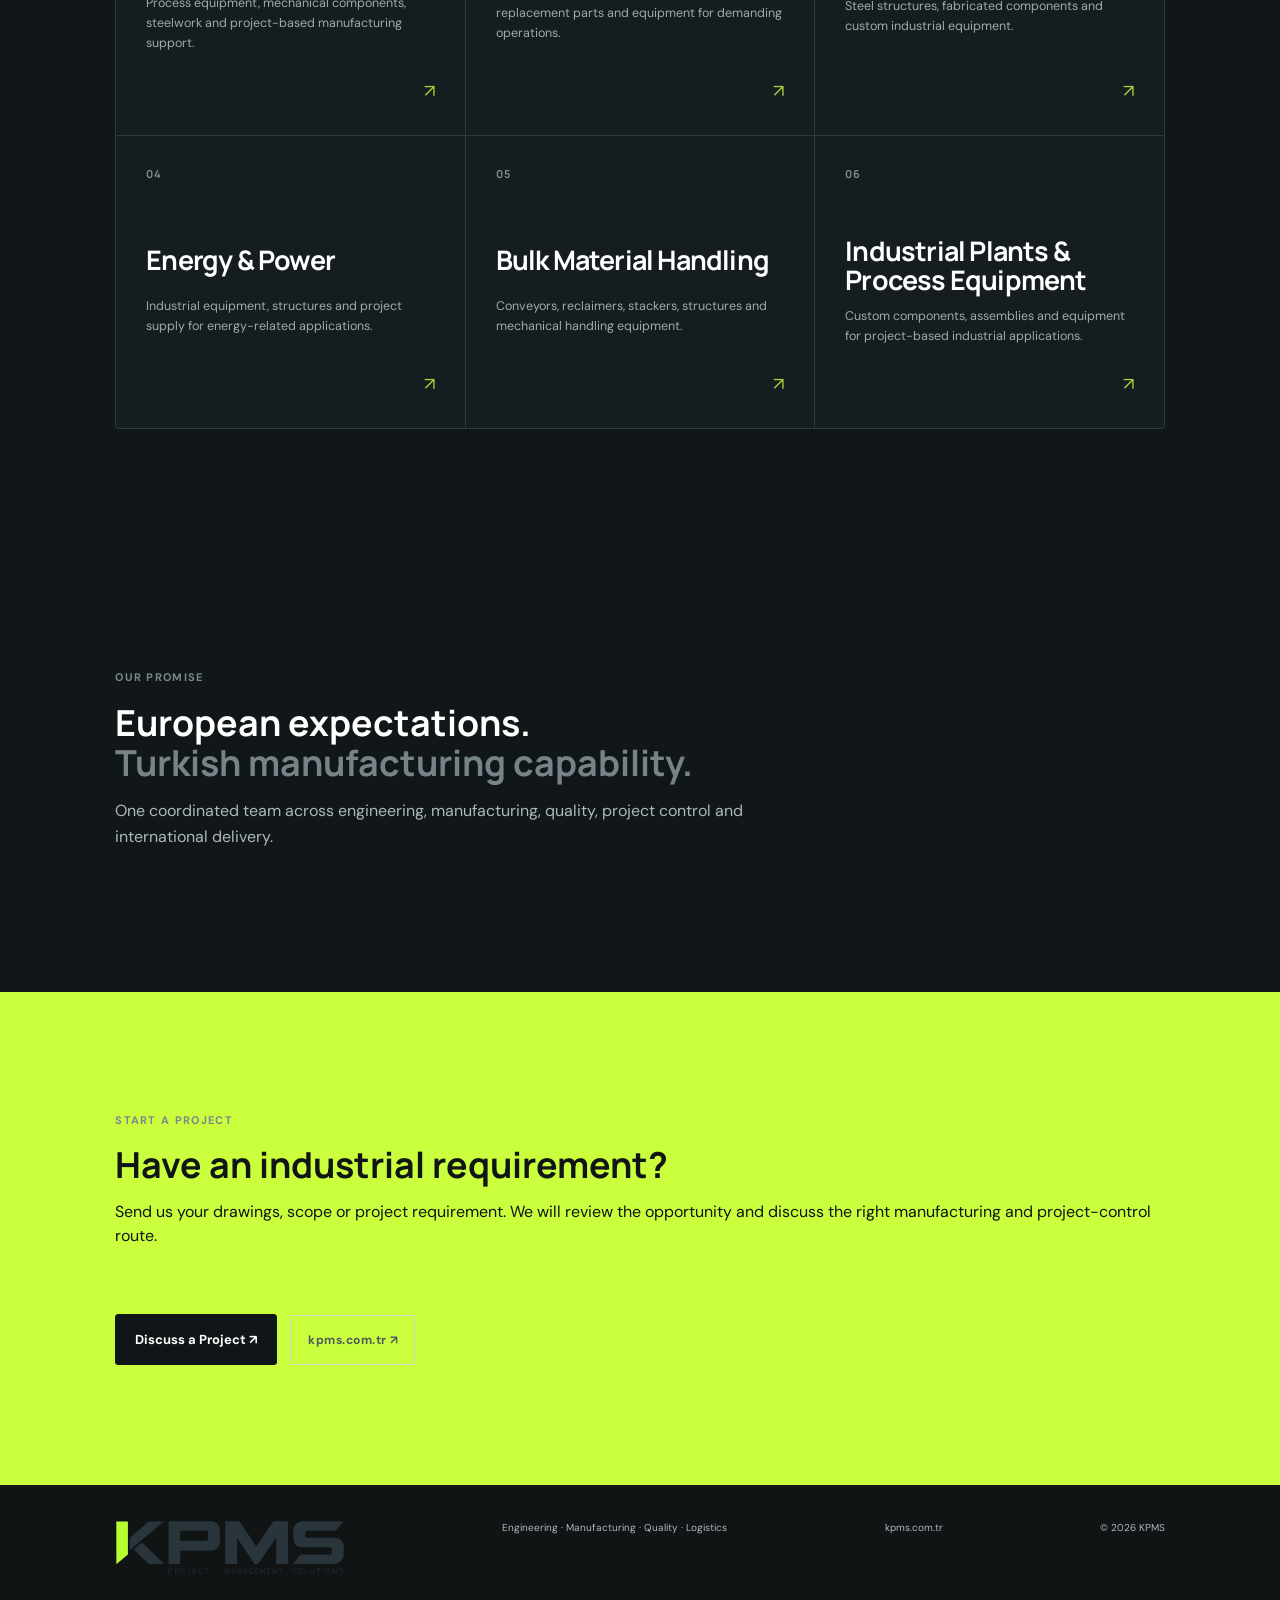
==== commit 340b3366: "Combine packing concept and custom packing visuals" ====
--- a/index.html
+++ b/index.html
@@ -79,6 +79,9 @@
   transition: transform .5s ease, filter .5s ease;
 }
 .packaging-card.large img { object-position: center; }
+.packaging-card.dual { min-height:245px; }
+.packaging-card.dual .dual-images { display:grid; grid-template-columns:1fr 1fr; height:100%; min-height:inherit; gap:1px; background:#d2d9d7; }
+.packaging-card.dual .dual-images img { min-width:0; }
 .packaging-card.cad img { object-fit: contain; background: #f5f7f8; padding: 18px; }
 .packaging-card:hover img { transform: scale(1.035); filter: saturate(.92); }
 .packaging-card figcaption {
@@ -157,12 +160,11 @@
         <img src="images/packing1.jpeg" alt="Fabricated industrial components protected and organized on transport racks">
         <figcaption><b>Protected &amp; identified</b>Fabricated components organized for controlled handling and shipment.</figcaption>
       </figure>
-      <figure class="packaging-card cad">
-        <img src="images/3d-packing-flat.jpeg" alt="3D packaging and transport concept drawing">
-        <figcaption><b>Packing concept</b>Transport and packing can be considered during the engineering stage.</figcaption>
-      </figure>
-      <figure class="packaging-card cad">
-        <img src="images/3d-packing.jpeg" alt="3D model of custom industrial packing arrangement">
+      <figure class="packaging-card cad dual">
+        <div class="dual-images">
+          <img src="images/3d-packing-flat.jpeg" alt="3D packaging and transport concept drawing">
+          <img src="images/3d-packing.jpeg" alt="3D model of custom industrial packing arrangement">
+        </div>
         <figcaption><b>Custom packing design</b>Geometry-driven support and protection for industrial components.</figcaption>
       </figure>
     </div>
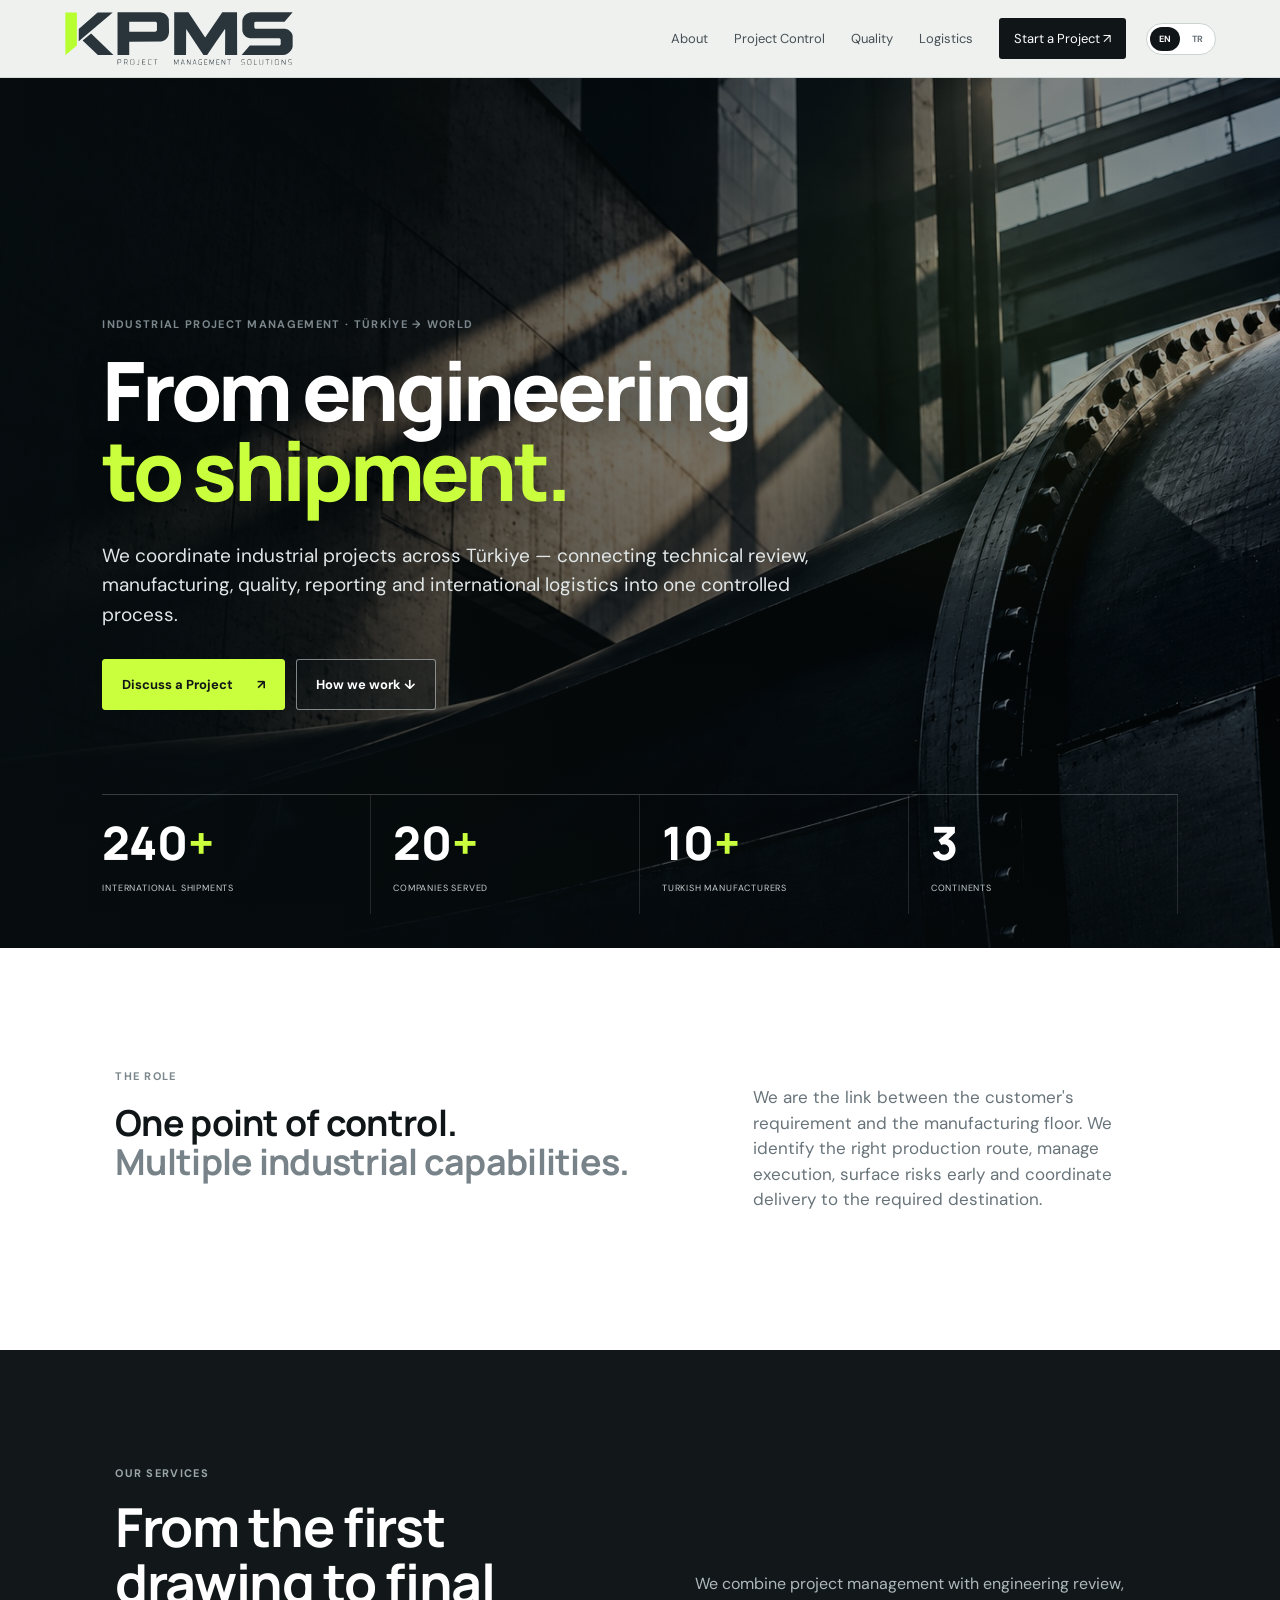
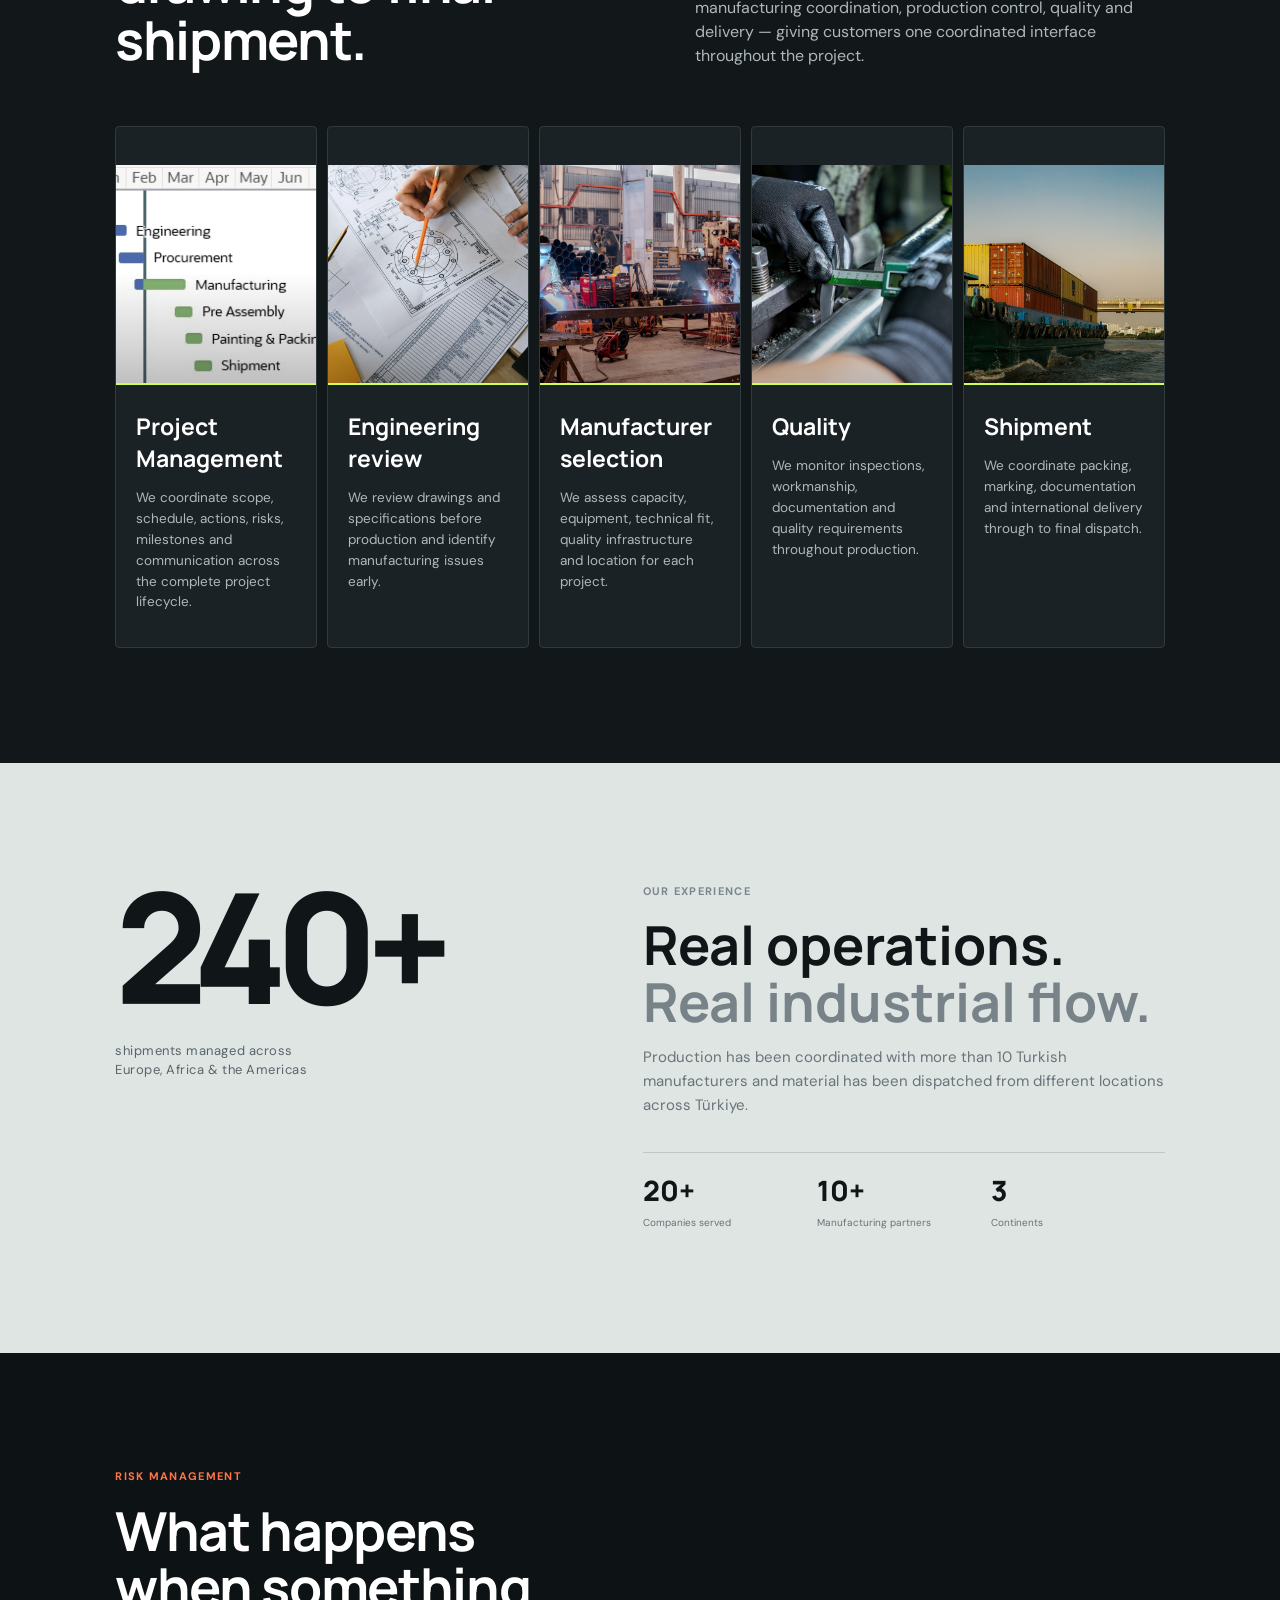
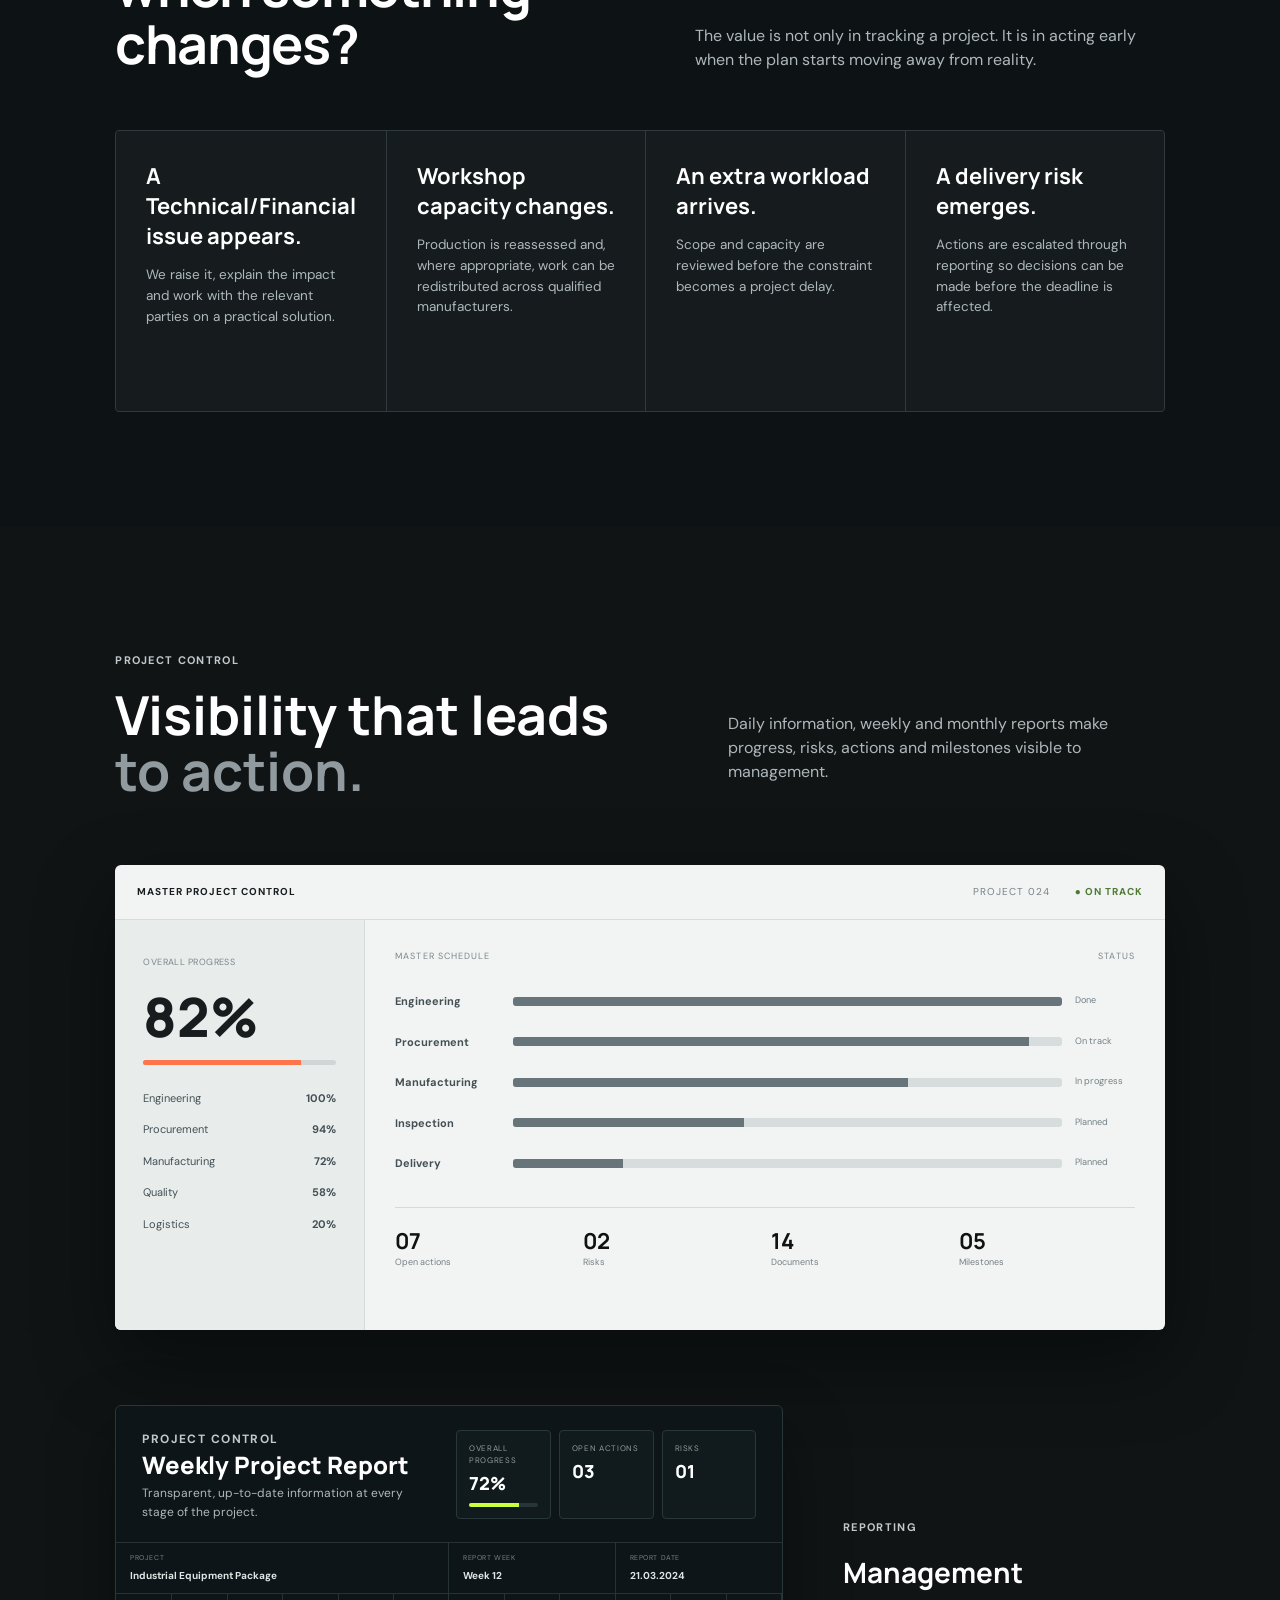
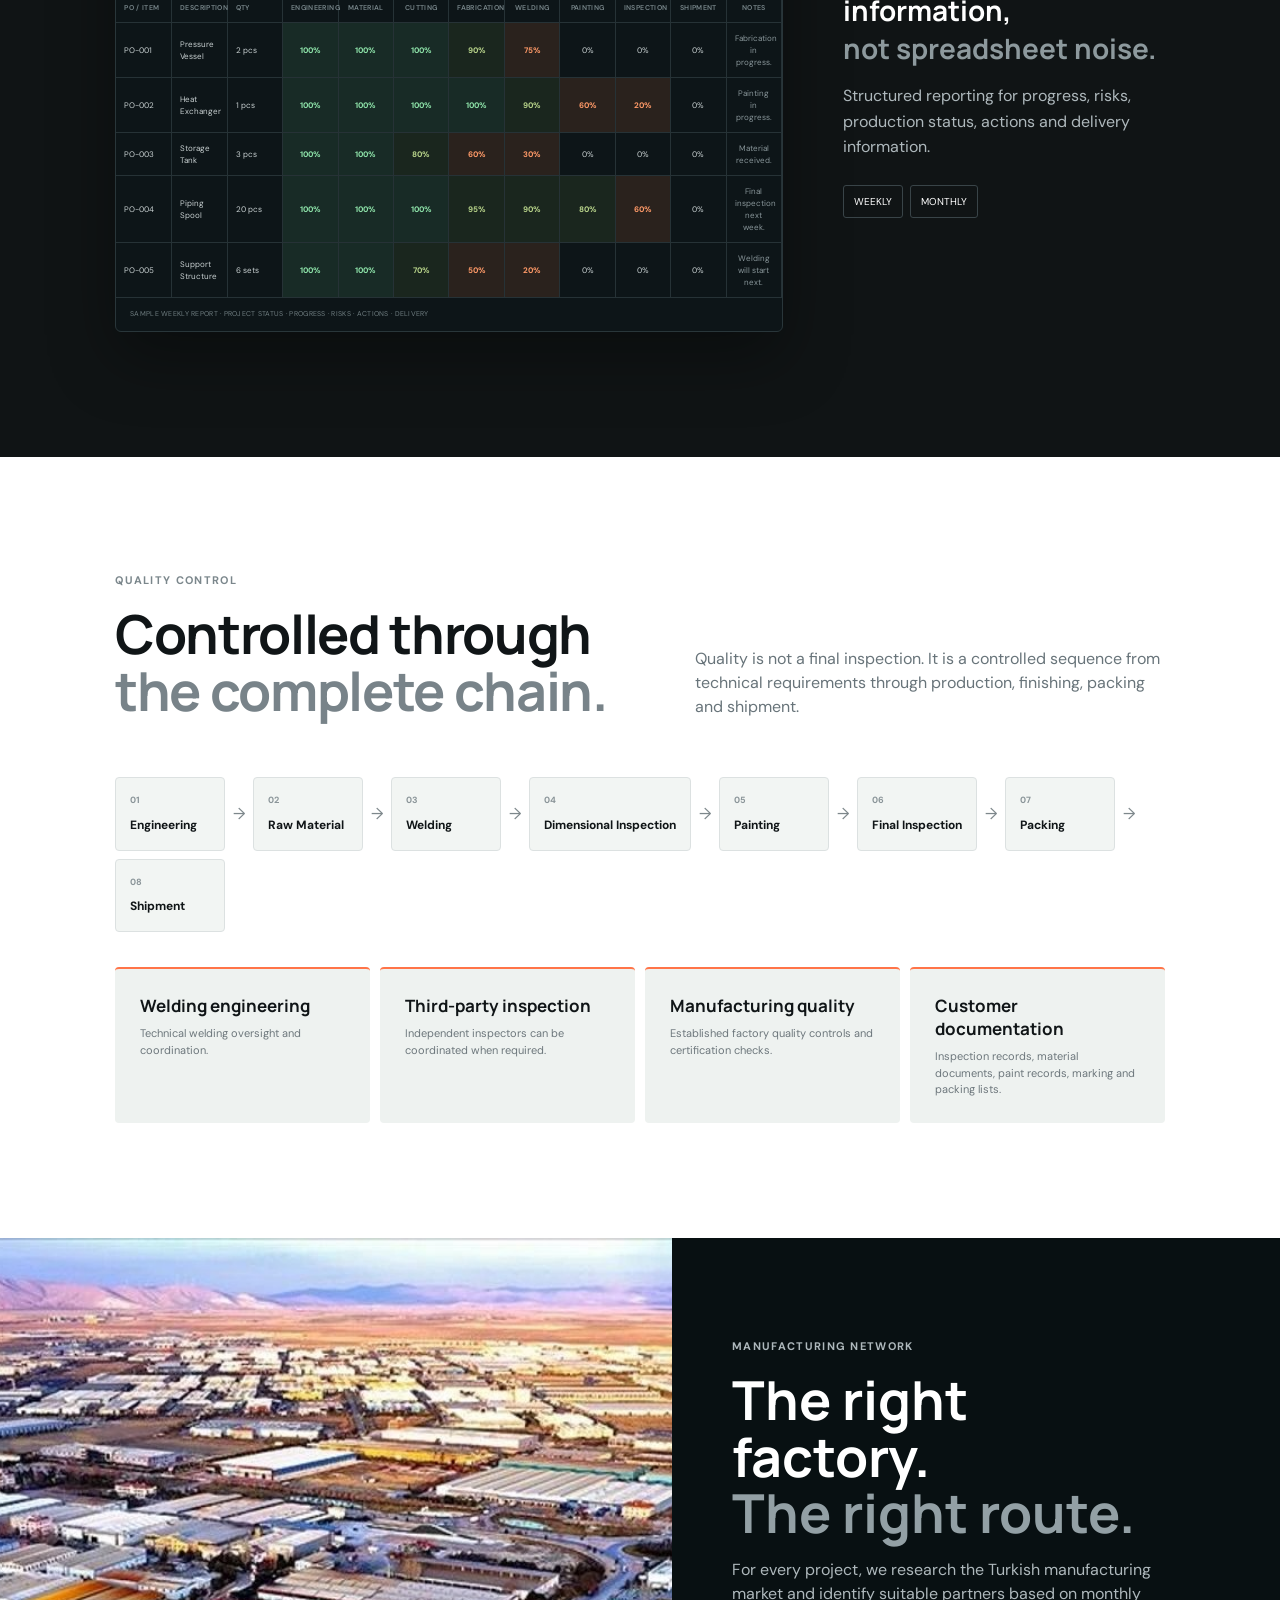
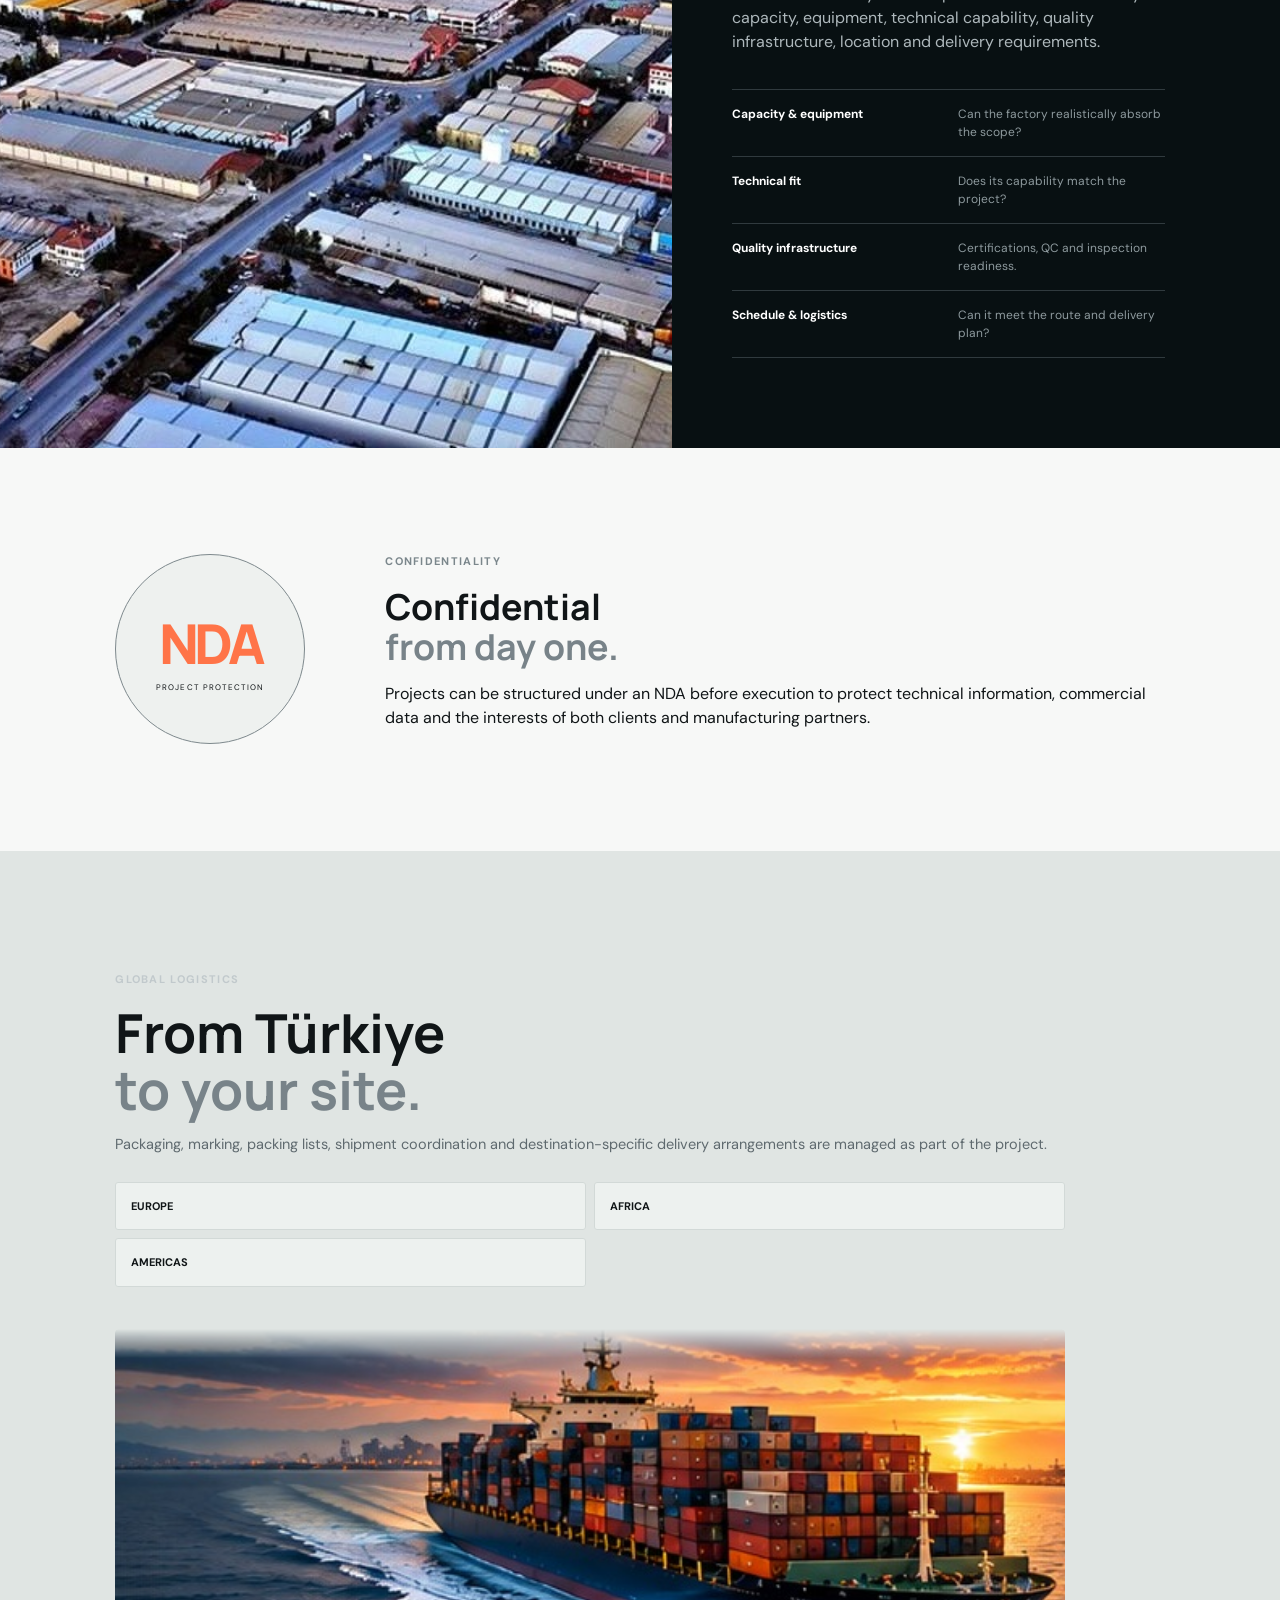
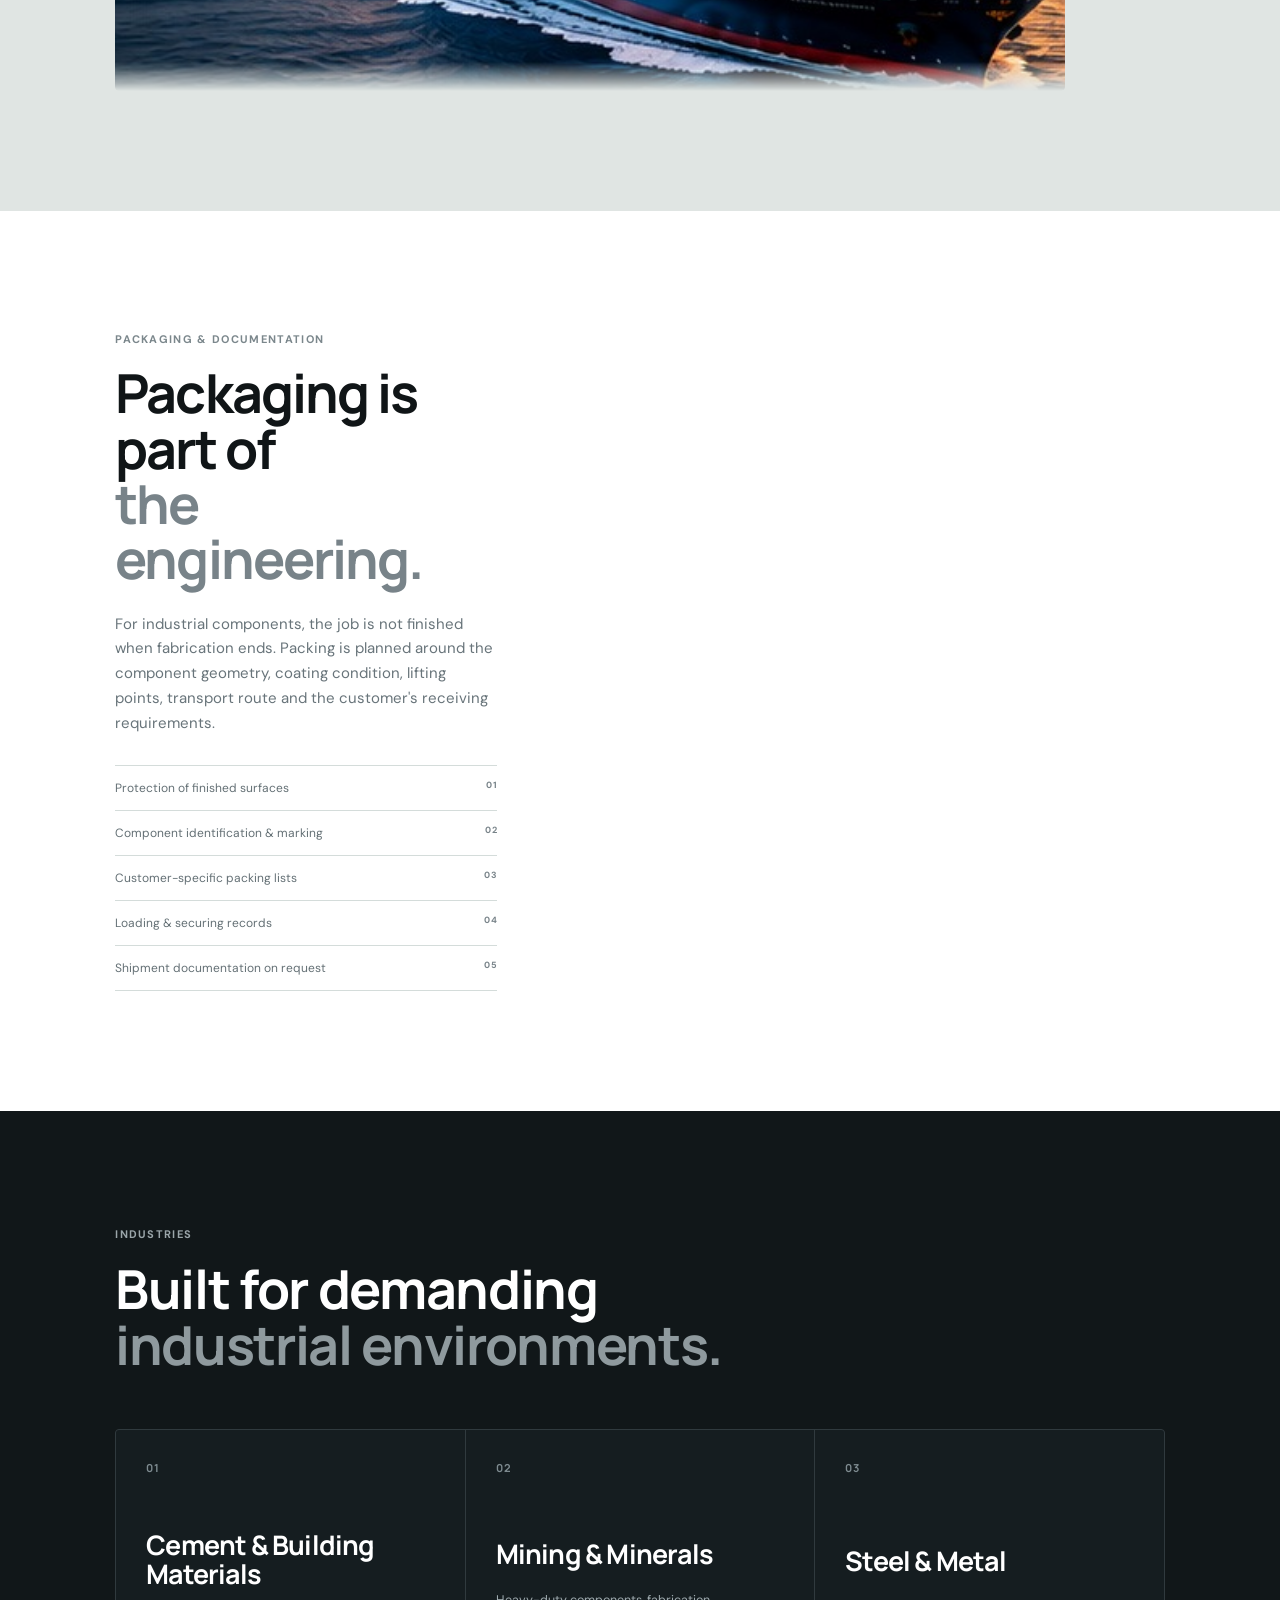
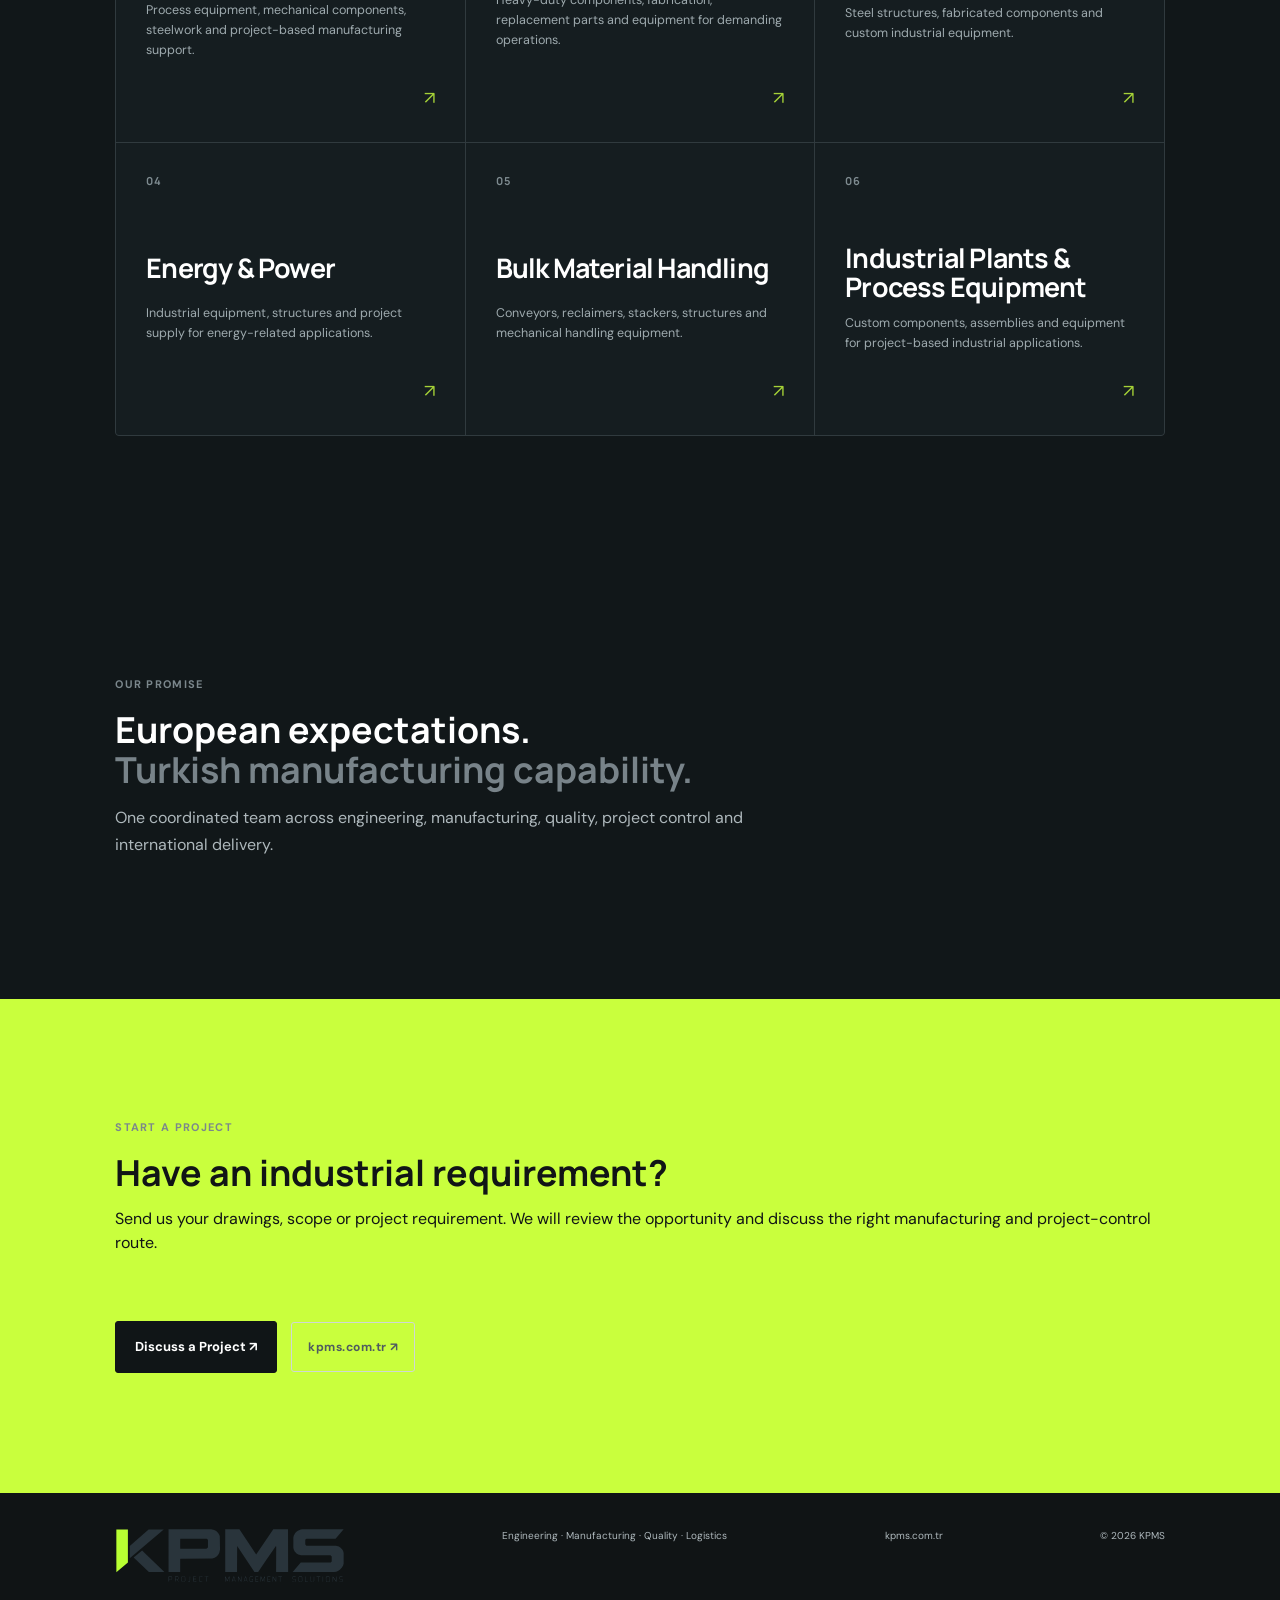
==== commit 58d48d4a: "Remove ready for the route packaging card" ====
--- a/index.html
+++ b/index.html
@@ -156,29 +156,7 @@
       </div>
     </div>
     <div class="packaging-visuals">
-      <figure class="packaging-card large">
-        <img src="images/packing1.jpeg" alt="Fabricated industrial components protected and organized on transport racks">
-        <figcaption><b>Protected &amp; identified</b>Fabricated components organized for controlled handling and shipment.</figcaption>
-      </figure>
-      <figure class="packaging-card cad dual">
-        <div class="dual-images">
-          <img src="images/3d-packing-flat.jpeg" alt="3D packaging and transport concept drawing">
-          <img src="images/3d-packing.jpeg" alt="3D model of custom industrial packing arrangement">
-        </div>
-        <figcaption><b>Custom packing design</b>Geometry-driven support and protection for industrial components.</figcaption>
-      </figure>
-    </div>
-  </div>
-  <div class="packaging-note">
-    <div><b>01 / PACK</b><span>Components are protected, separated and prepared for handling without compromising the finished product.</span></div>
-    <div><b>02 / DOCUMENT</b><span>Marking, identification and packing lists are prepared according to the agreed customer requirements.</span></div>
-    <div><b>03 / SHIP</b><span>Loading, securing and destination arrangements are coordinated as part of the complete delivery process.</span></div>
-  </div>
-  <div style="margin-top:12px;display:grid;grid-template-columns:1fr;">
-    <figure class="packaging-card" style="min-height:420px;margin:0;">
-      <img src="images/packing2.jpeg" alt="Industrial steel components loaded and secured for road transport" style="object-position:center 55%;">
-      <figcaption><b>Ready for the route</b>Industrial components loaded and secured for controlled road transport and final delivery.</figcaption>
-    </figure>
+      
   </div>
 </section>
 <section class="industries section"><div class="section-head"><div><p class="kicker">INDUSTRIES</p><h2>Built for demanding<br><span>industrial environments.</span></h2></div></div><div class="industry-grid"><article><b>01</b><h3>Cement &amp; Building Materials</h3><p>Process equipment, mechanical components, steelwork and project-based manufacturing support.</p></article><article><b>02</b><h3>Mining &amp; Minerals</h3><p>Heavy-duty components, fabrication, replacement parts and equipment for demanding operations.</p></article><article><b>03</b><h3>Steel &amp; Metal</h3><p>Steel structures, fabricated components and custom industrial equipment.</p></article><article><b>04</b><h3>Energy &amp; Power</h3><p>Industrial equipment, structures and project supply for energy-related applications.</p></article><article><b>05</b><h3>Bulk Material Handling</h3><p>Conveyors, reclaimers, stackers, structures and mechanical handling equipment.</p></article><article><b>06</b><h3>Industrial Plants &amp; Process Equipment</h3><p>Custom components, assemblies and equipment for project-based industrial applications.</p></article></div></section>
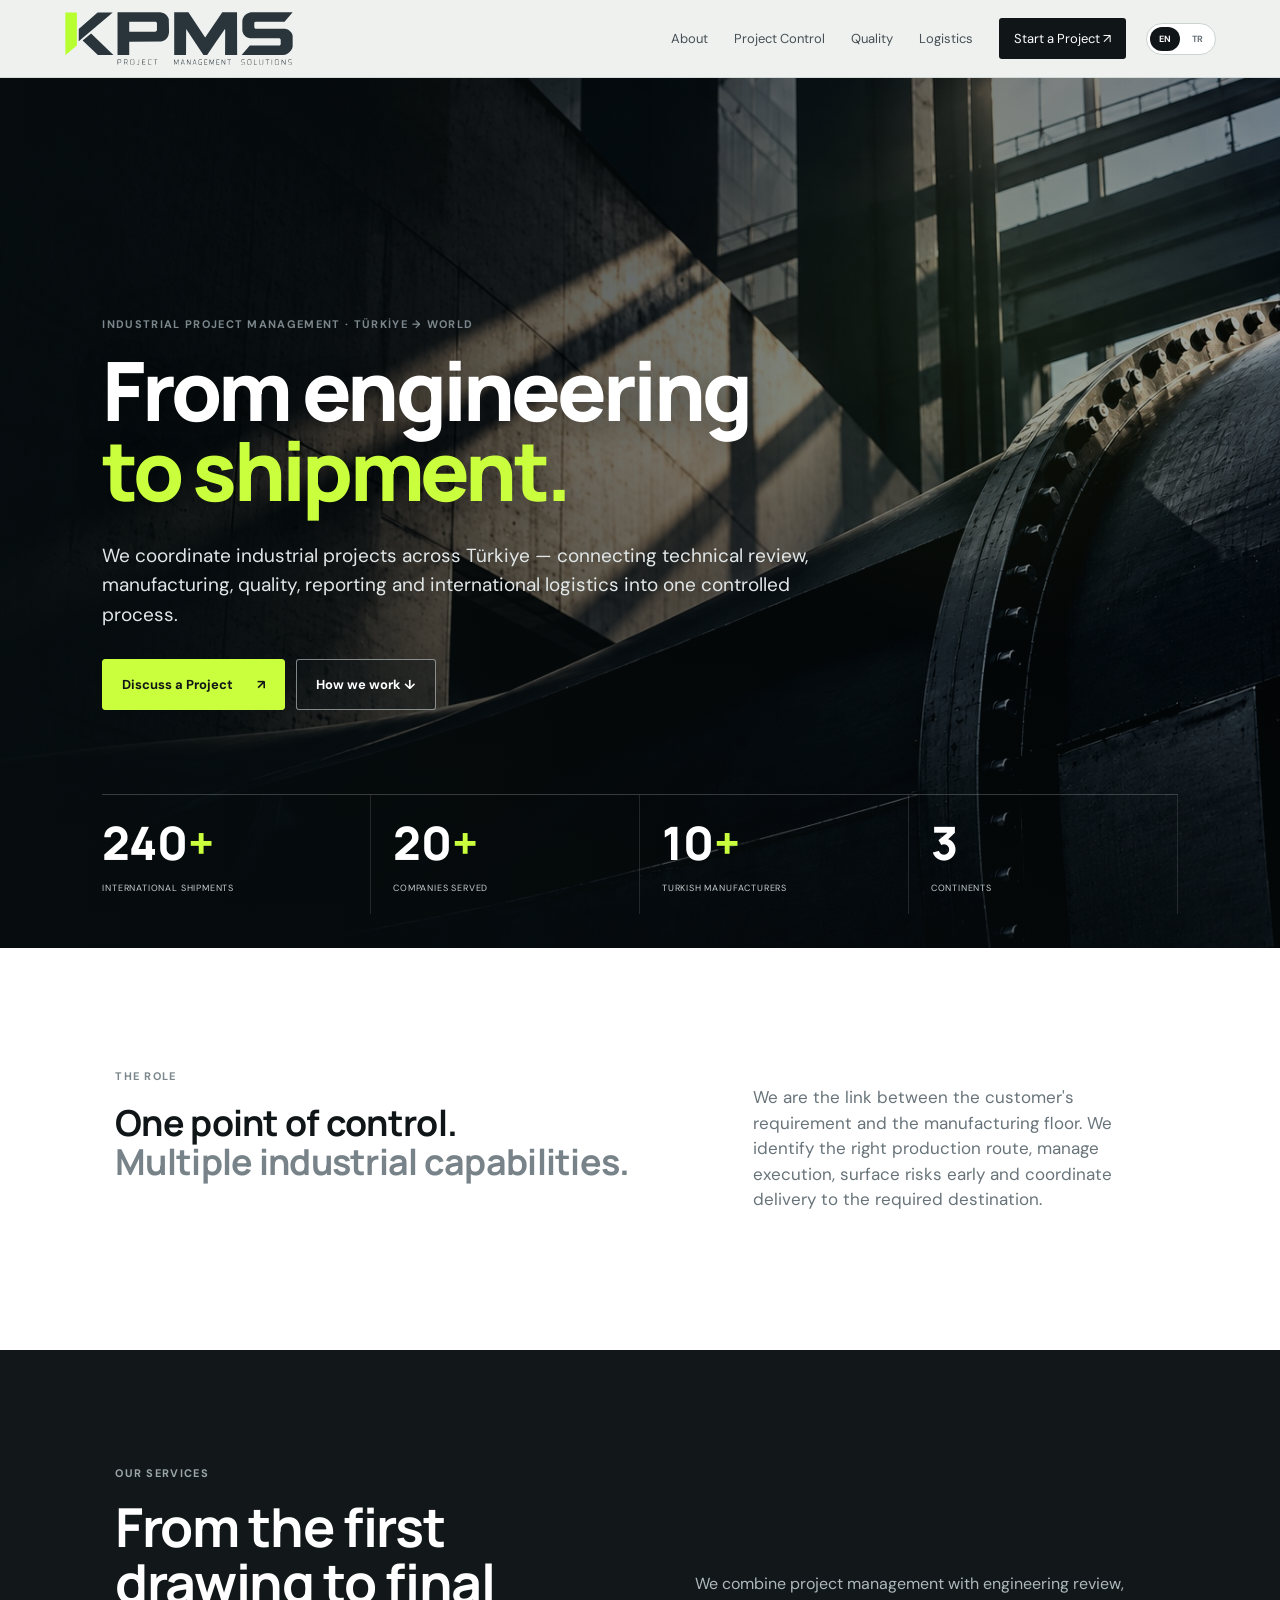
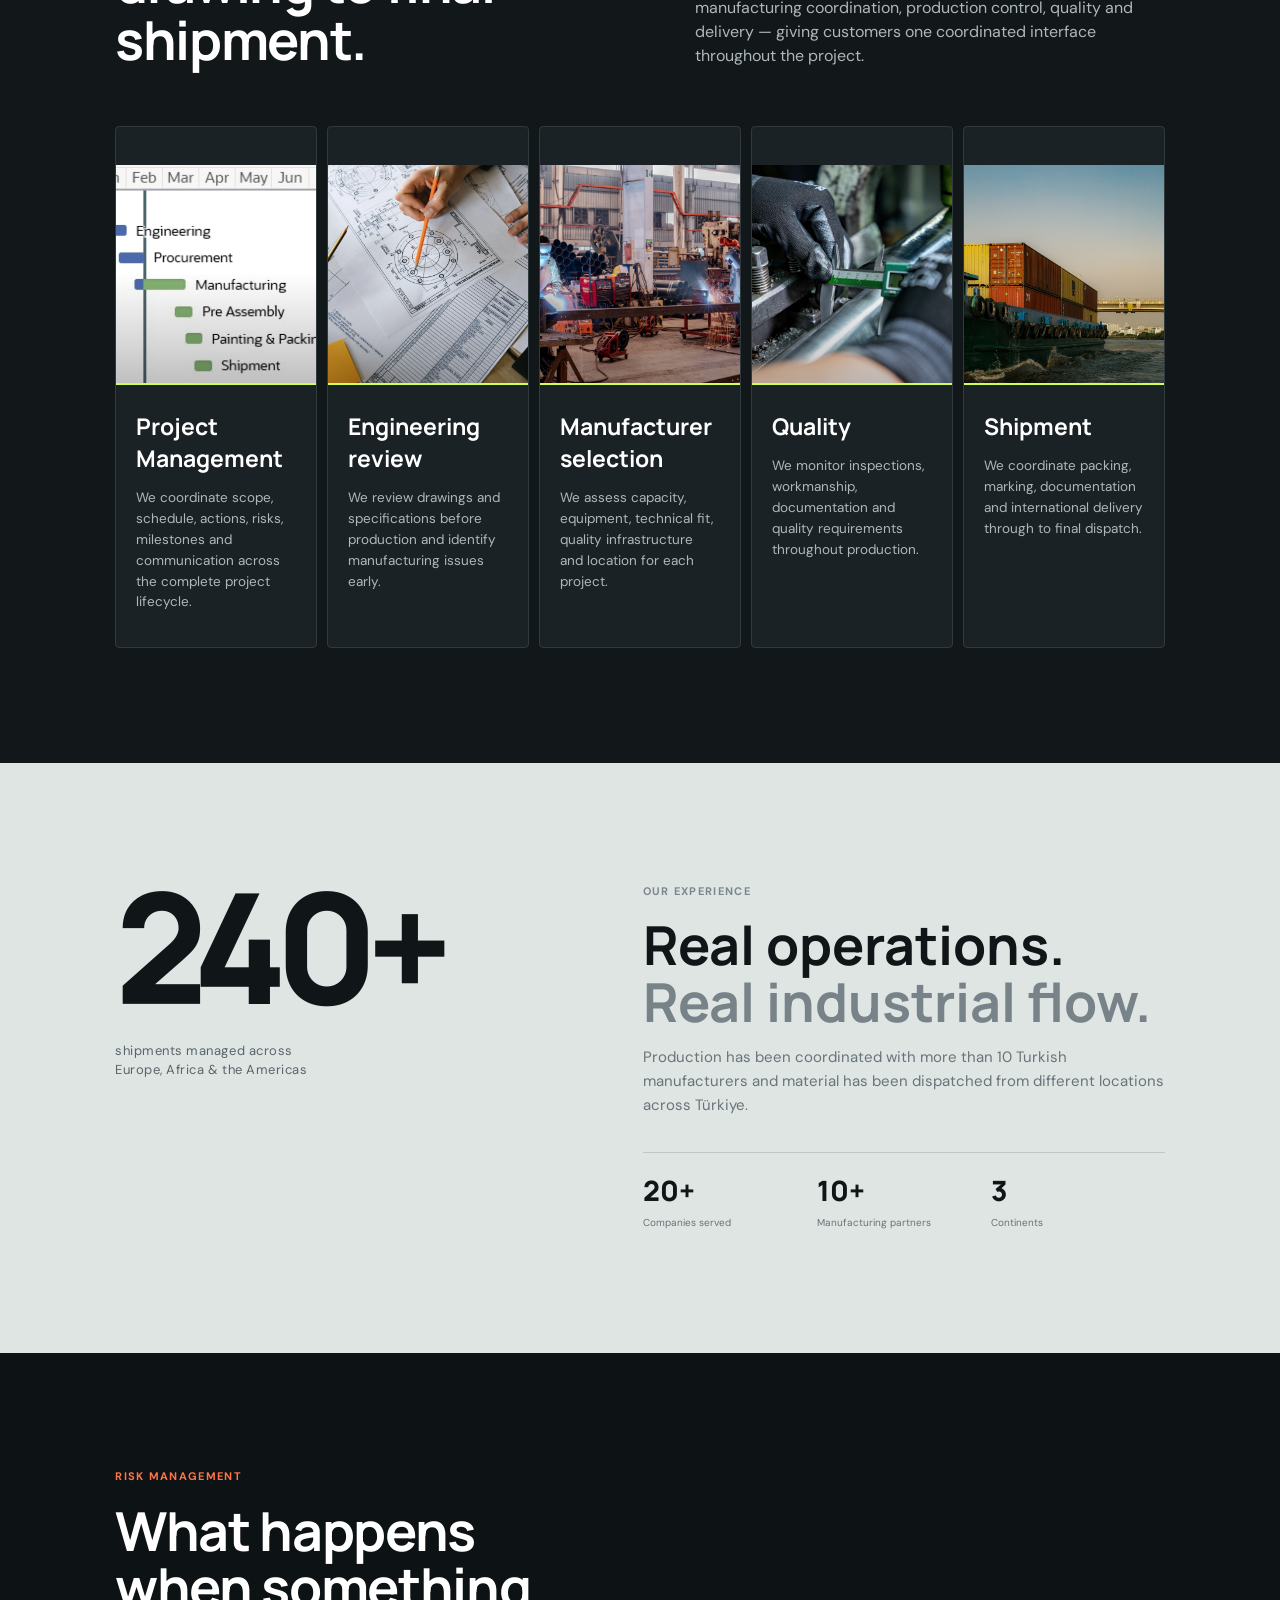
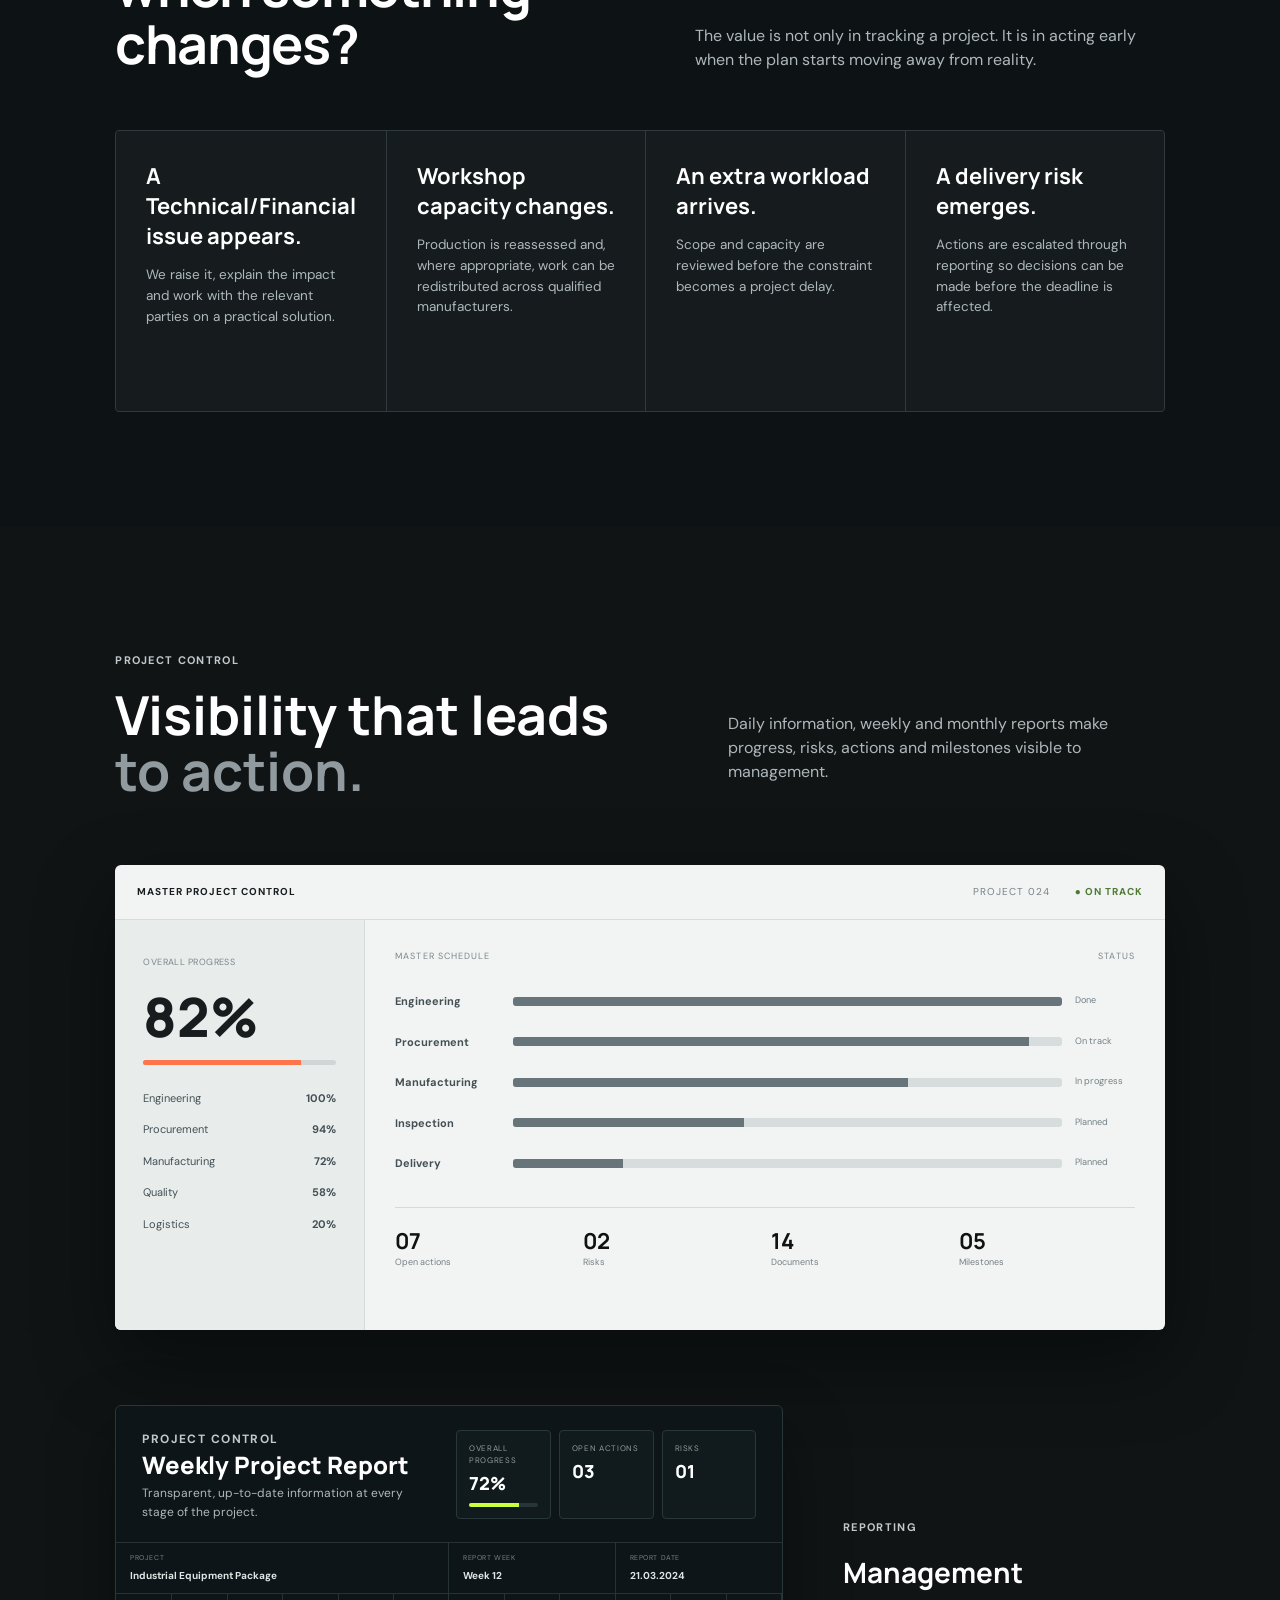
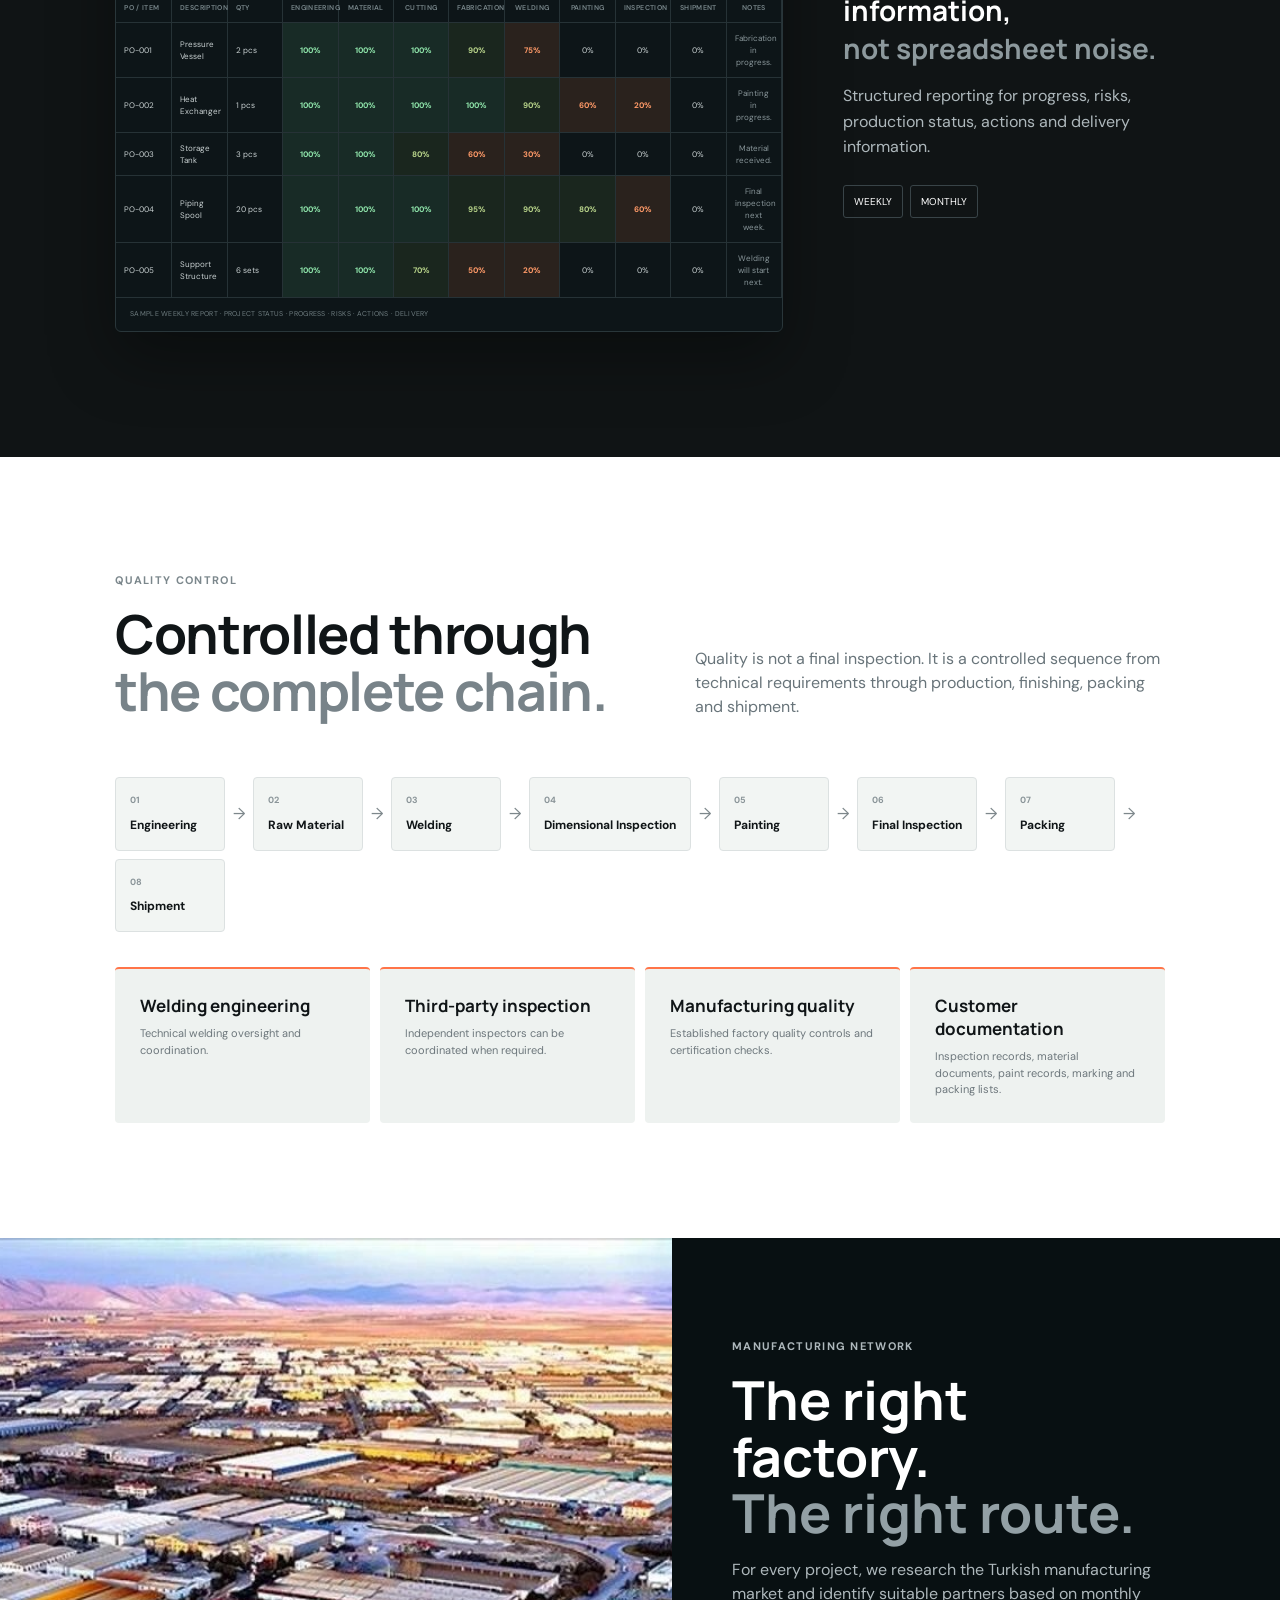
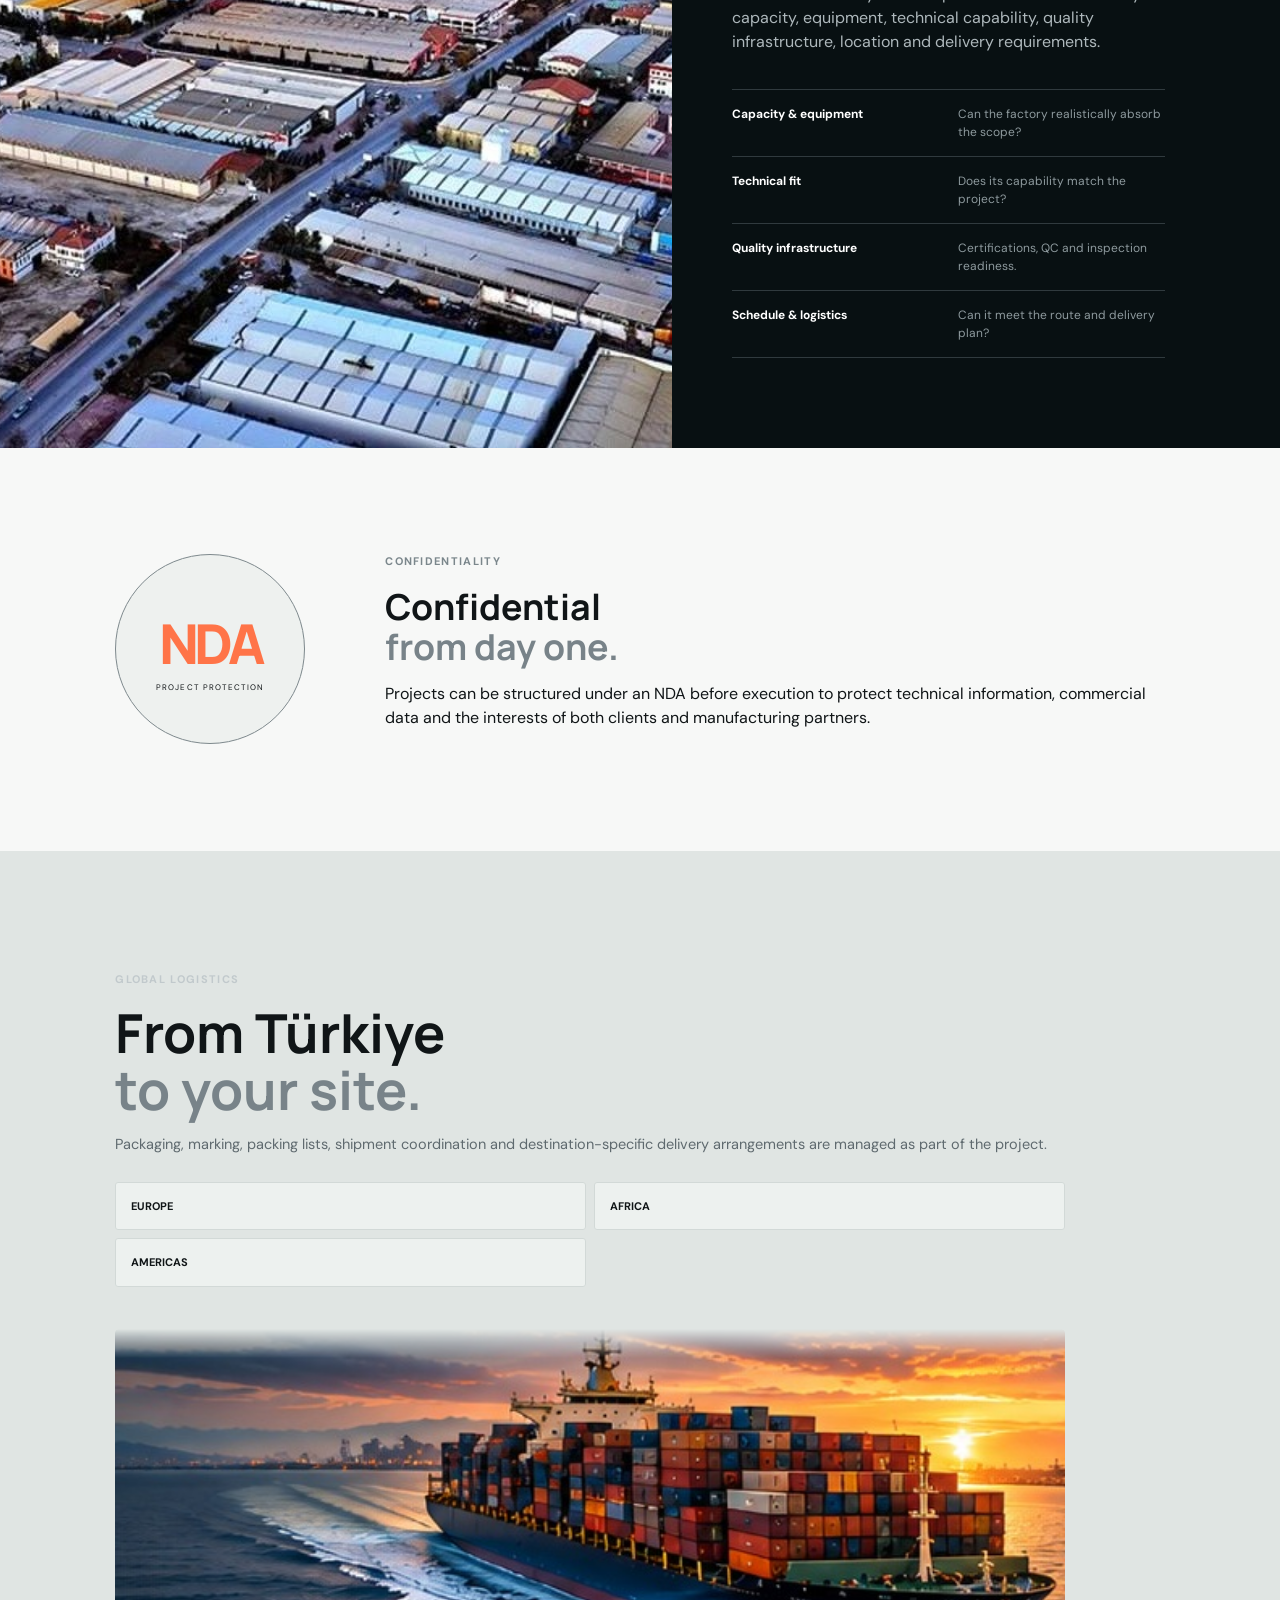
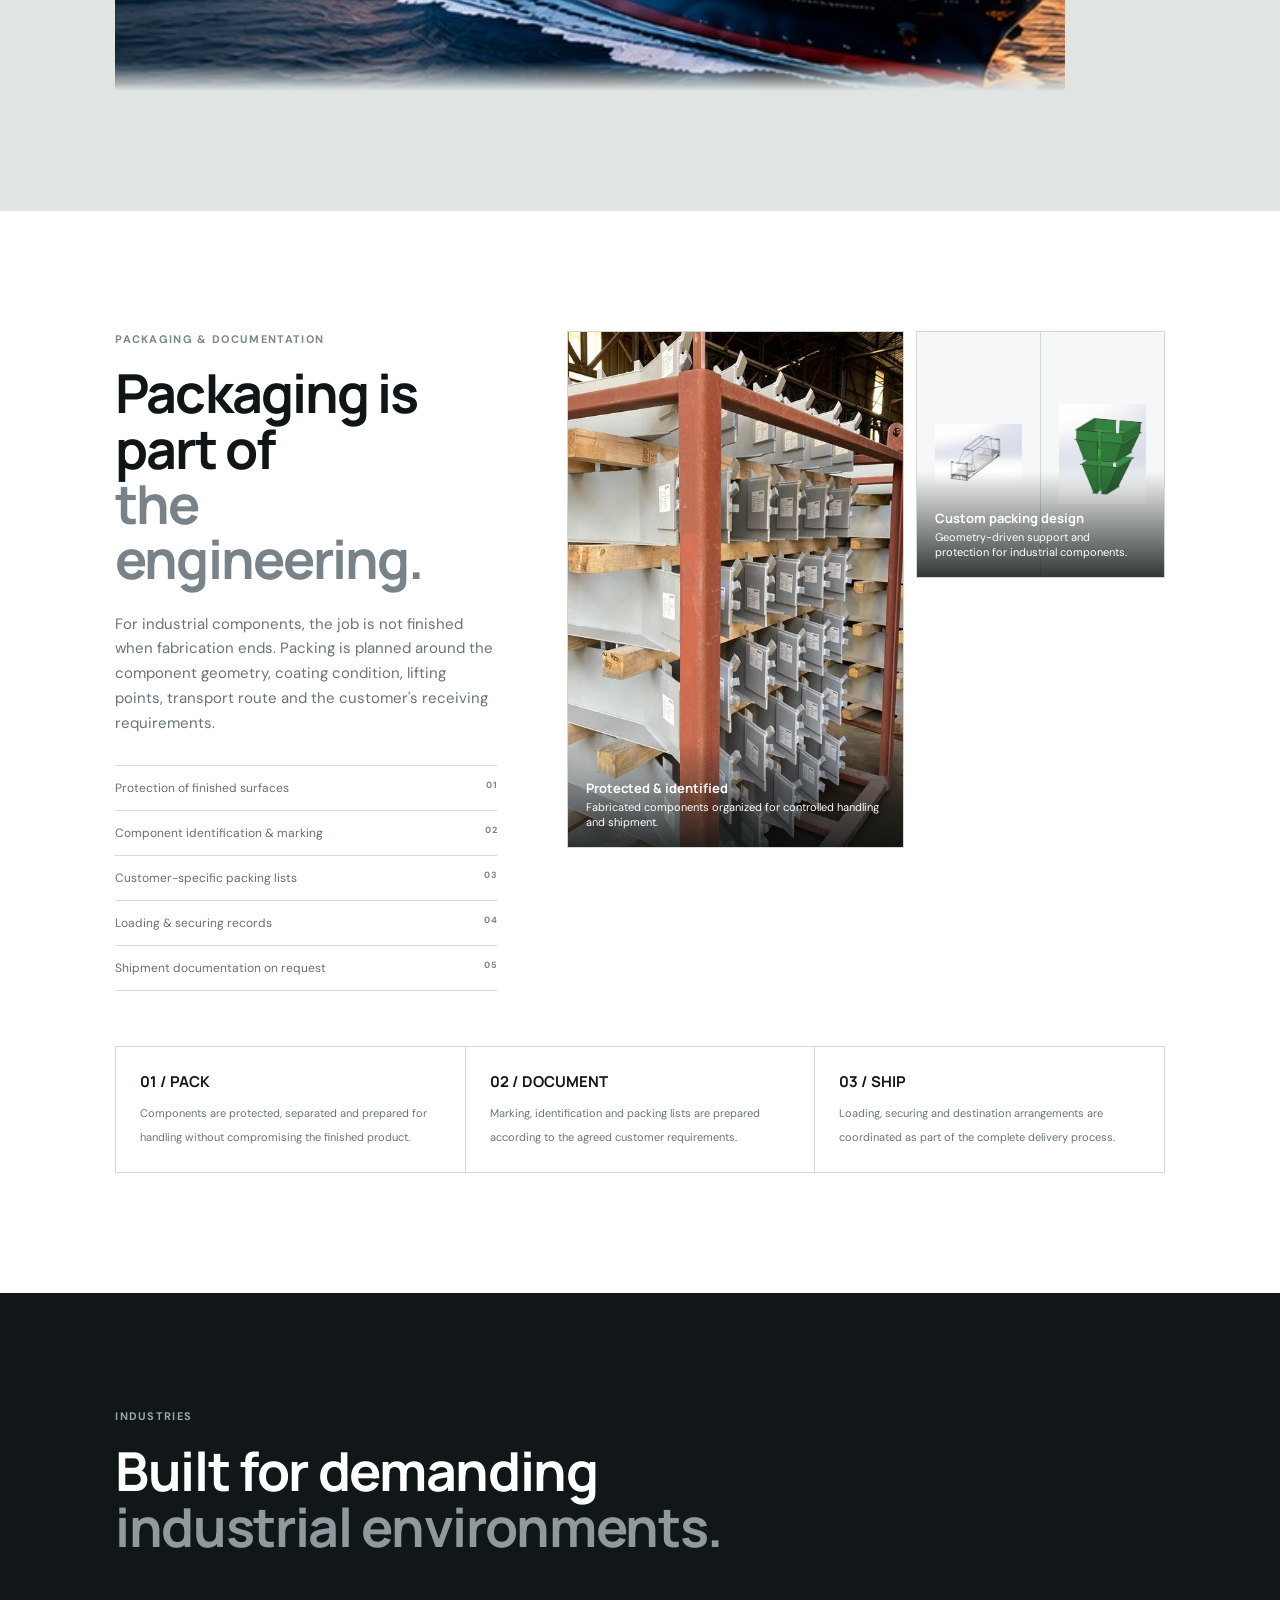
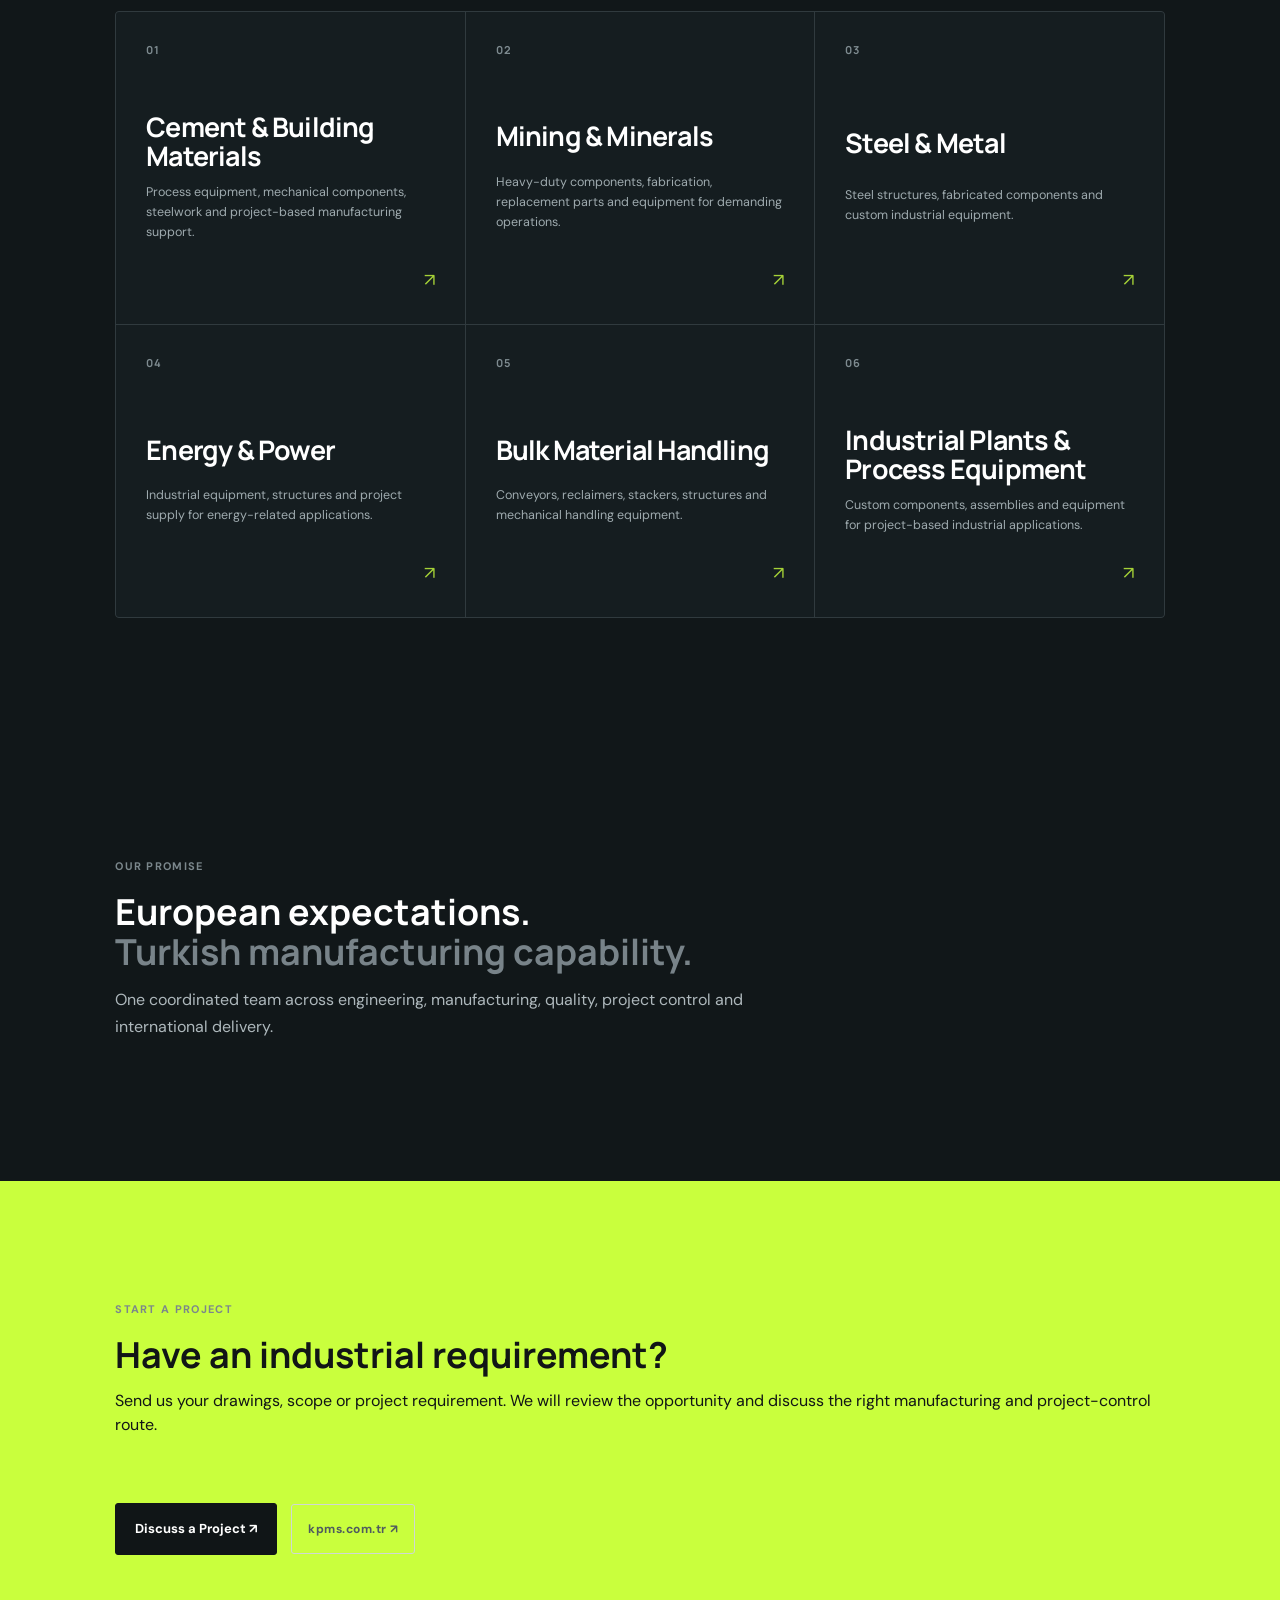
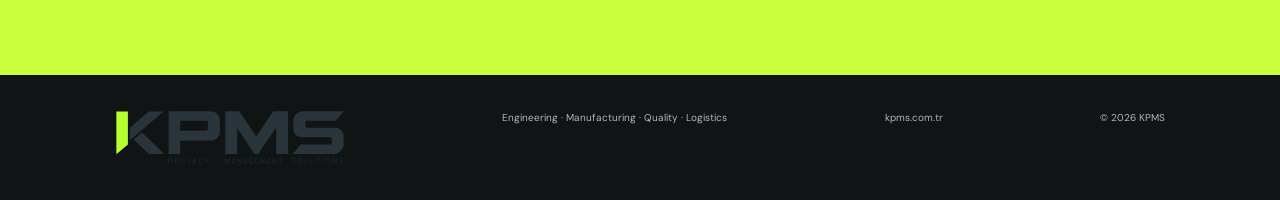
==== commit aaf9cd04: "Repair packaging and industries sections" ====
--- a/index.html
+++ b/index.html
@@ -156,10 +156,36 @@
       </div>
     </div>
     <div class="packaging-visuals">
-      
+      <figure class="packaging-card large">
+        <img src="images/packing1.jpeg" alt="Protected and identified industrial components">
+        <figcaption><b>Protected &amp; identified</b>Fabricated components organized for controlled handling and shipment.</figcaption>
+      </figure>
+      <figure class="packaging-card cad dual">
+        <div class="dual-images">
+          <img src="images/3d-packing-flat.jpeg" alt="Custom packing design technical drawing">
+          <img src="images/3d-packing.jpeg" alt="Custom packing design 3D model">
+        </div>
+        <figcaption><b>Custom packing design</b>Geometry-driven support and protection for industrial components.</figcaption>
+      </figure>
+    </div>
+  </div>
+  <div class="packaging-note">
+    <div><b>01 / PACK</b><span>Components are protected, separated and prepared for handling without compromising the finished product.</span></div>
+    <div><b>02 / DOCUMENT</b><span>Marking, identification and packing lists are prepared according to the agreed customer requirements.</span></div>
+    <div><b>03 / SHIP</b><span>Loading, securing and destination arrangements are coordinated as part of the complete delivery process.</span></div>
   </div>
 </section>
-<section class="industries section"><div class="section-head"><div><p class="kicker">INDUSTRIES</p><h2>Built for demanding<br><span>industrial environments.</span></h2></div></div><div class="industry-grid"><article><b>01</b><h3>Cement &amp; Building Materials</h3><p>Process equipment, mechanical components, steelwork and project-based manufacturing support.</p></article><article><b>02</b><h3>Mining &amp; Minerals</h3><p>Heavy-duty components, fabrication, replacement parts and equipment for demanding operations.</p></article><article><b>03</b><h3>Steel &amp; Metal</h3><p>Steel structures, fabricated components and custom industrial equipment.</p></article><article><b>04</b><h3>Energy &amp; Power</h3><p>Industrial equipment, structures and project supply for energy-related applications.</p></article><article><b>05</b><h3>Bulk Material Handling</h3><p>Conveyors, reclaimers, stackers, structures and mechanical handling equipment.</p></article><article><b>06</b><h3>Industrial Plants &amp; Process Equipment</h3><p>Custom components, assemblies and equipment for project-based industrial applications.</p></article></div></section>
+<section class="industries section">
+  <div class="section-head"><div><p class="kicker">INDUSTRIES</p><h2>Built for demanding<br><span>industrial environments.</span></h2></div></div>
+  <div class="industry-grid">
+    <article><b>01</b><h3>Cement &amp; Building Materials</h3><p>Process equipment, mechanical components, steelwork and project-based manufacturing support.</p></article>
+    <article><b>02</b><h3>Mining &amp; Minerals</h3><p>Heavy-duty components, fabrication, replacement parts and equipment for demanding operations.</p></article>
+    <article><b>03</b><h3>Steel &amp; Metal</h3><p>Steel structures, fabricated components and custom industrial equipment.</p></article>
+    <article><b>04</b><h3>Energy &amp; Power</h3><p>Industrial equipment, structures and project supply for energy-related applications.</p></article>
+    <article><b>05</b><h3>Bulk Material Handling</h3><p>Conveyors, reclaimers, stackers, structures and mechanical handling equipment.</p></article>
+    <article><b>06</b><h3>Industrial Plants &amp; Process Equipment</h3><p>Custom components, assemblies and equipment for project-based industrial applications.</p></article>
+  </div>
+</section>
 <section class="closing"><p class="kicker">OUR PROMISE</p><h2>European expectations.<br><span>Turkish manufacturing capability.</span></h2><p>One coordinated team across engineering, manufacturing, quality, project control and international delivery.</p></section>
 <section id="contact" class="contact"><div><p class="kicker">START A PROJECT</p><h2>Have an industrial requirement?</h2><p>Send us your drawings, scope or project requirement. We will review the opportunity and discuss the right manufacturing and project-control route.</p></div><div class="contact-actions"><a class="btn dark" href="mailto:pmo@kpms.com.tr">Discuss a Project ↗</a><a class="site-domain" href="https://kpms.com.tr" target="_blank" rel="noopener">kpms.com.tr ↗</a></div></section>
 </main>
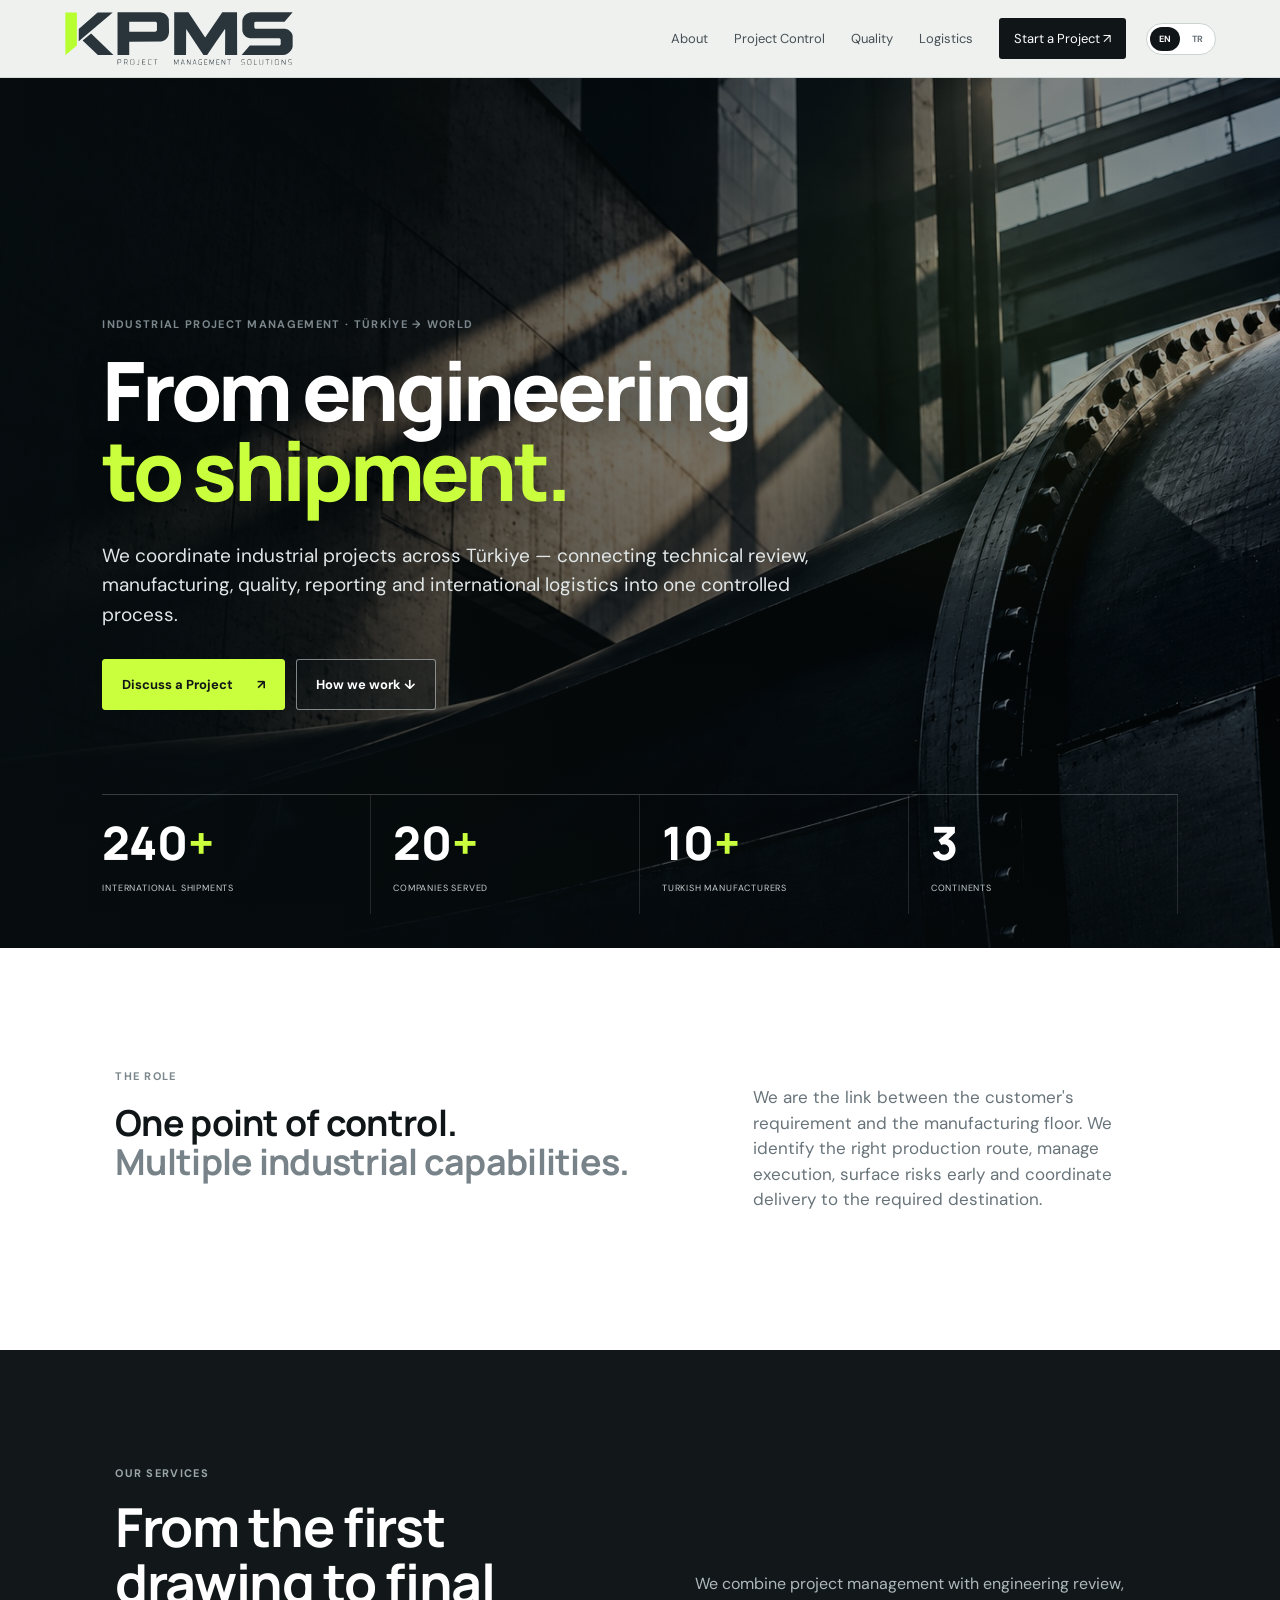
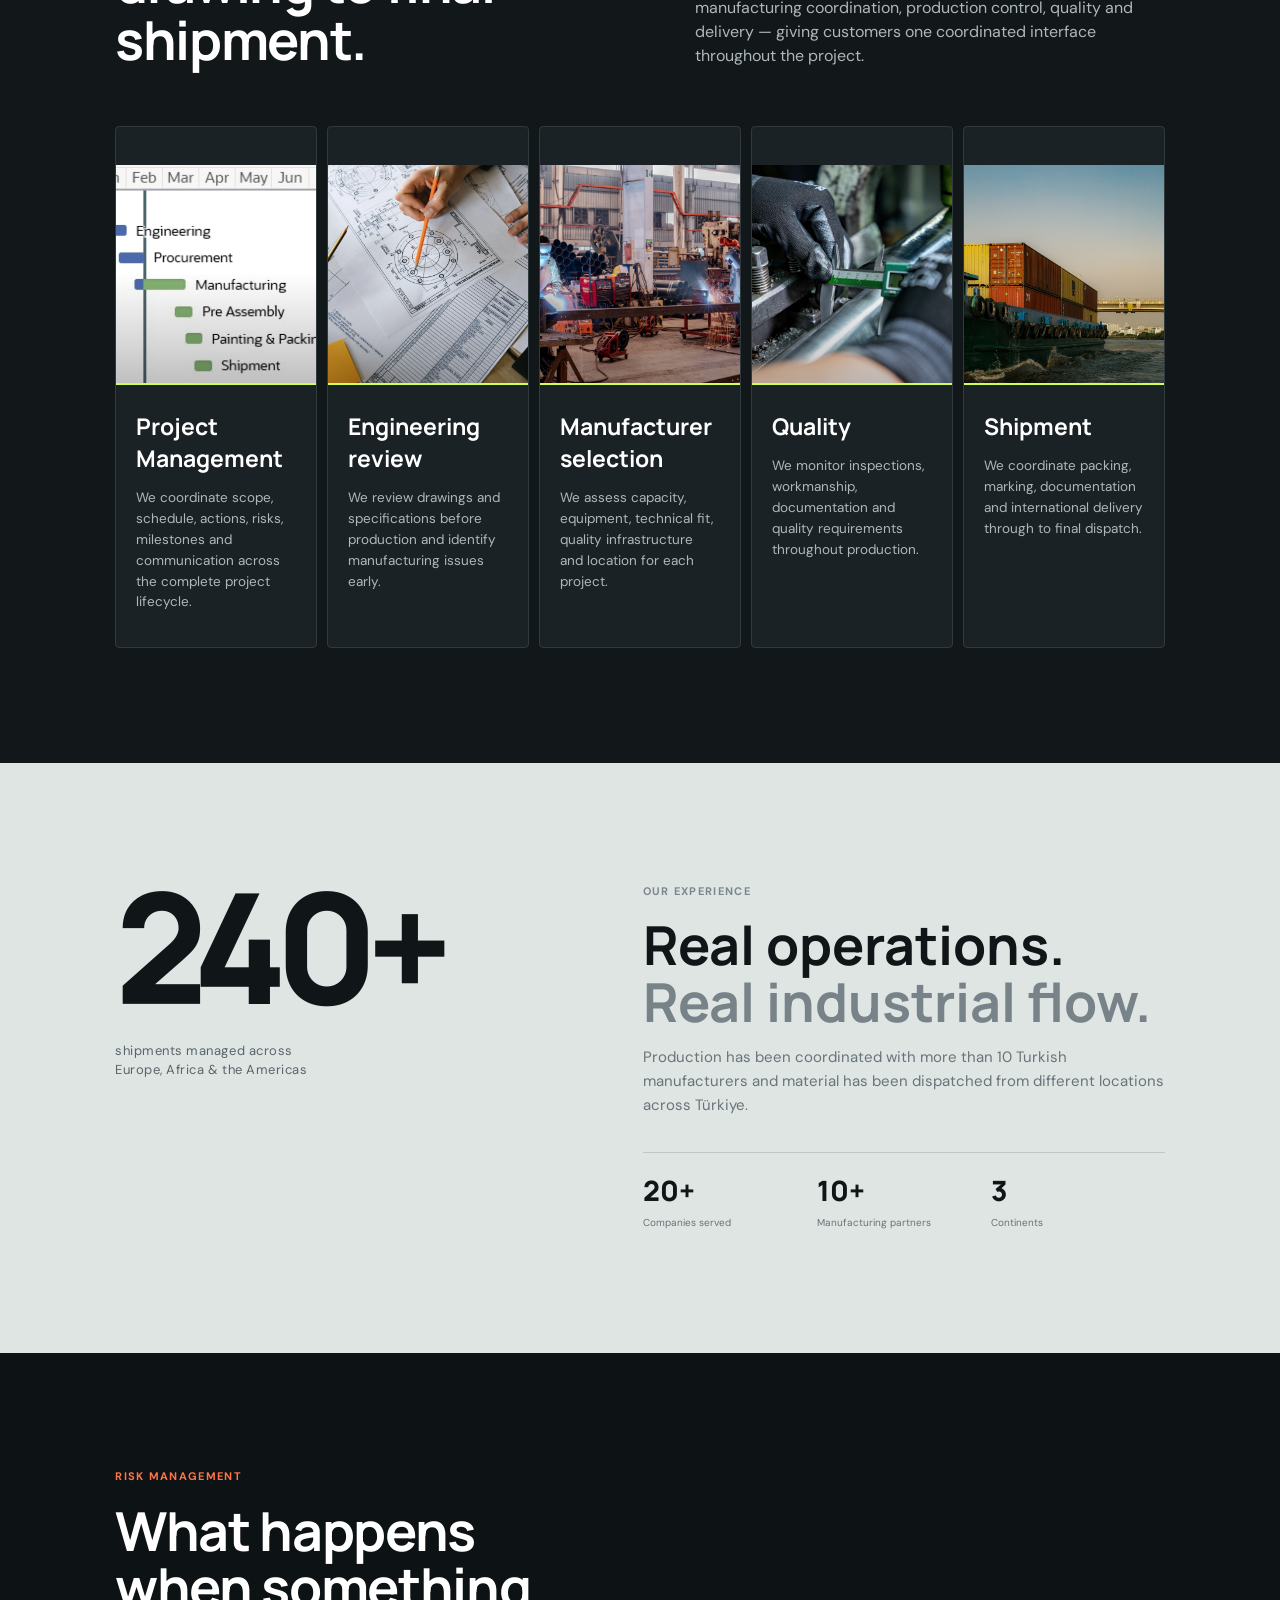
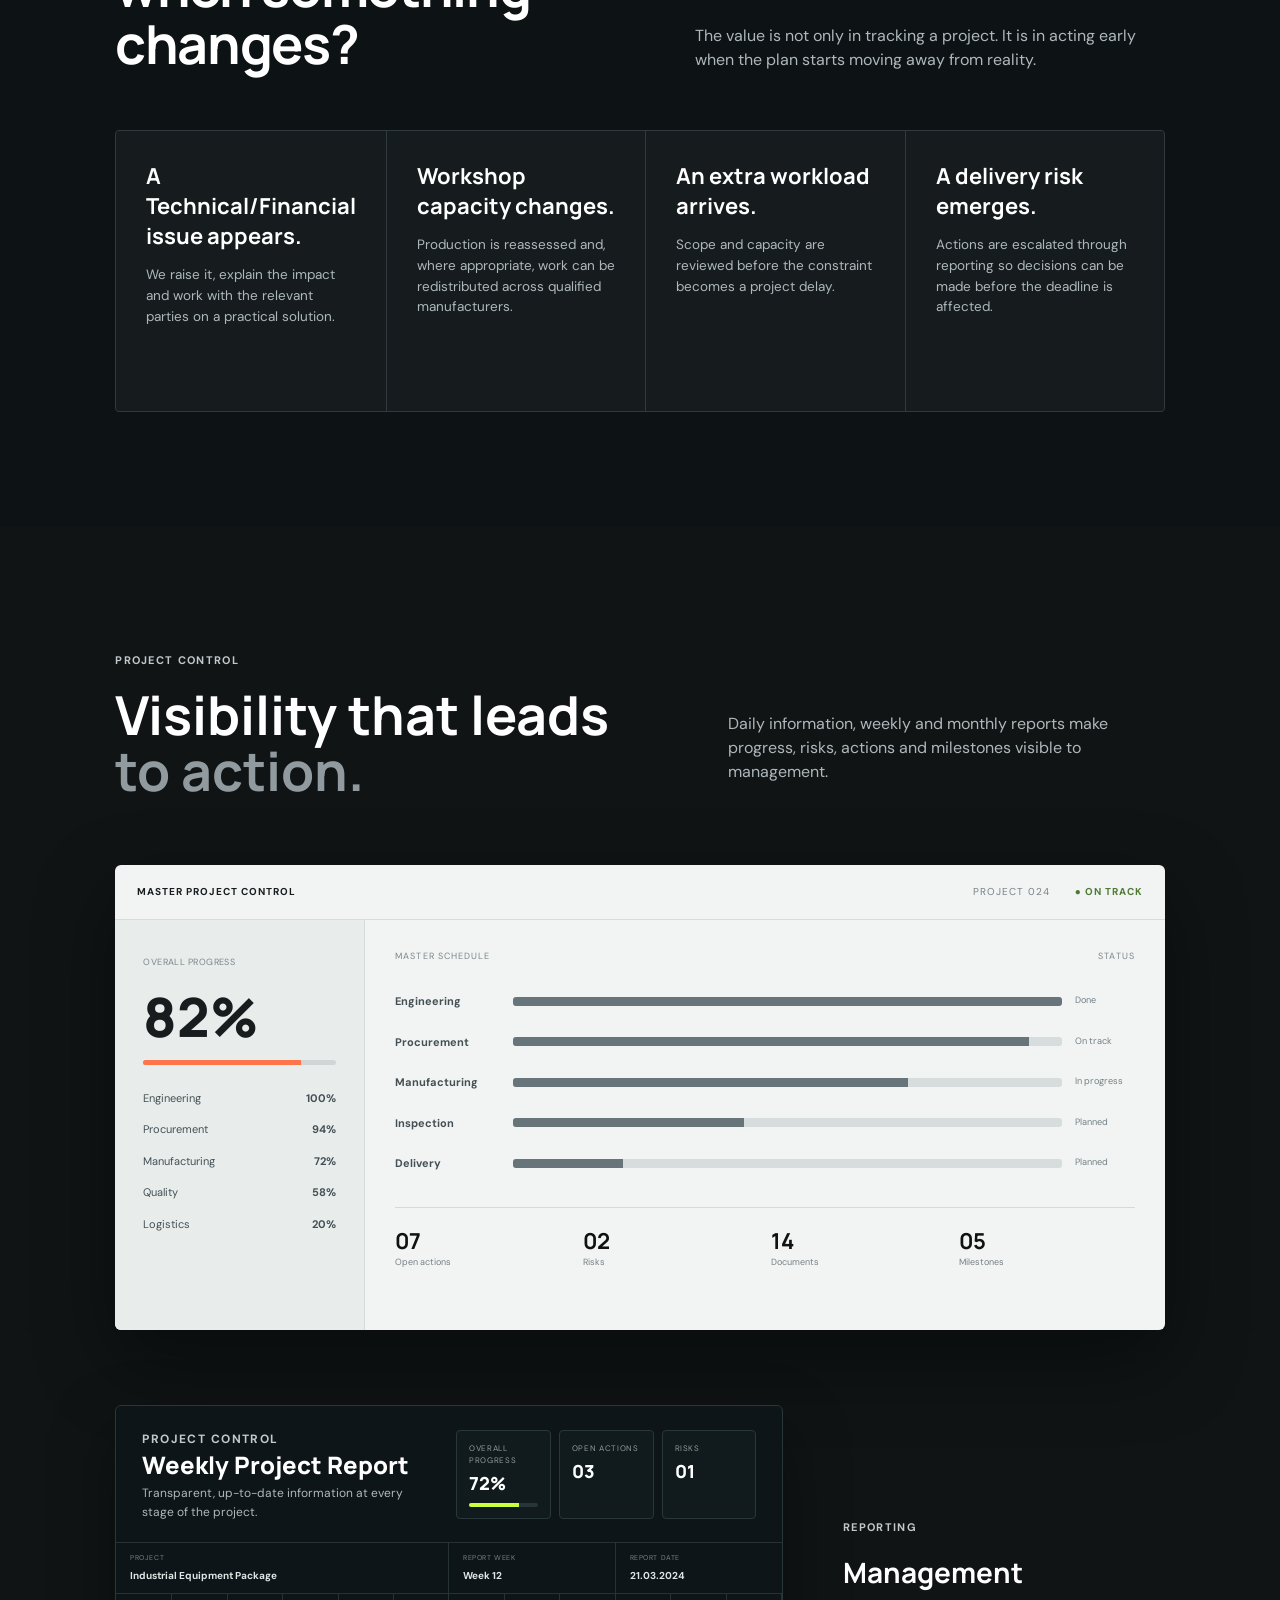
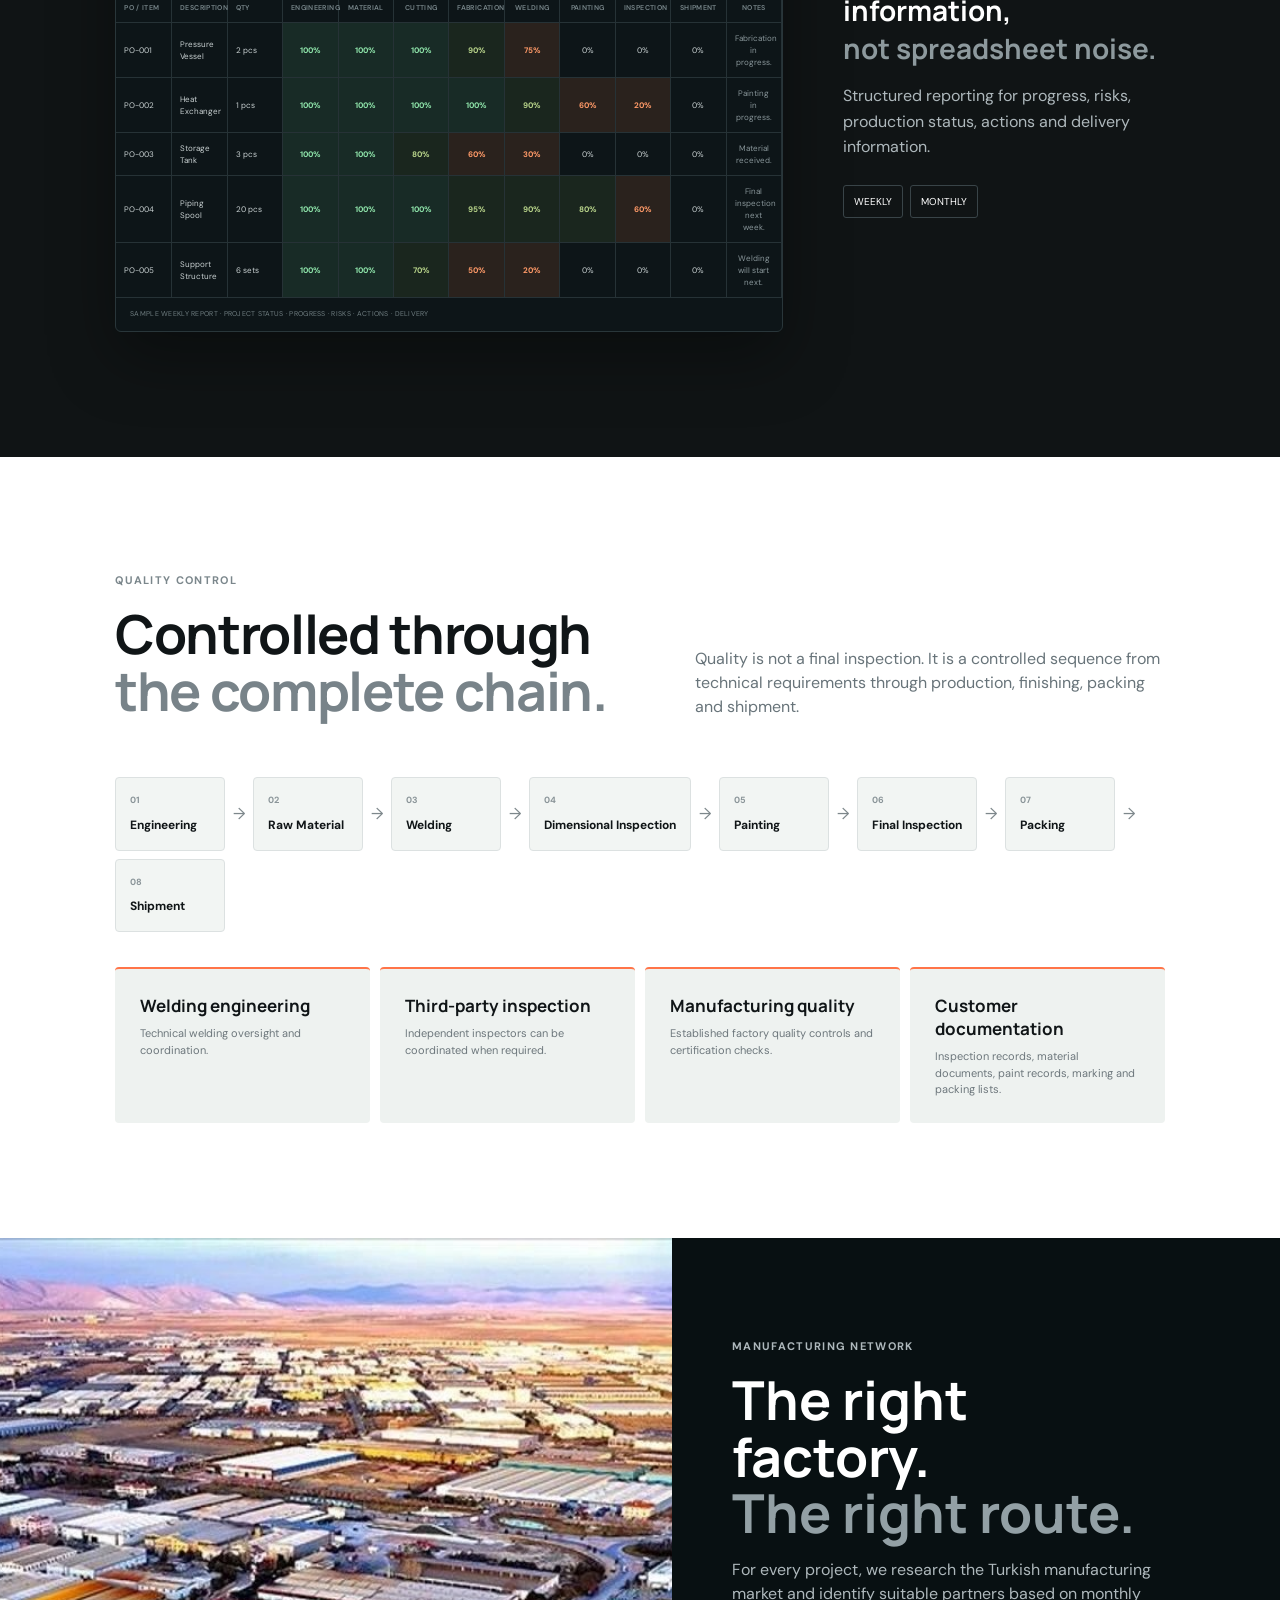
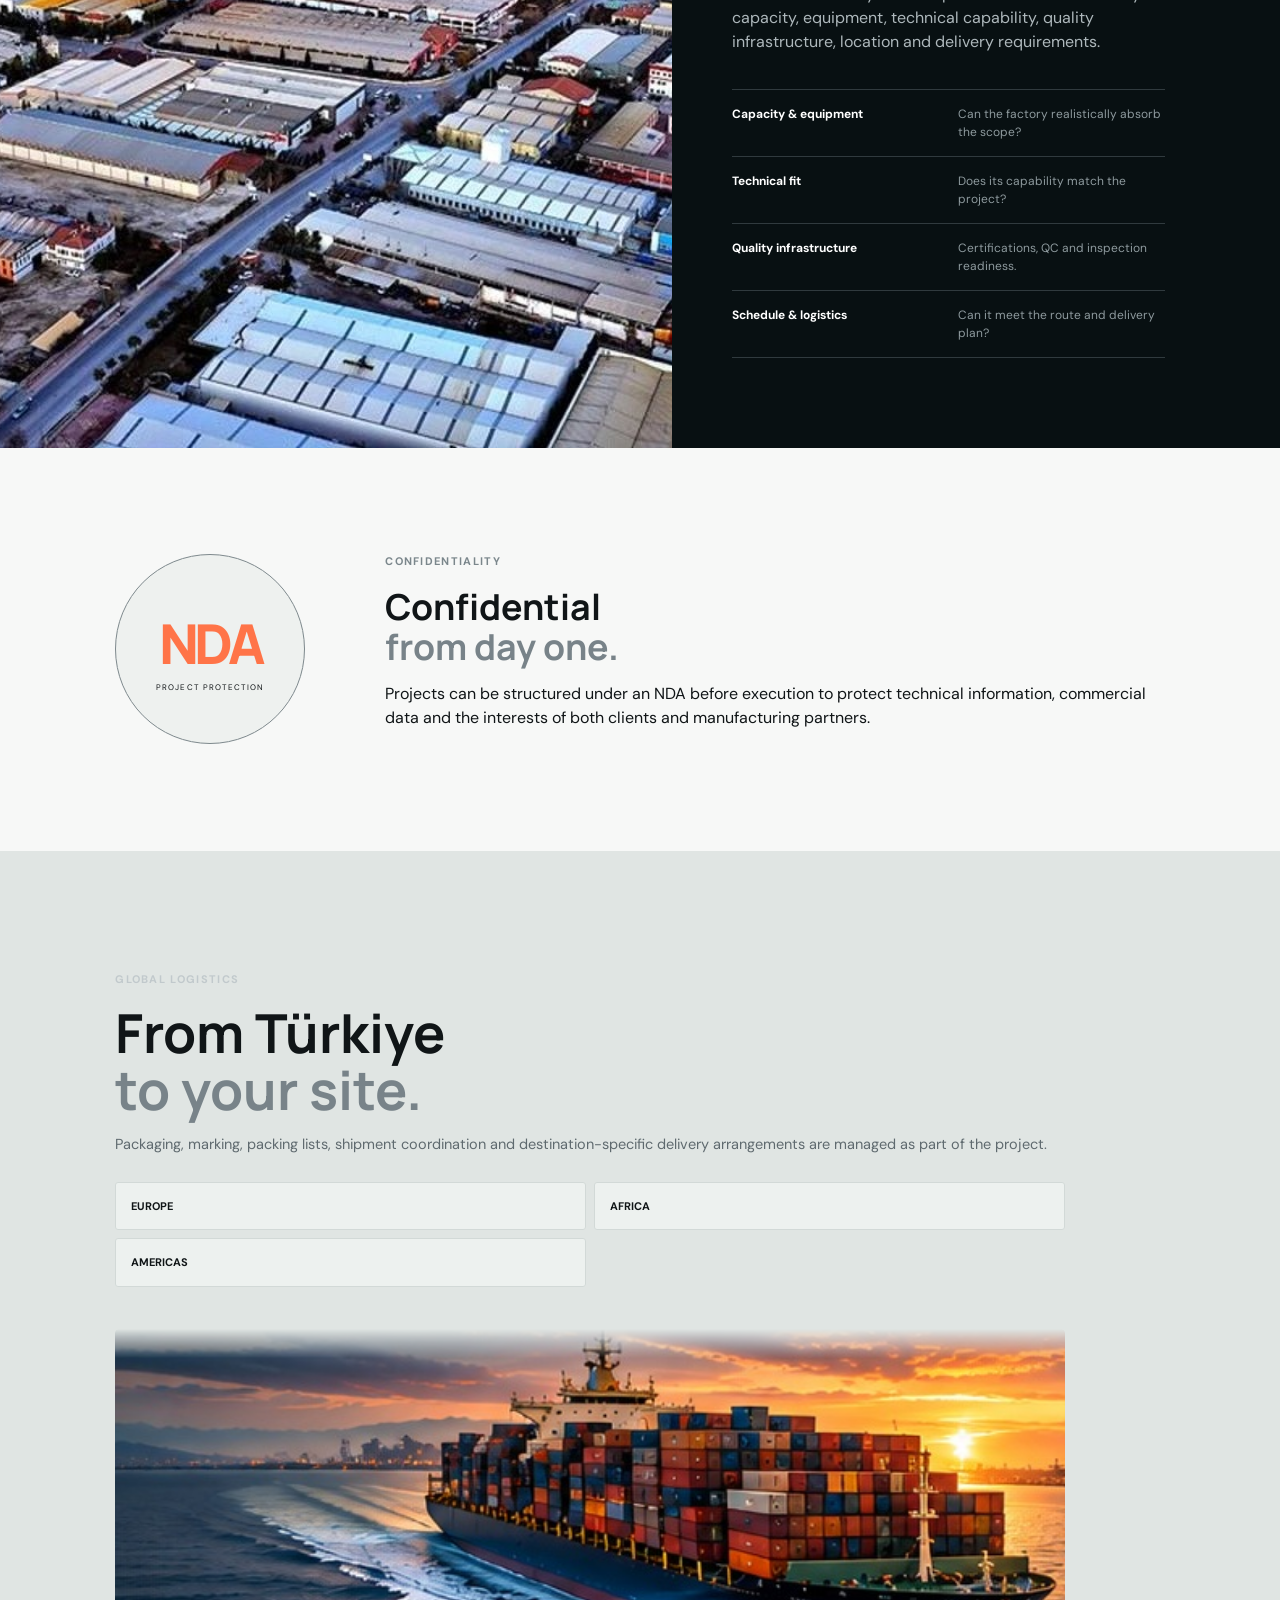
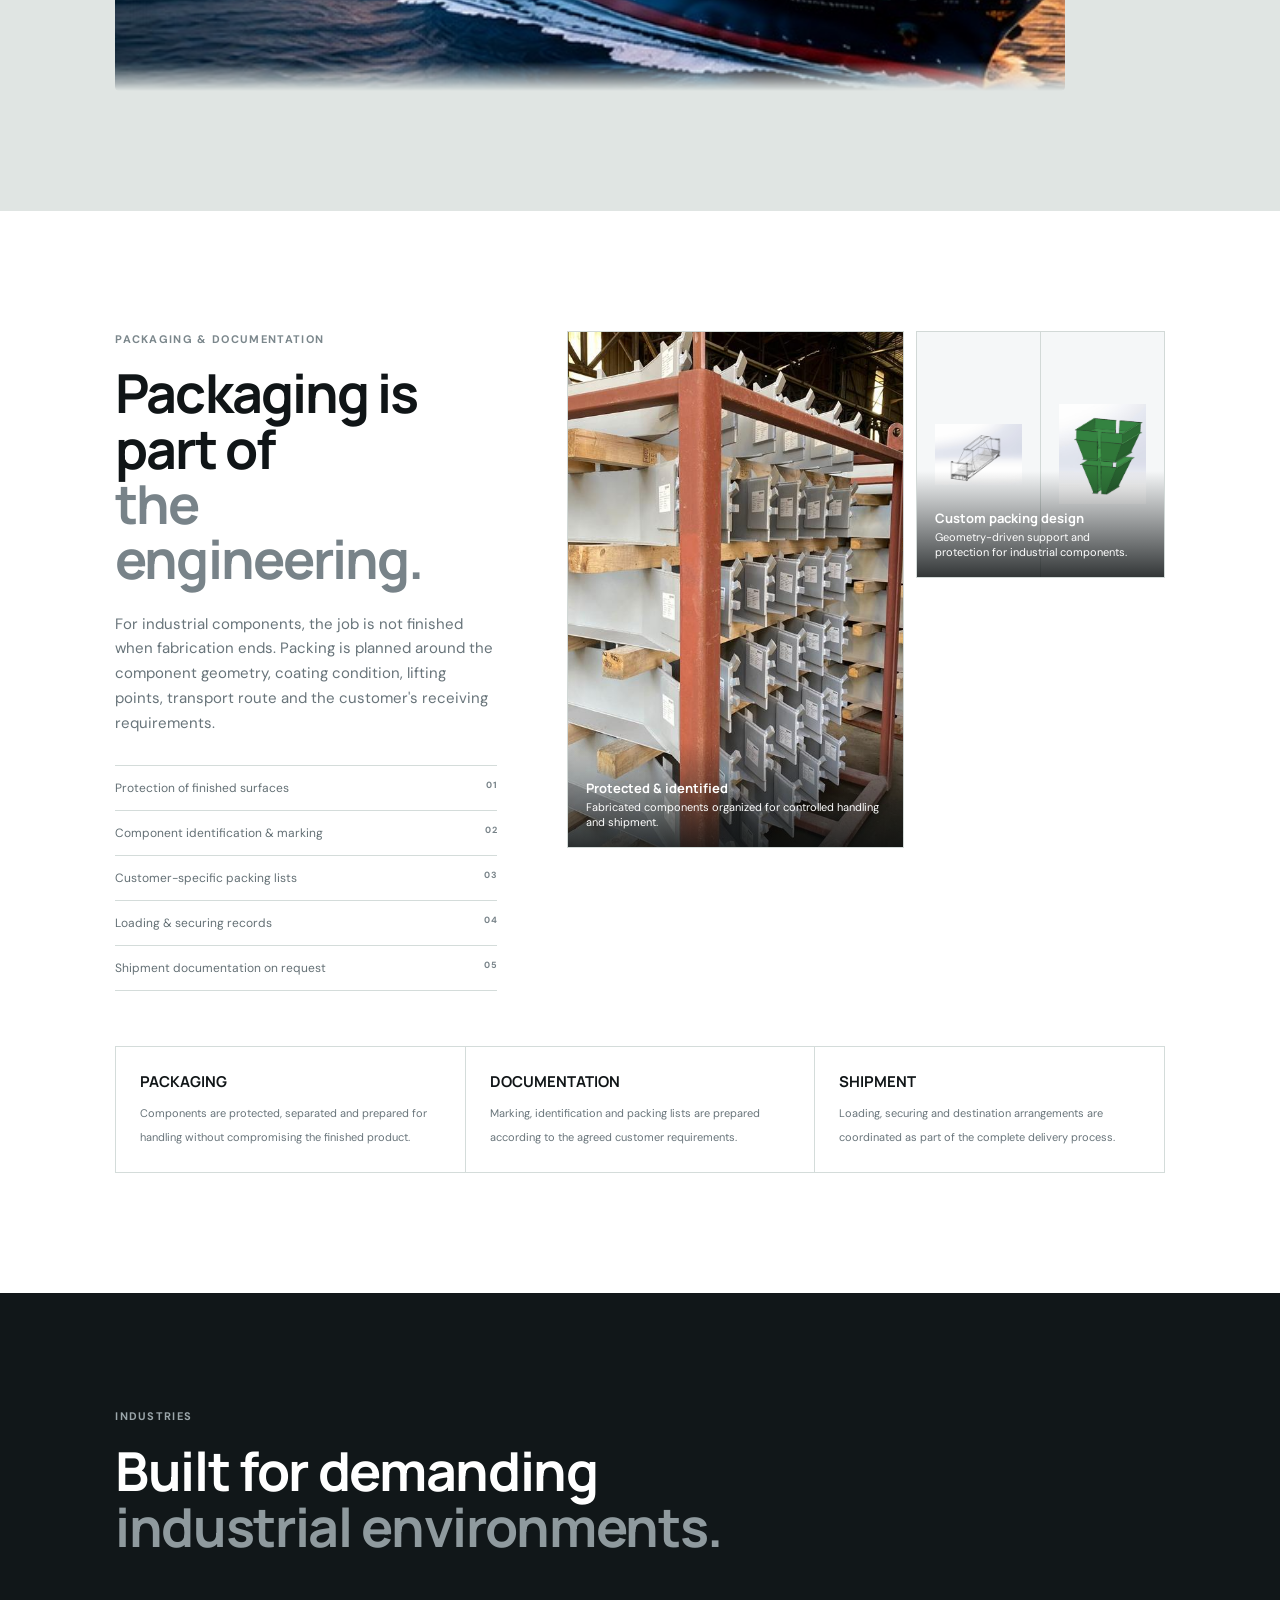
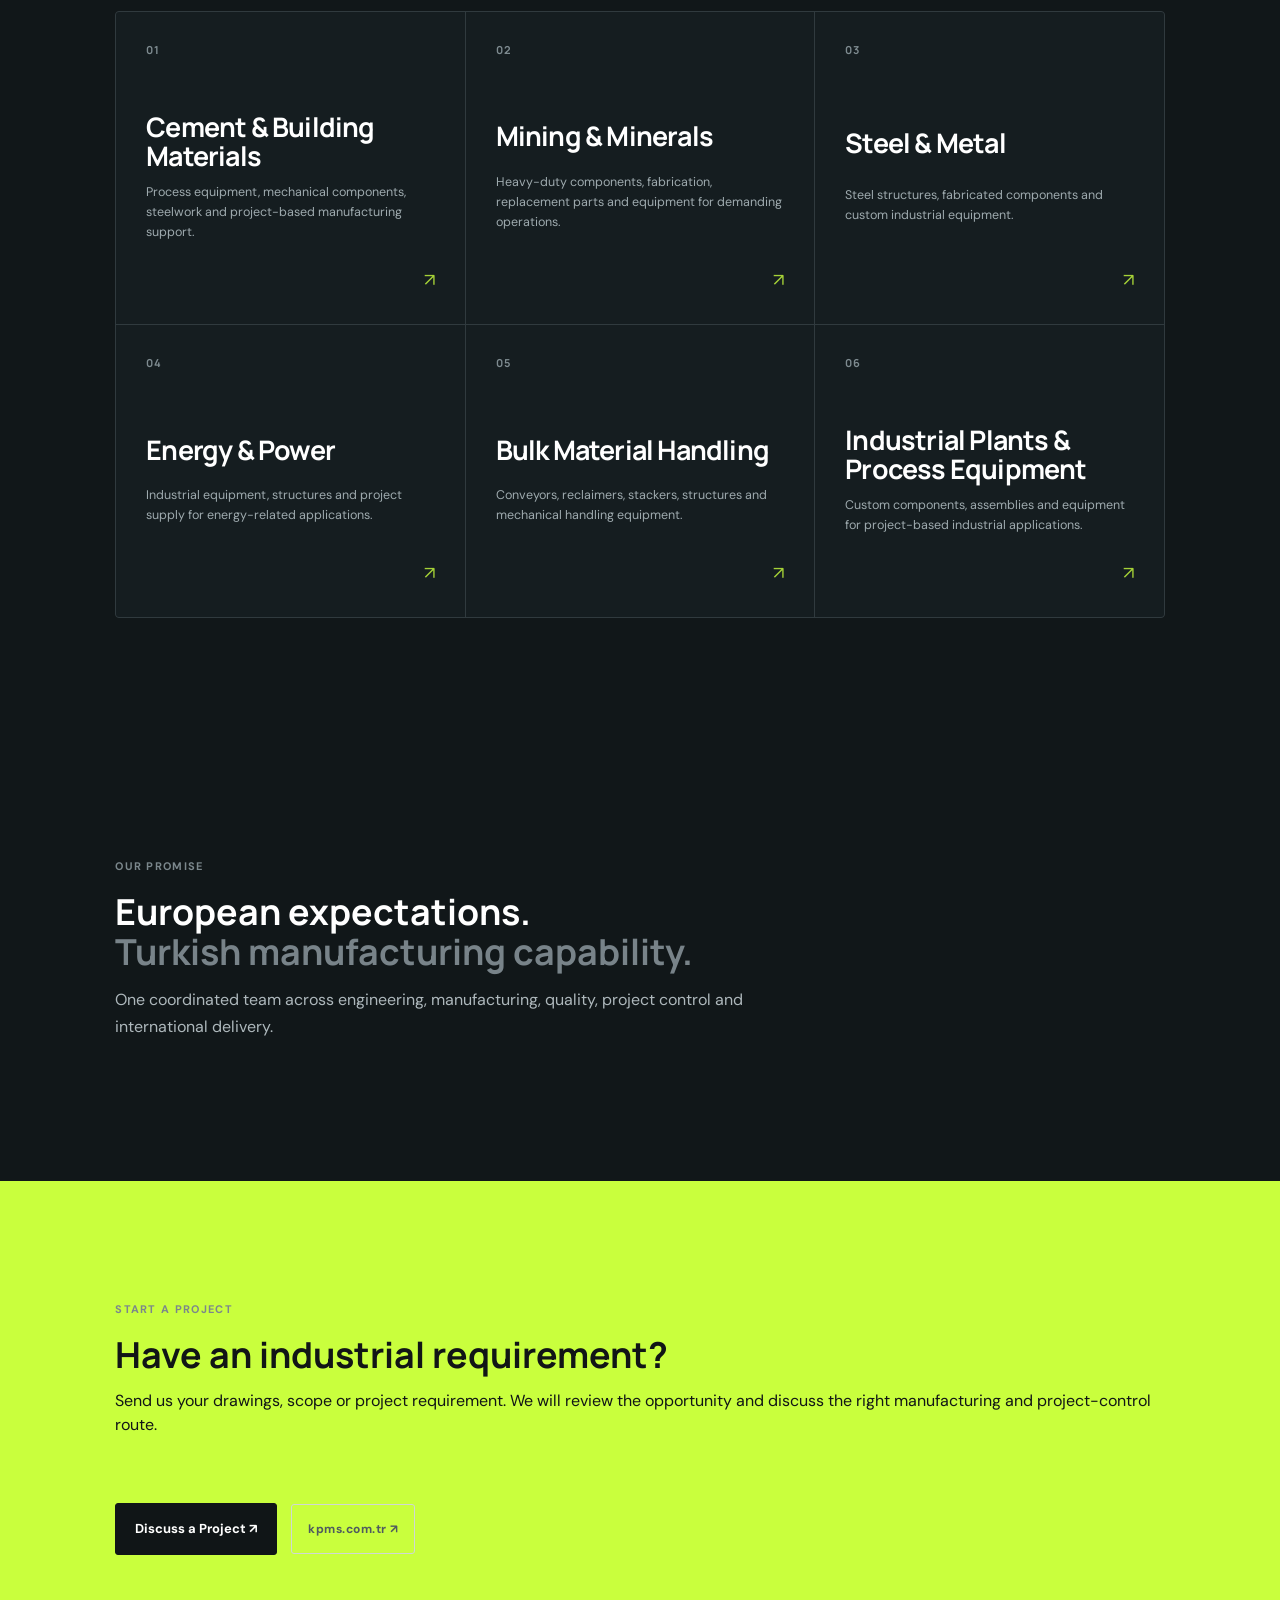
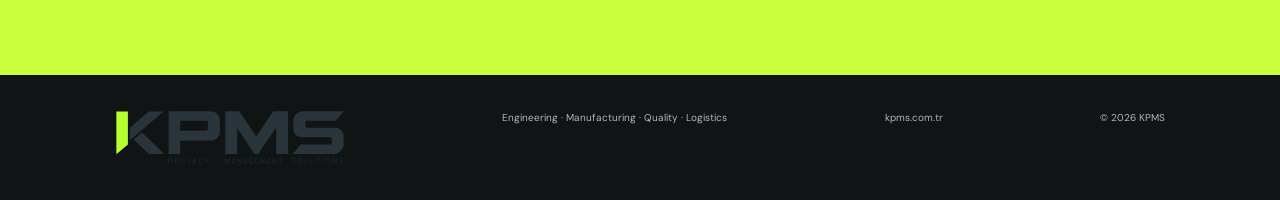
==== commit 21f3bd00: "Rename packaging process labels in English" ====
--- a/index.html
+++ b/index.html
@@ -170,9 +170,9 @@
     </div>
   </div>
   <div class="packaging-note">
-    <div><b>01 / PACK</b><span>Components are protected, separated and prepared for handling without compromising the finished product.</span></div>
-    <div><b>02 / DOCUMENT</b><span>Marking, identification and packing lists are prepared according to the agreed customer requirements.</span></div>
-    <div><b>03 / SHIP</b><span>Loading, securing and destination arrangements are coordinated as part of the complete delivery process.</span></div>
+    <div><b>PACKAGING</b><span>Components are protected, separated and prepared for handling without compromising the finished product.</span></div>
+    <div><b>DOCUMENTATION</b><span>Marking, identification and packing lists are prepared according to the agreed customer requirements.</span></div>
+    <div><b>SHIPMENT</b><span>Loading, securing and destination arrangements are coordinated as part of the complete delivery process.</span></div>
   </div>
 </section>
 <section class="industries section">
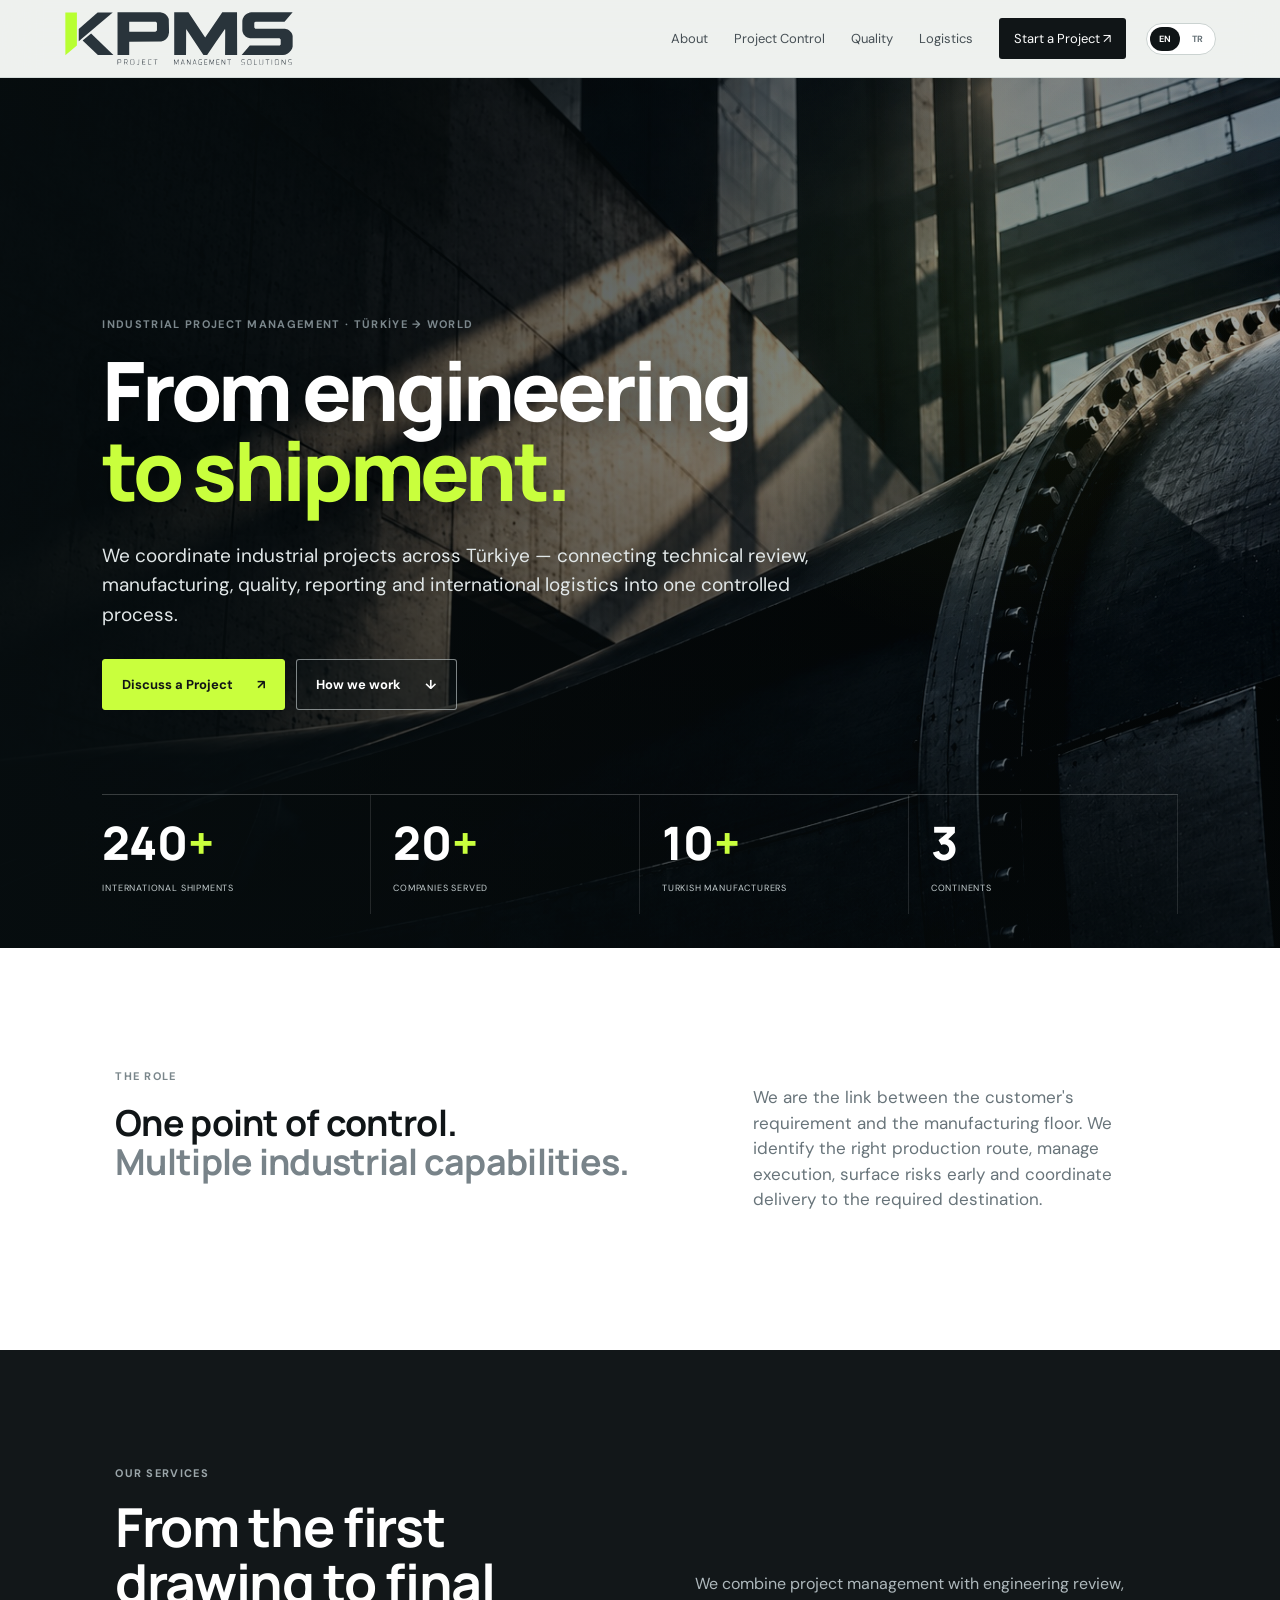
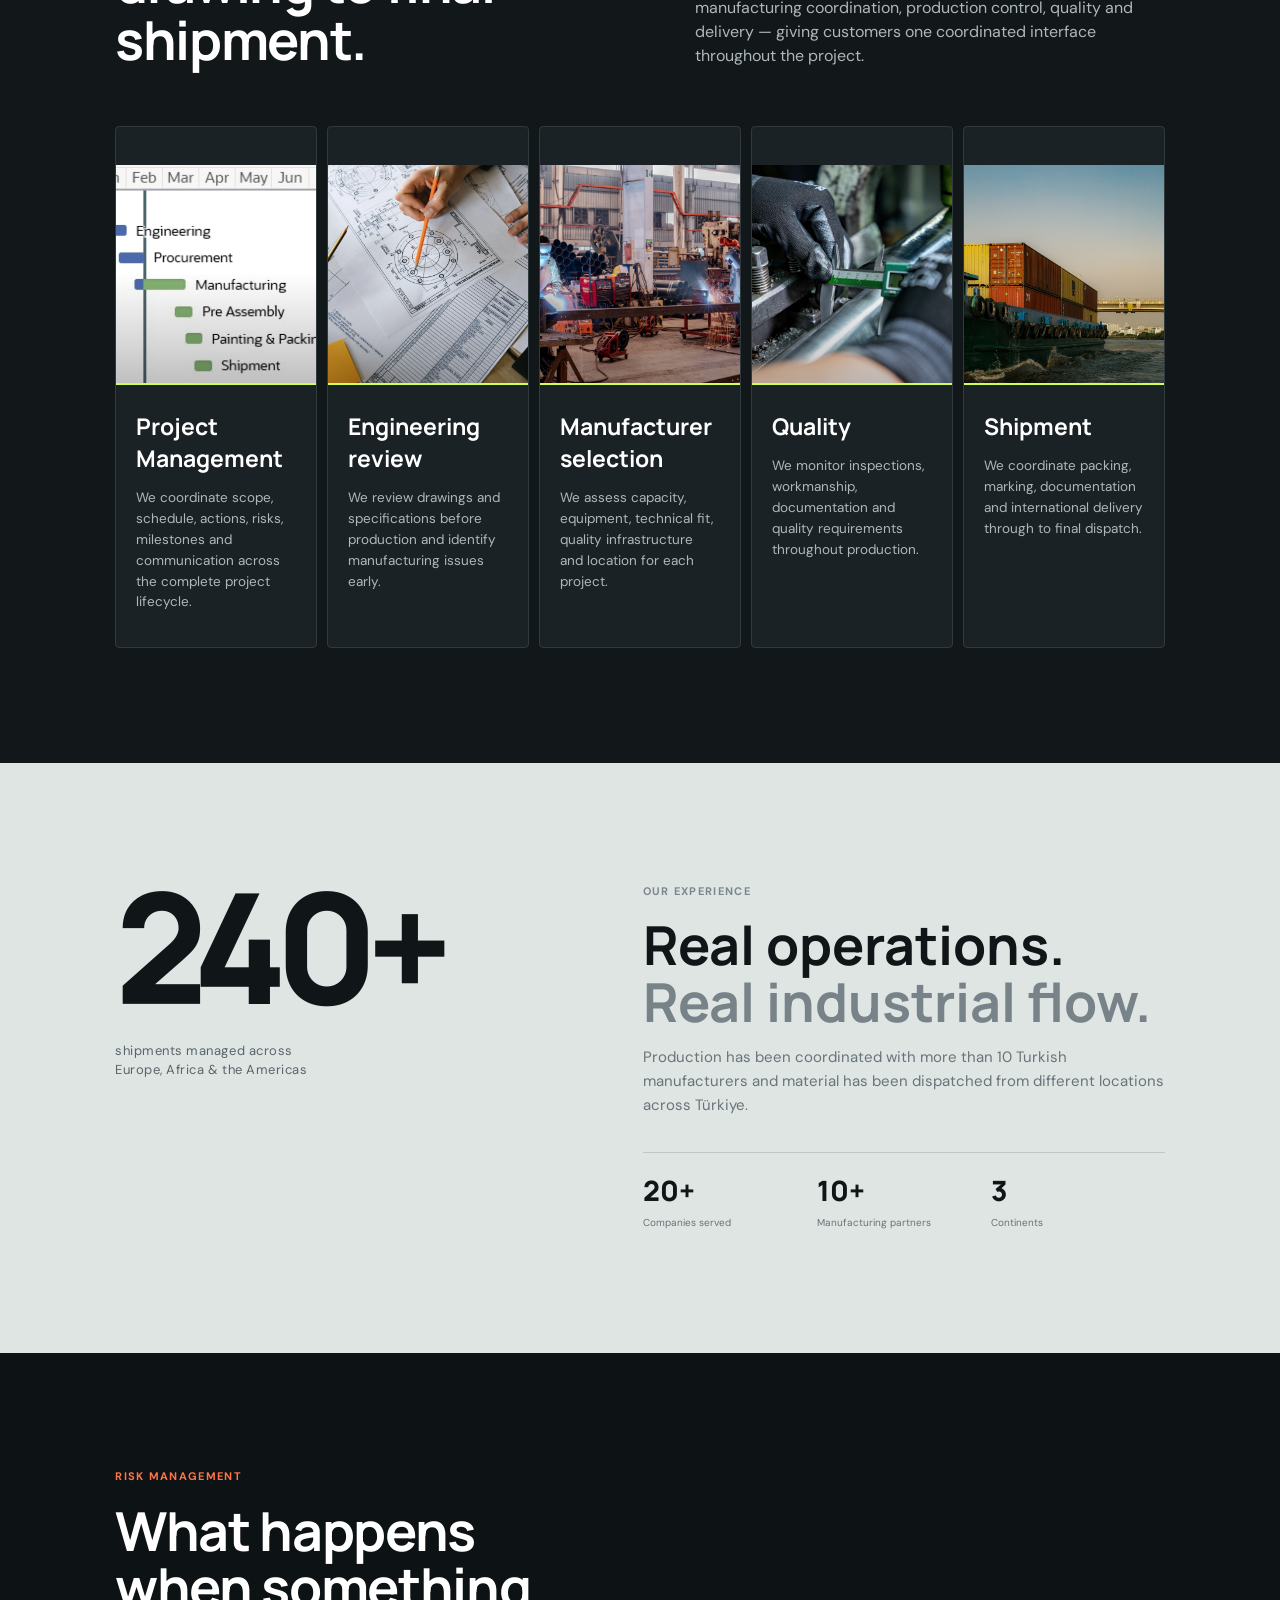
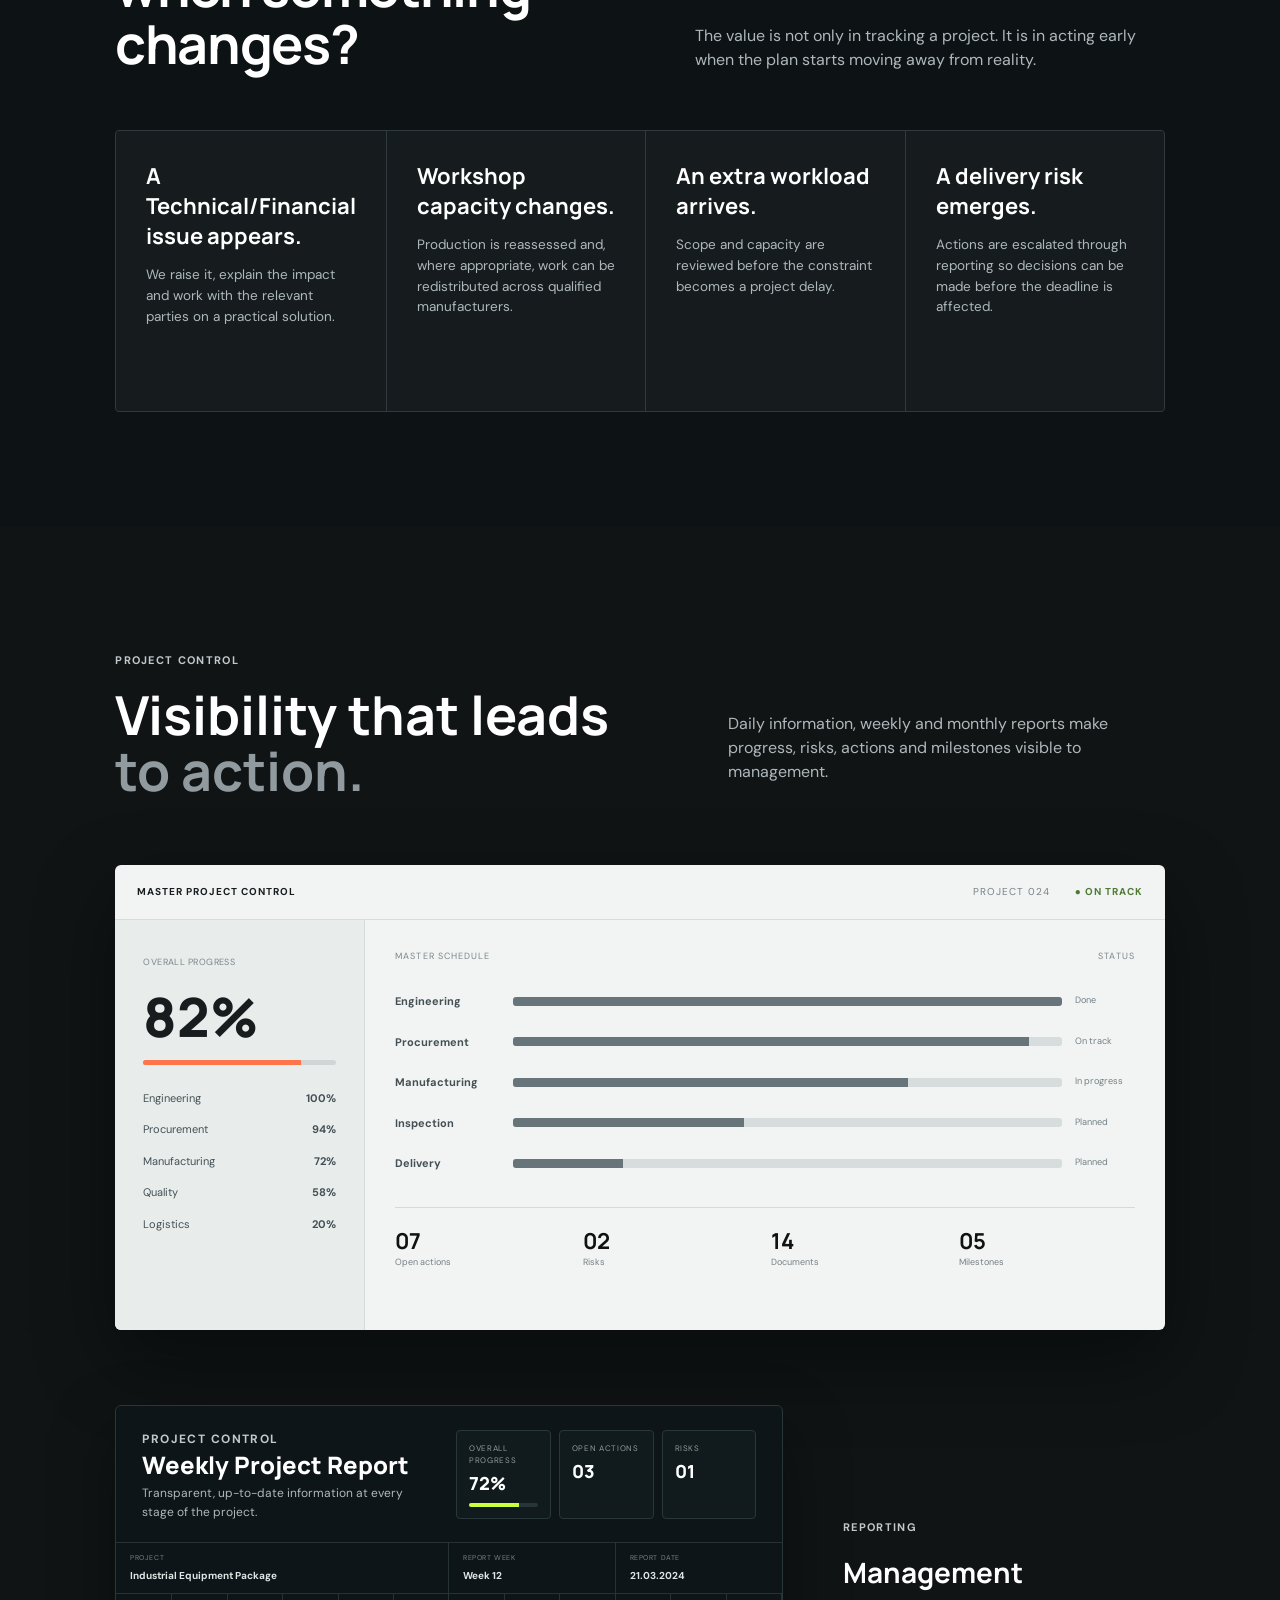
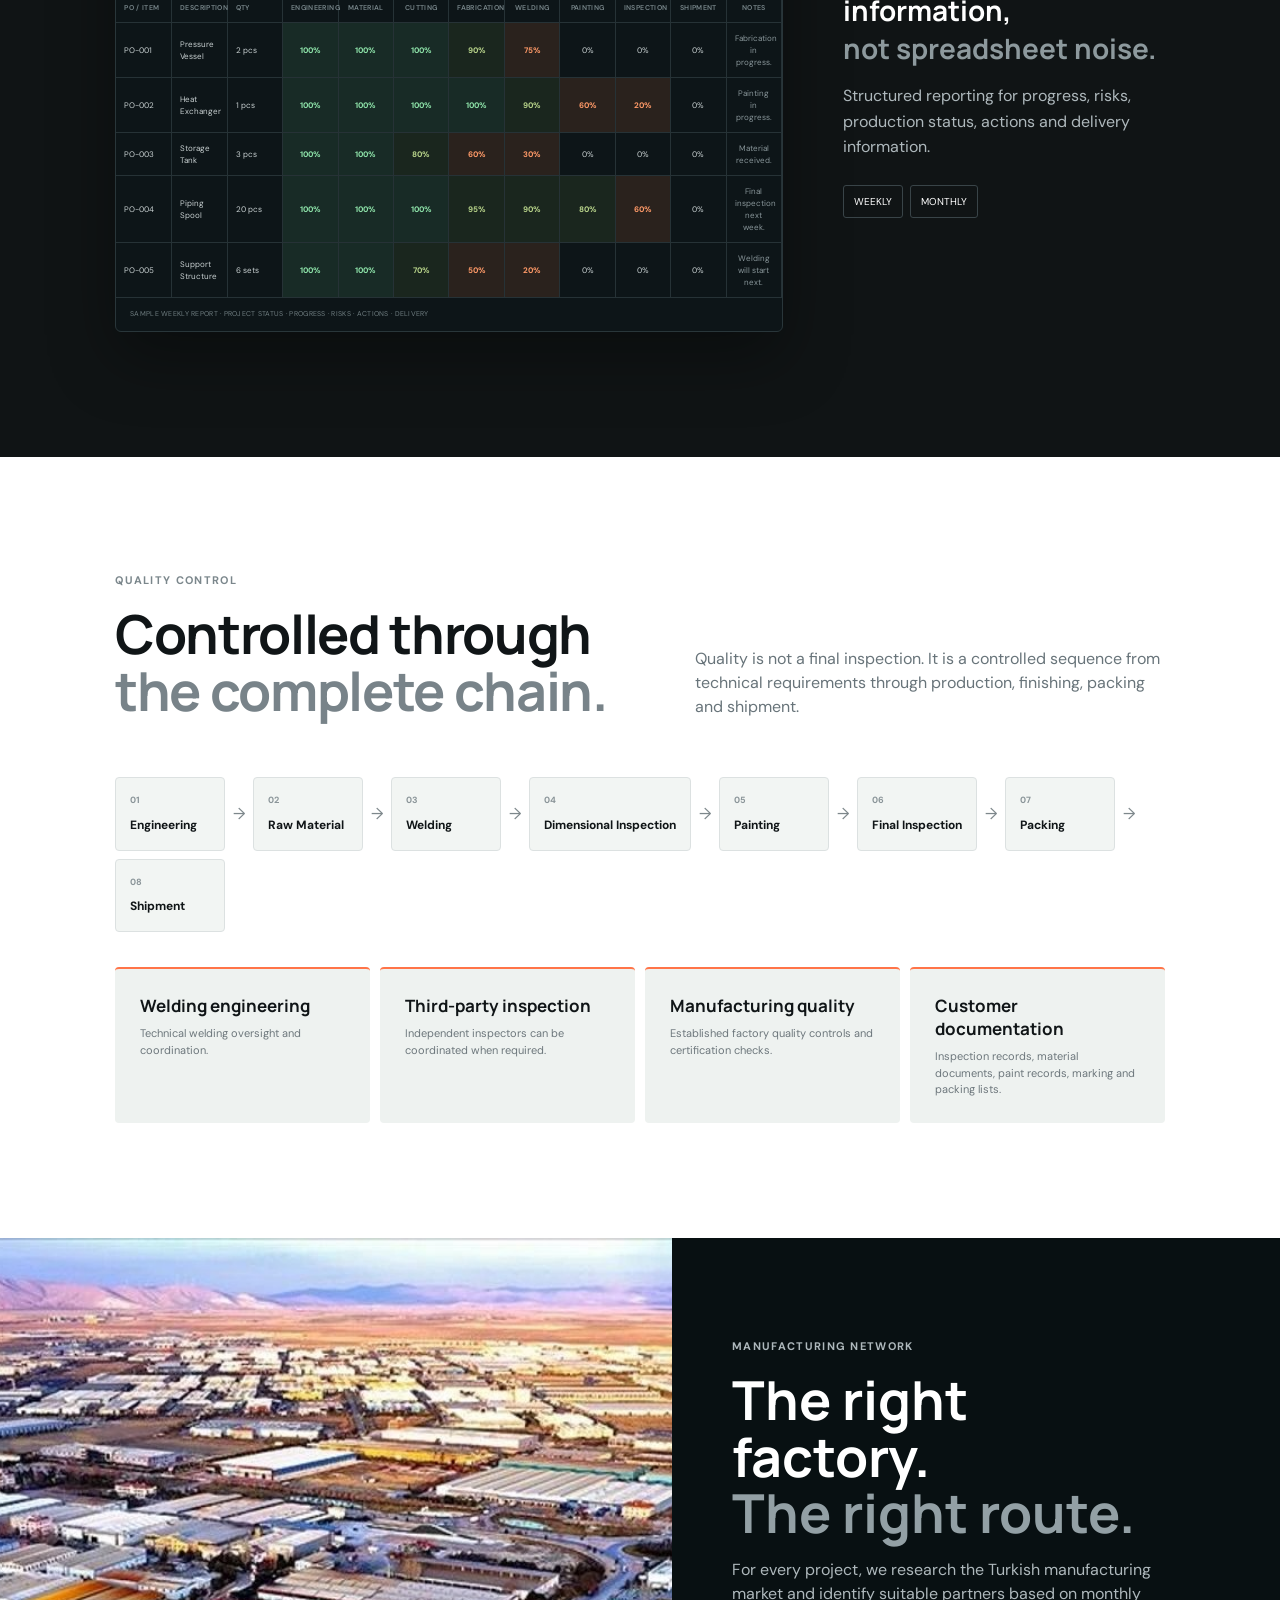
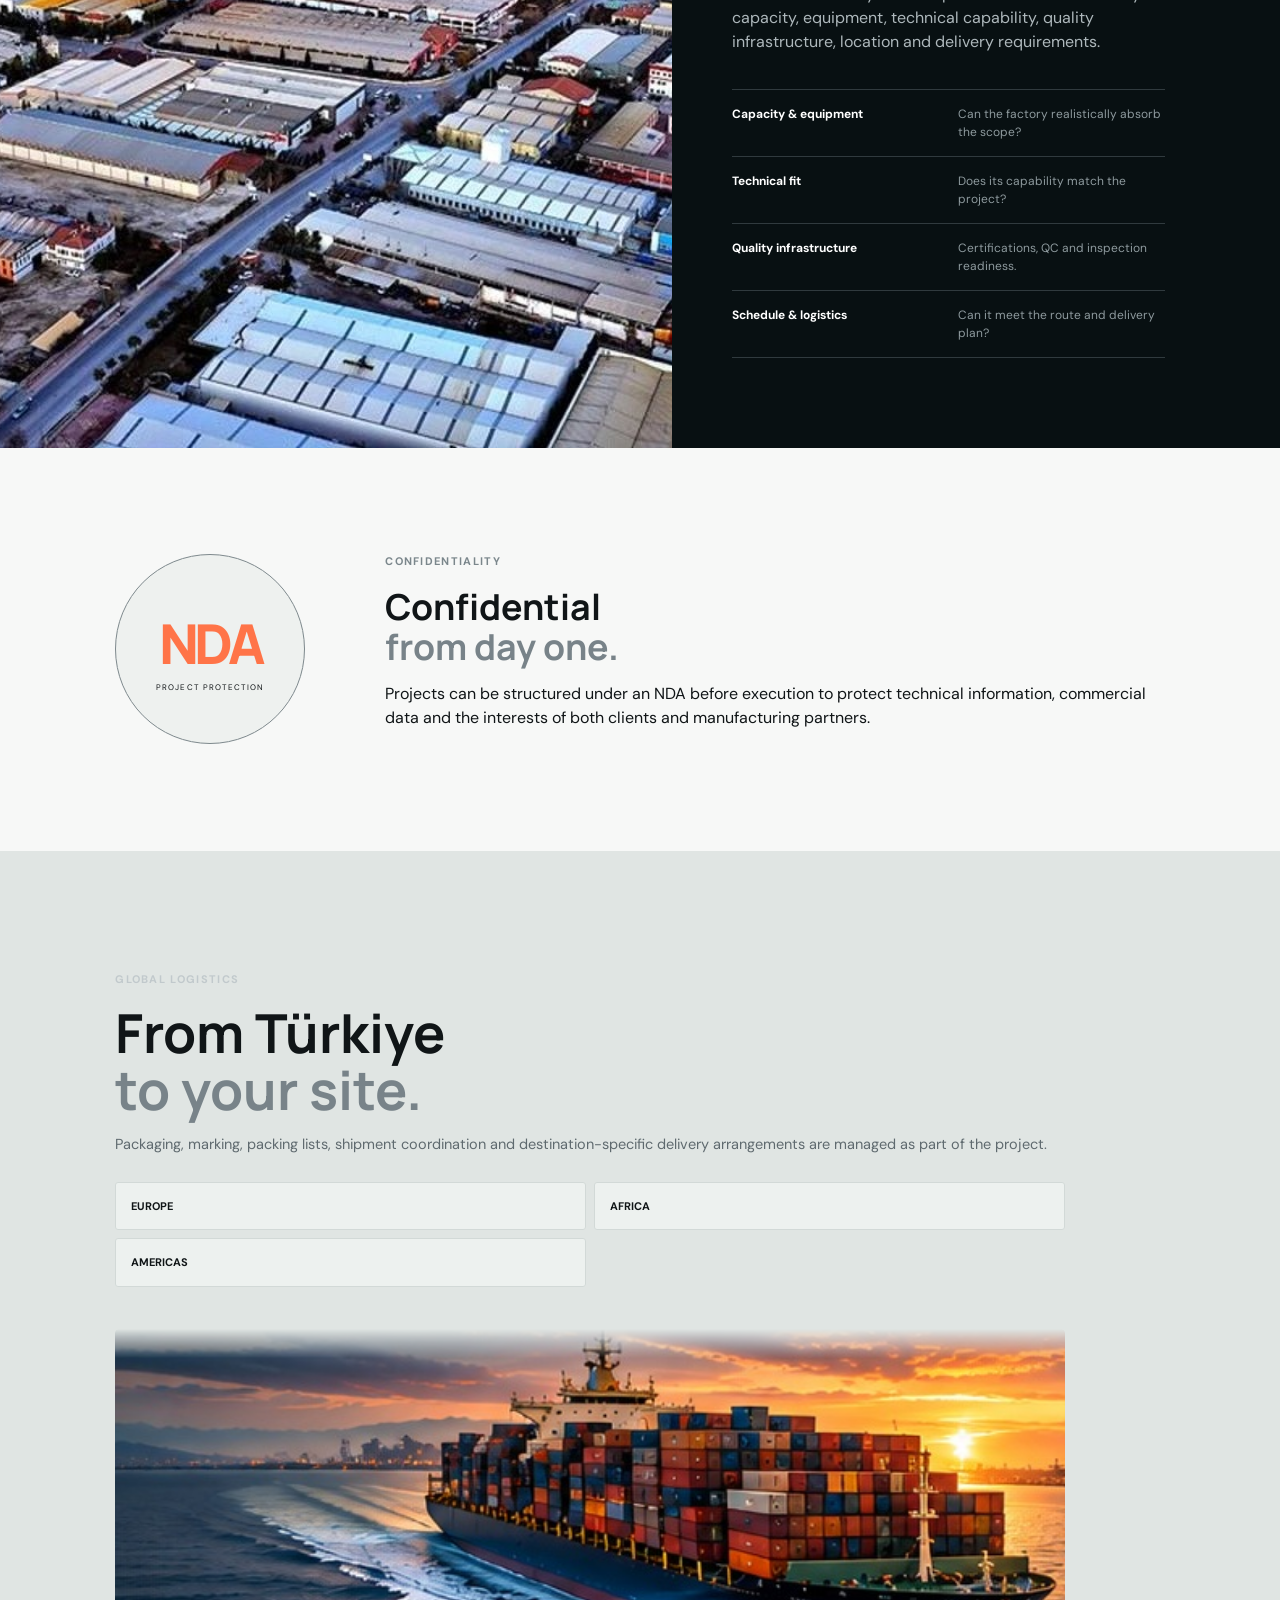
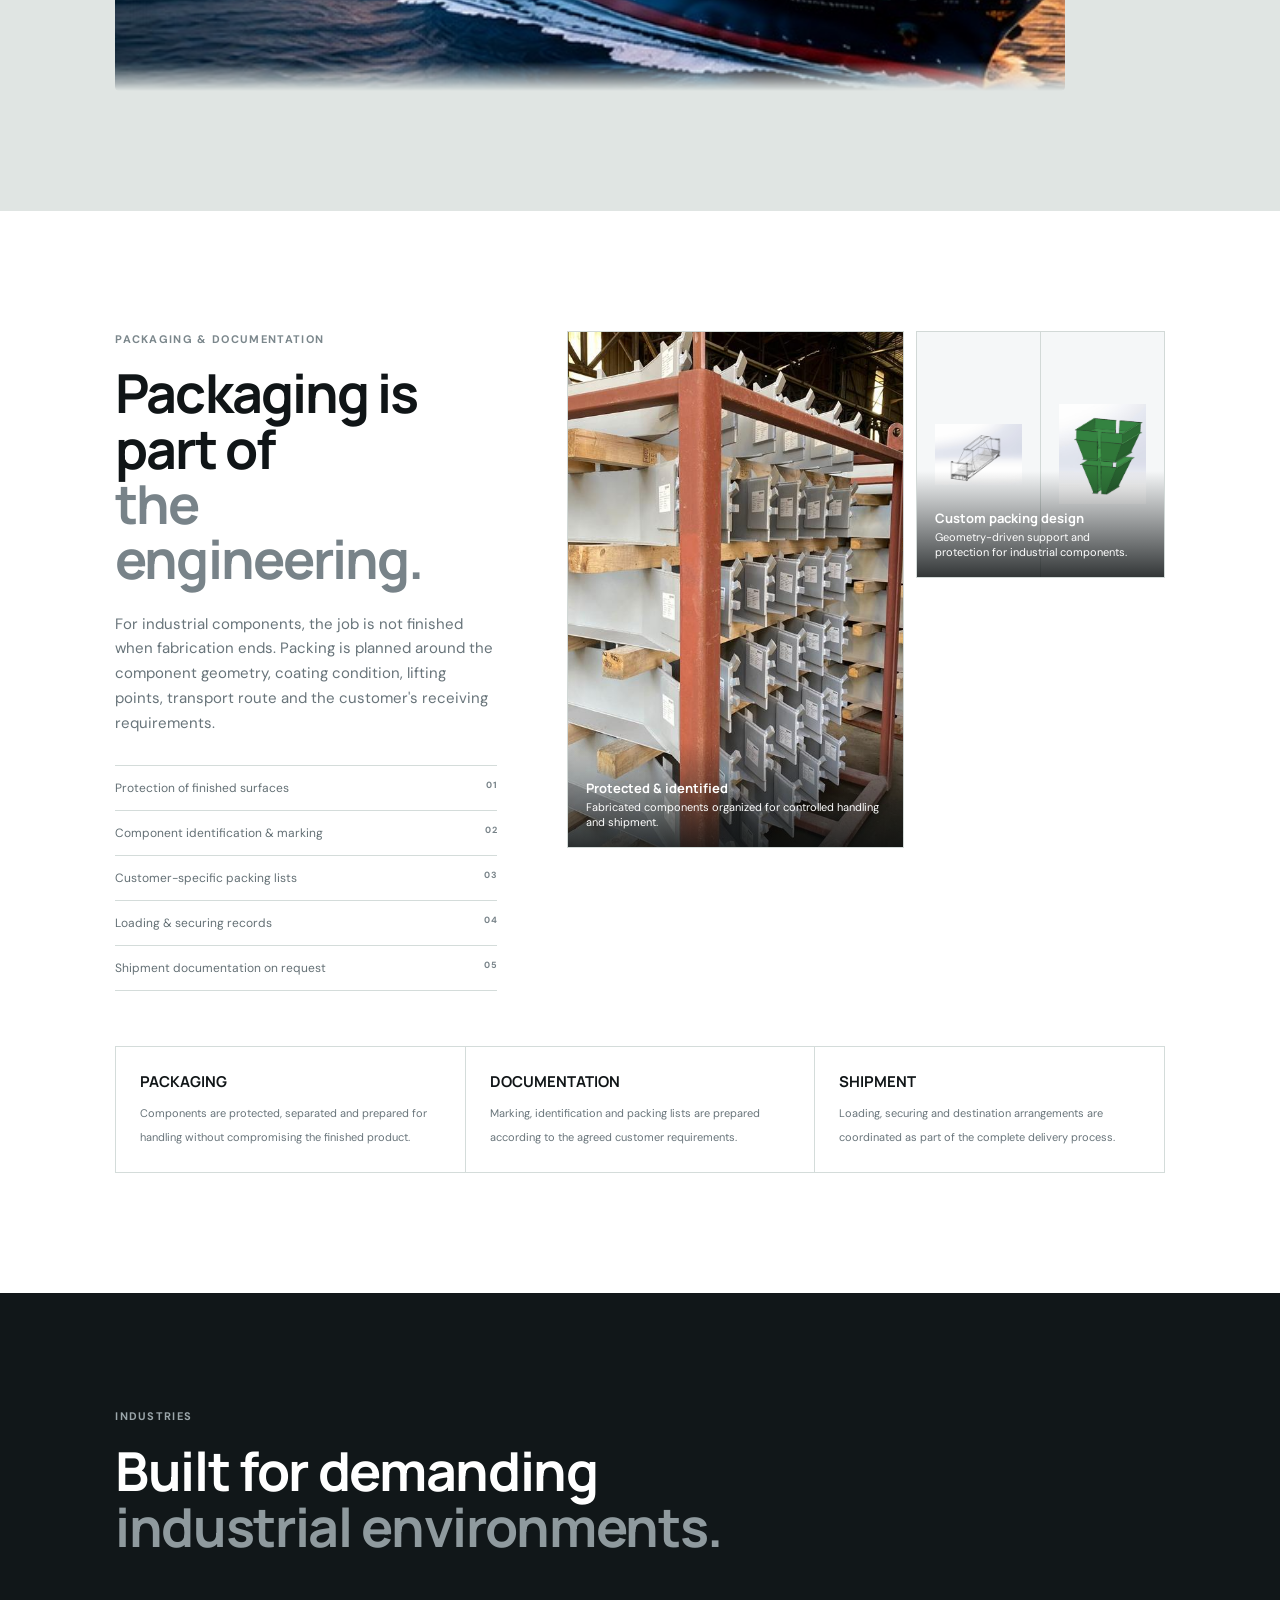
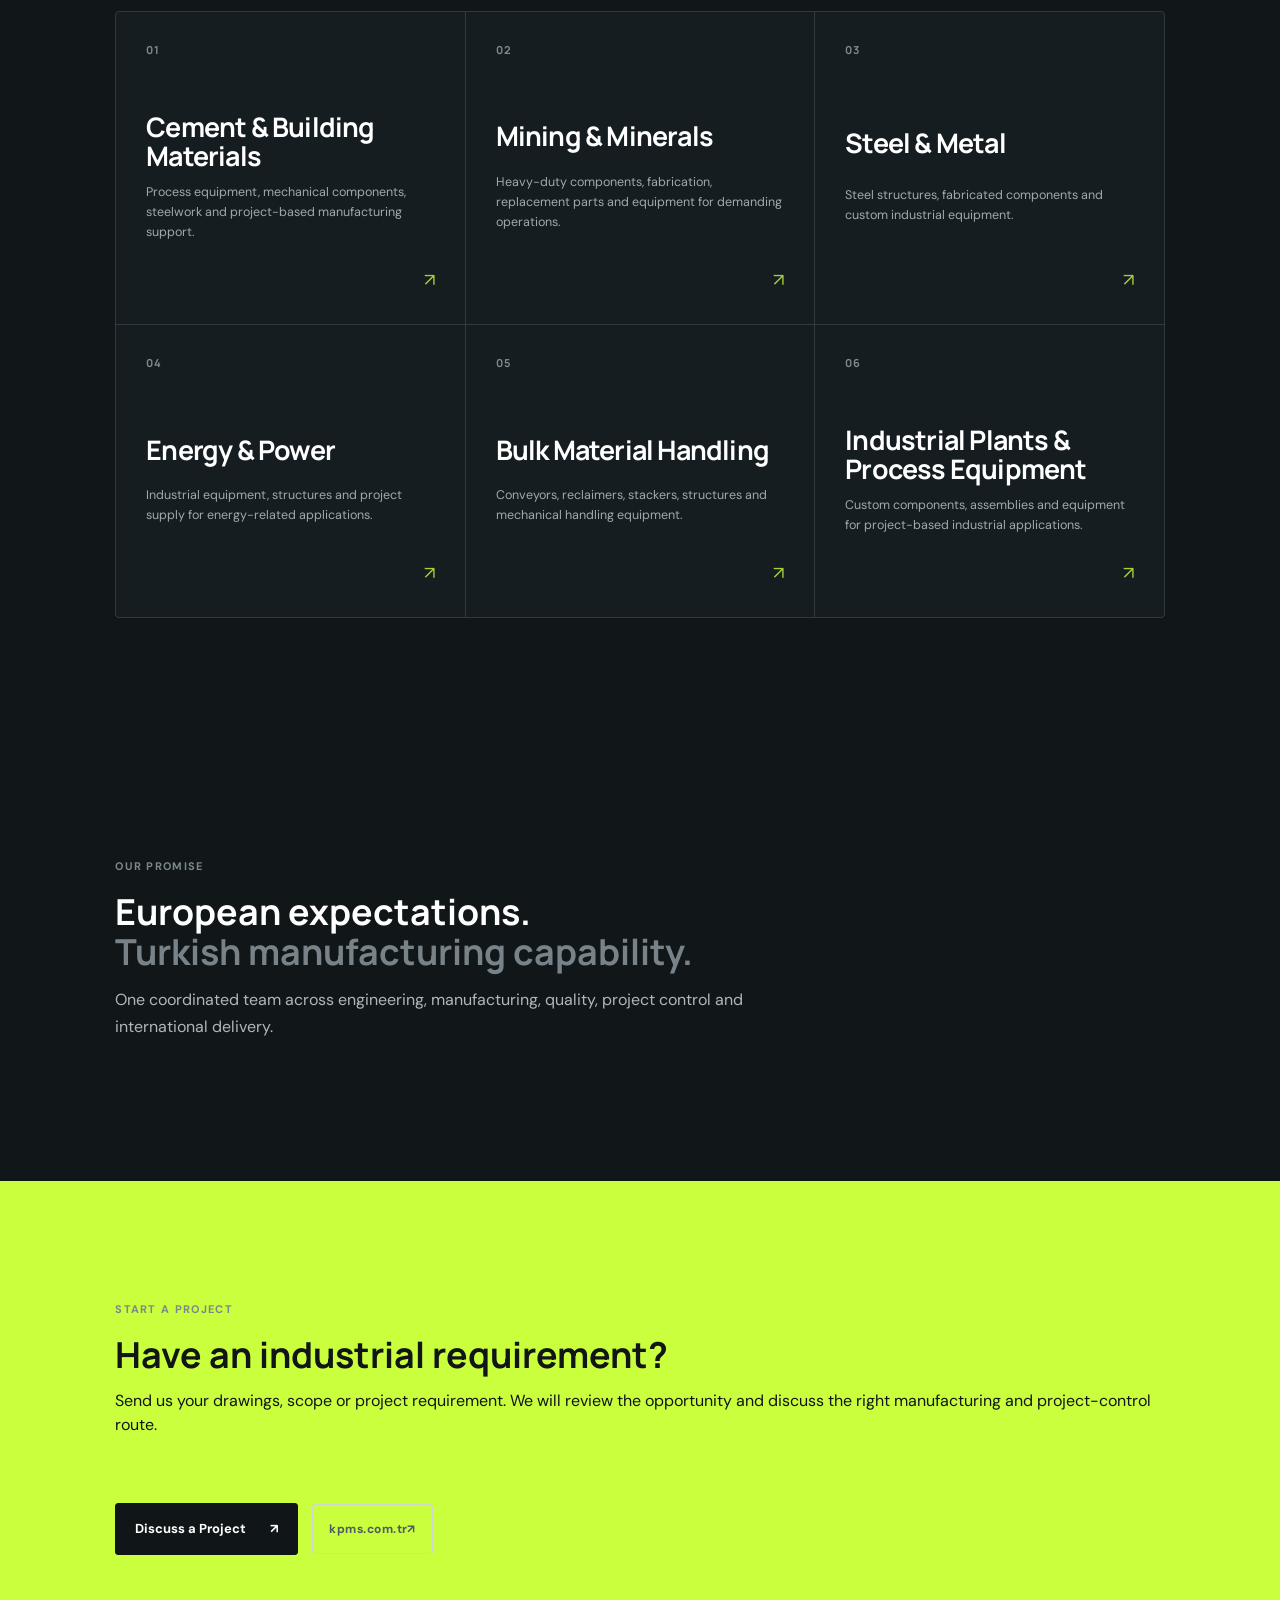
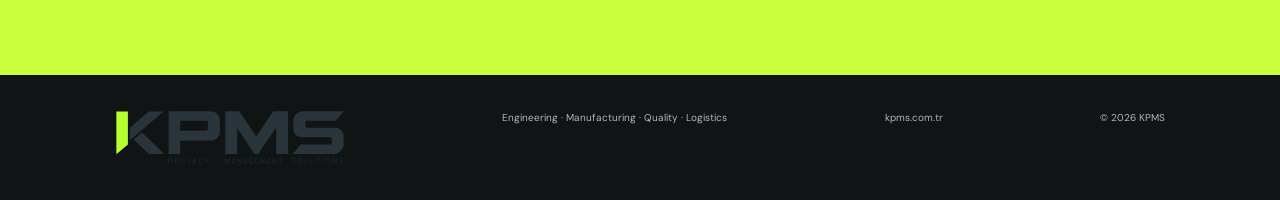
==== commit d6d94e83: "Wrap mobile CTA arrows for responsive styling" ====
--- a/index.html
+++ b/index.html
@@ -131,7 +131,7 @@
 <div class="progress"></div>
 <header class="site-nav"><a class="logo" href="#top"><img src="images/kpms-logo.svg" alt="KPMS — Key Project Management Solutions"></a><nav><a href="#model">About</a><a href="#control">Project Control</a><a href="#quality">Quality</a><a href="#logistics">Logistics</a><a class="nav-btn" href="#contact">Start a Project ↗</a></nav><button class="menu" aria-label="menu">☰</button></header>
 <main id="top">
-<section class="hero"><div class="hero-media"></div><div class="hero-tint"></div><div class="hero-lines"></div><div class="hero-inner"><p class="kicker">INDUSTRIAL PROJECT MANAGEMENT · TÜRKİYE → WORLD</p><h1>From engineering<br><em>to shipment.</em></h1><p class="hero-copy">We coordinate industrial projects across Türkiye — connecting technical review, manufacturing, quality, reporting and international logistics into one controlled process.</p><div class="actions"><a class="btn lime" href="#contact">Discuss a Project <b>↗</b></a><a class="btn ghost" href="#model">How we work ↓</a></div></div><div class="hero-bottom"><div><b>240<span>+</span></b><small>International shipments</small></div><div><b>20<span>+</span></b><small>Companies served</small></div><div><b>10<span>+</span></b><small>Turkish manufacturers</small></div><div><b>3</b><small>Continents</small></div></div></section>
+<section class="hero"><div class="hero-media"></div><div class="hero-tint"></div><div class="hero-lines"></div><div class="hero-inner"><p class="kicker">INDUSTRIAL PROJECT MANAGEMENT · TÜRKİYE → WORLD</p><h1>From engineering<br><em>to shipment.</em></h1><p class="hero-copy">We coordinate industrial projects across Türkiye — connecting technical review, manufacturing, quality, reporting and international logistics into one controlled process.</p><div class="actions"><a class="btn lime" href="#contact">Discuss a Project <b class="mobile-hide-arrow">↗</b></a><a class="btn ghost" href="#model">How we work <span class="mobile-hide-arrow">↓</span></a></div></div><div class="hero-bottom"><div><b>240<span>+</span></b><small>International shipments</small></div><div><b>20<span>+</span></b><small>Companies served</small></div><div><b>10<span>+</span></b><small>Turkish manufacturers</small></div><div><b>3</b><small>Continents</small></div></div></section>
 <section class="statement"><div><p class="kicker">THE ROLE</p><h2>One point of control.<br><span>Multiple industrial capabilities.</span></h2></div><p>We are the link between the customer's requirement and the manufacturing floor. We identify the right production route, manage execution, surface risks early and coordinate delivery to the required destination.</p></section>
 <section id="model" class="model section"><div class="section-head"><div><p class="kicker">OUR SERVICES</p><h2>From the first drawing to final shipment.</h2></div><p>We combine project management with engineering review, manufacturing coordination, production control, quality and delivery — giving customers one coordinated interface throughout the project.</p></div><div class="journey"><article><div class="photo p1"></div><h3>Project Management</h3><p>We coordinate scope, schedule, actions, risks, milestones and communication across the complete project lifecycle.</p></article><article><div class="photo p2"></div><h3>Engineering review</h3><p>We review drawings and specifications before production and identify manufacturing issues early.</p></article><article><div class="photo p3"></div><h3>Manufacturer selection</h3><p>We assess capacity, equipment, technical fit, quality infrastructure and location for each project.</p></article><article><div class="photo p4"></div><h3>Quality</h3><p>We monitor inspections, workmanship, documentation and quality requirements throughout production.</p></article><article><div class="photo p5"></div><h3>Shipment</h3><p>We coordinate packing, marking, documentation and international delivery through to final dispatch.</p></article></div></section>
 <section class="experience"><div class="big-number"><strong>240+</strong><span>shipments managed across<br>Europe, Africa & the Americas</span></div><div class="experience-copy"><p class="kicker">OUR EXPERIENCE</p><h2>Real operations.<br><span>Real industrial flow.</span></h2><p>Production has been coordinated with more than 10 Turkish manufacturers and material has been dispatched from different locations across Türkiye.</p><div class="mini-stats"><div><b>20+</b><span>Companies served</span></div><div><b>10+</b><span>Manufacturing partners</span></div><div><b>3</b><span>Continents</span></div></div></div></section>
@@ -187,7 +187,7 @@
   </div>
 </section>
 <section class="closing"><p class="kicker">OUR PROMISE</p><h2>European expectations.<br><span>Turkish manufacturing capability.</span></h2><p>One coordinated team across engineering, manufacturing, quality, project control and international delivery.</p></section>
-<section id="contact" class="contact"><div><p class="kicker">START A PROJECT</p><h2>Have an industrial requirement?</h2><p>Send us your drawings, scope or project requirement. We will review the opportunity and discuss the right manufacturing and project-control route.</p></div><div class="contact-actions"><a class="btn dark" href="mailto:pmo@kpms.com.tr">Discuss a Project ↗</a><a class="site-domain" href="https://kpms.com.tr" target="_blank" rel="noopener">kpms.com.tr ↗</a></div></section>
+<section id="contact" class="contact"><div><p class="kicker">START A PROJECT</p><h2>Have an industrial requirement?</h2><p>Send us your drawings, scope or project requirement. We will review the opportunity and discuss the right manufacturing and project-control route.</p></div><div class="contact-actions"><a class="btn dark" href="mailto:pmo@kpms.com.tr">Discuss a Project <span class="mobile-hide-arrow">↗</span></a><a class="site-domain" href="https://kpms.com.tr" target="_blank" rel="noopener">kpms.com.tr <span class="mobile-hide-arrow">↗</span></a></div></section>
 </main>
 <footer class="footer"><a class="logo" href="https://kpms.com.tr" target="_blank" rel="noopener"><img src="images/kpms-logo.svg" alt="KPMS — Key Project Management Solutions"></a><span>Engineering · Manufacturing · Quality · Logistics</span><a href="https://kpms.com.tr" target="_blank" rel="noopener">kpms.com.tr</a><span>© 2026 KPMS</span></footer>
 <script src="script.js"></script>
--- a/styles.css
+++ b/styles.css
@@ -33,7 +33,7 @@
 
 * { box-sizing: border-box; }
 html { scroll-behavior: smooth; }
-body { margin: 0; background: var(--paper); color: var(--ink); font-family: "DM Sans", sans-serif; font-size: 16px; line-height: 1.5; }
+body { margin: 0; background: var(--paper); color: var(--ink); font-family: "DM Sans", sans-serif; font-size: 16px; line-height: 1.5; overflow-x: hidden; }
 a { text-decoration: none; color: inherit; }
 button { font-family: inherit; }
 :focus-visible { outline: 2px solid var(--lime); outline-offset: 3px; }
@@ -335,21 +335,53 @@
   .site-nav { height: 68px; padding: 0 5vw; }
   .site-nav nav.open { display: flex !important; position: absolute; top: 68px; left: 0; right: 0; padding: 20px; background: rgba(238,241,239,.98); flex-direction: column; align-items: flex-start; border-bottom: 1px solid var(--line); z-index: 189; }
   .logo img { width: 190px; }
-  .hero { padding: 90px 6vw 150px; min-height: 760px; }
+  .hero {
+    padding: 90px 6vw 210px;
+    min-height: 920px;
+    align-items: flex-start;
+  }
   .hero h1 { font-size: 44px; }
   .hero-copy { font-size: 16px; }
-  .hero-bottom { left: 6vw; right: 6vw; }
+  .hero-bottom {
+    left: 6vw;
+    right: 6vw;
+    bottom: 24px;
+    grid-template-columns: repeat(2, 1fr);
+  }
+  .hero-bottom div { padding: 14px 0; }
+  .hero-bottom div + div { padding-left: 16px; }
   .hero-bottom b { font-size: 34px; }
+  .hero-bottom small { display: block; max-width: 130px; line-height: 1.45; }
   .section,.experience,.control,.confidential,.logistics,.pack,.closing,.contact { padding: 80px 6vw; }
   .statement { padding: 80px 6vw; gap: 40px; }
   .section-head { display: block; }
   .section-head > p { margin-top: 25px; }
   .journey,.risk-grid,.quality-cards,.industry-grid { grid-template-columns: 1fr; }
+  .industry-grid article:after { display: none; }
   .dashbody { grid-template-columns: 1fr; }
   .dashbody aside { border-right: 0; border-bottom: 1px solid #d6dcdd; }
   .dash-cards { grid-template-columns: 1fr 1fr; }
   .network-photo { min-height: 330px; }
   .network-copy { padding: 60px 6vw; }
+  .confidential {
+    display: grid;
+    grid-template-columns: 1fr;
+    gap: 40px;
+    align-items: center;
+  }
+  .nda {
+    width: 160px;
+    height: 160px;
+    flex-basis: 160px;
+  }
+  .nda span { font-size: 46px; }
+  .confidential > div:last-child { min-width: 0; }
+  .confidential h2 { font-size: 38px; }
+  .confidential > div:last-child p:not(.kicker) {
+    max-width: 100%;
+    font-size: 16px;
+    line-height: 1.6;
+  }
   .footer { display: block; }
   .footer span { display: block; margin-top: 10px; }
   .logistics-copy:after { margin-top: 28px; aspect-ratio: 16 / 9; }
